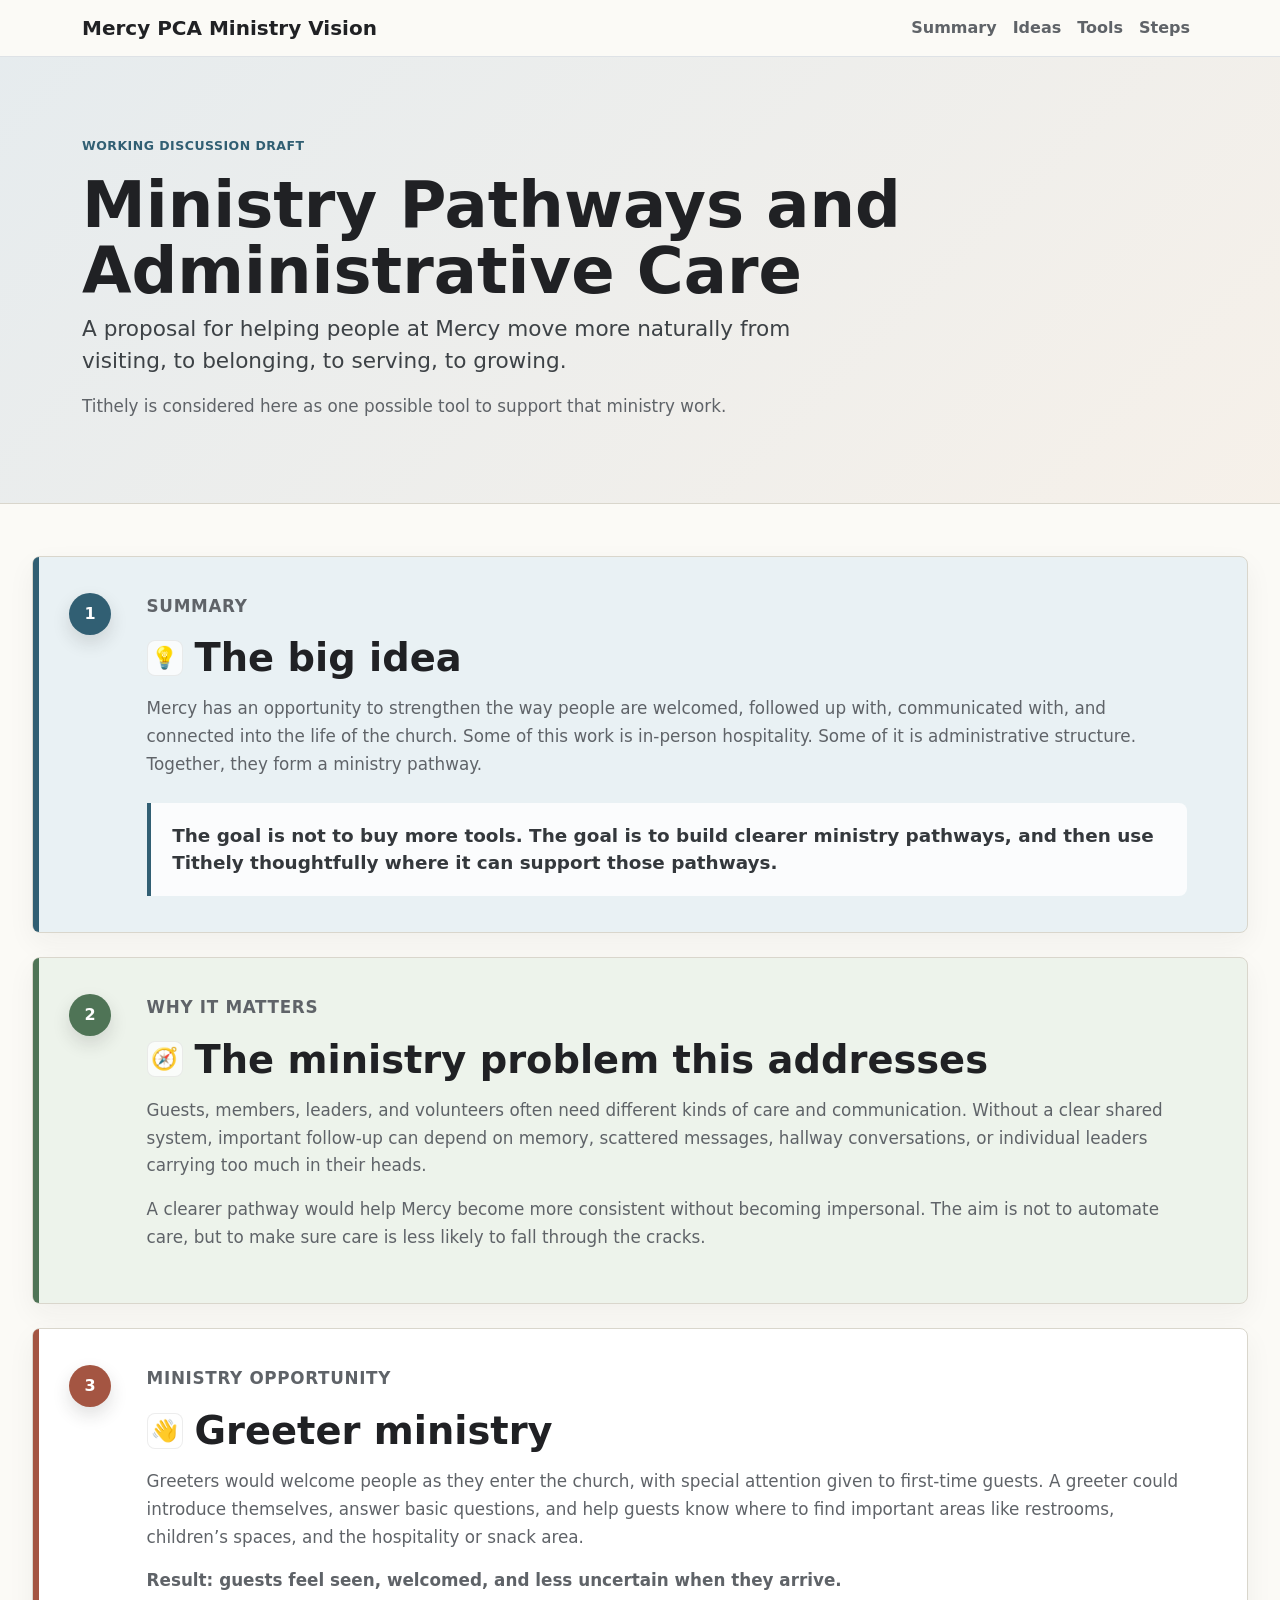
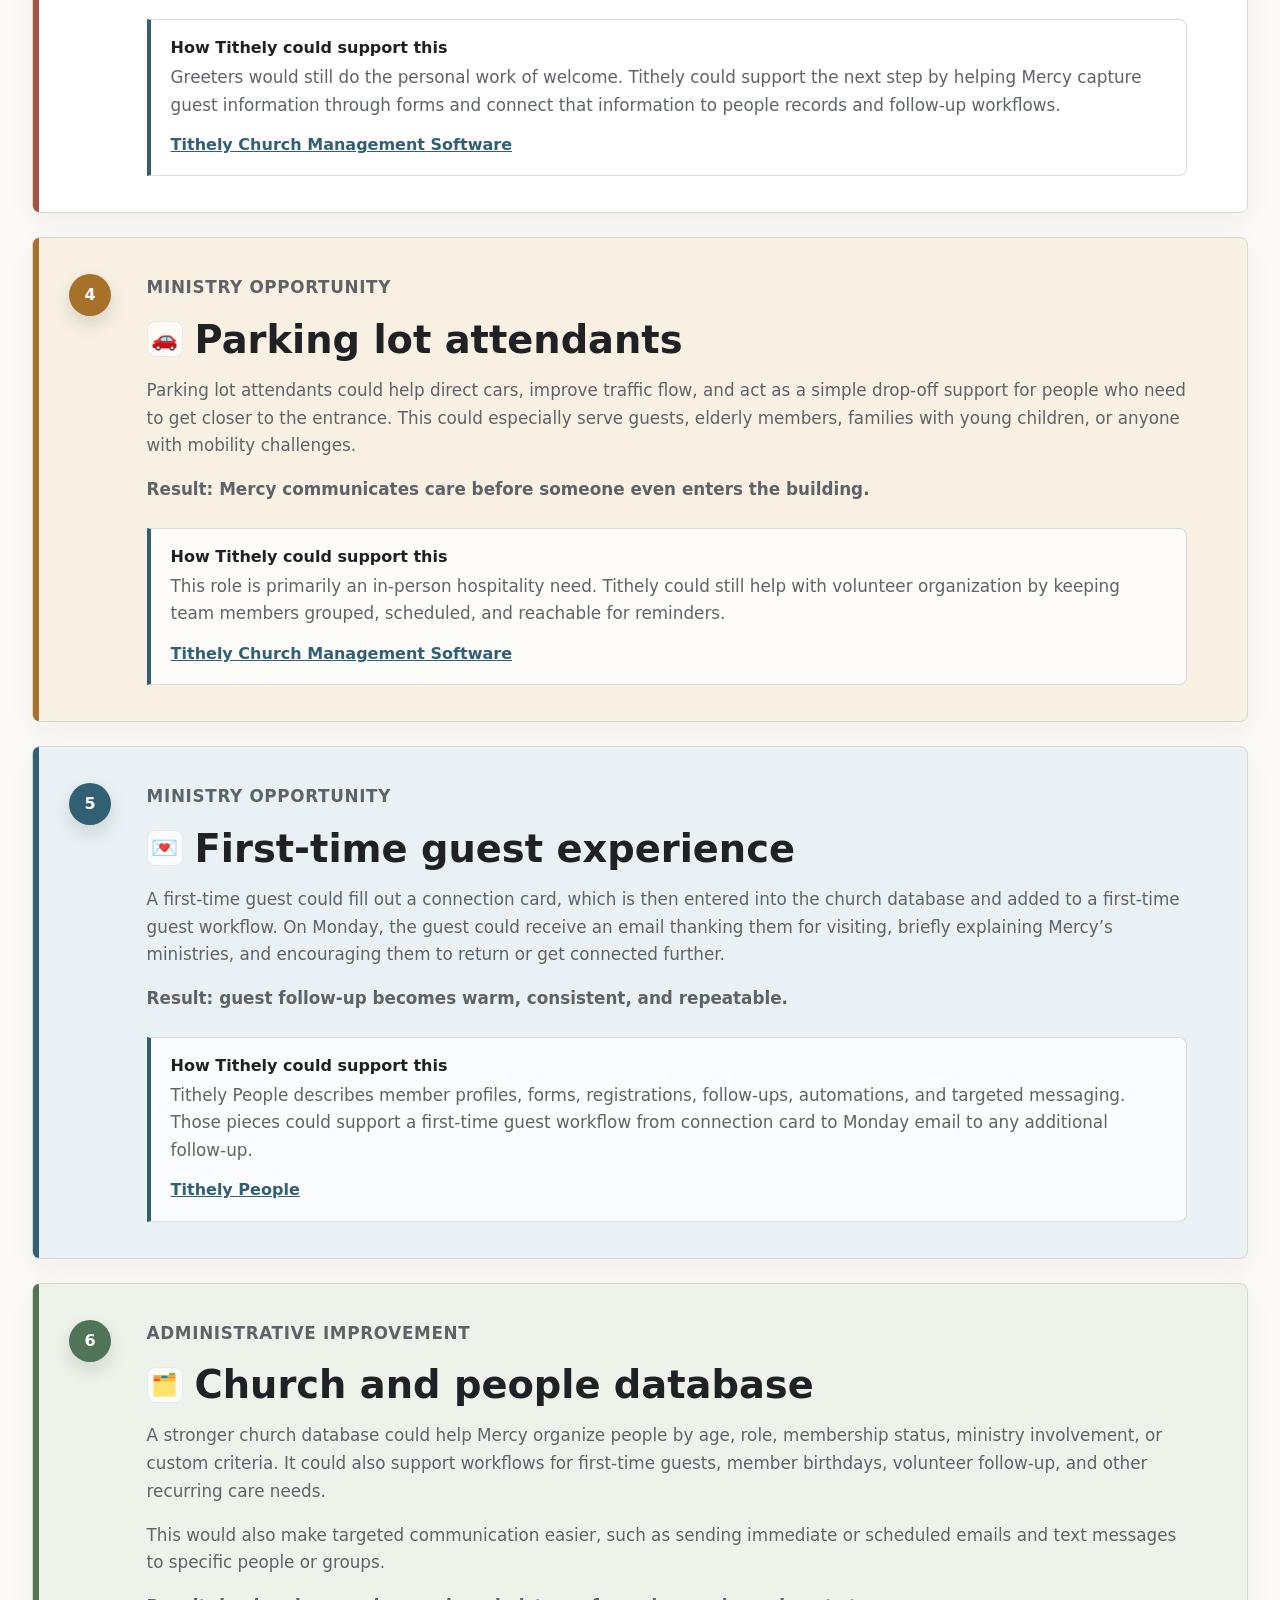
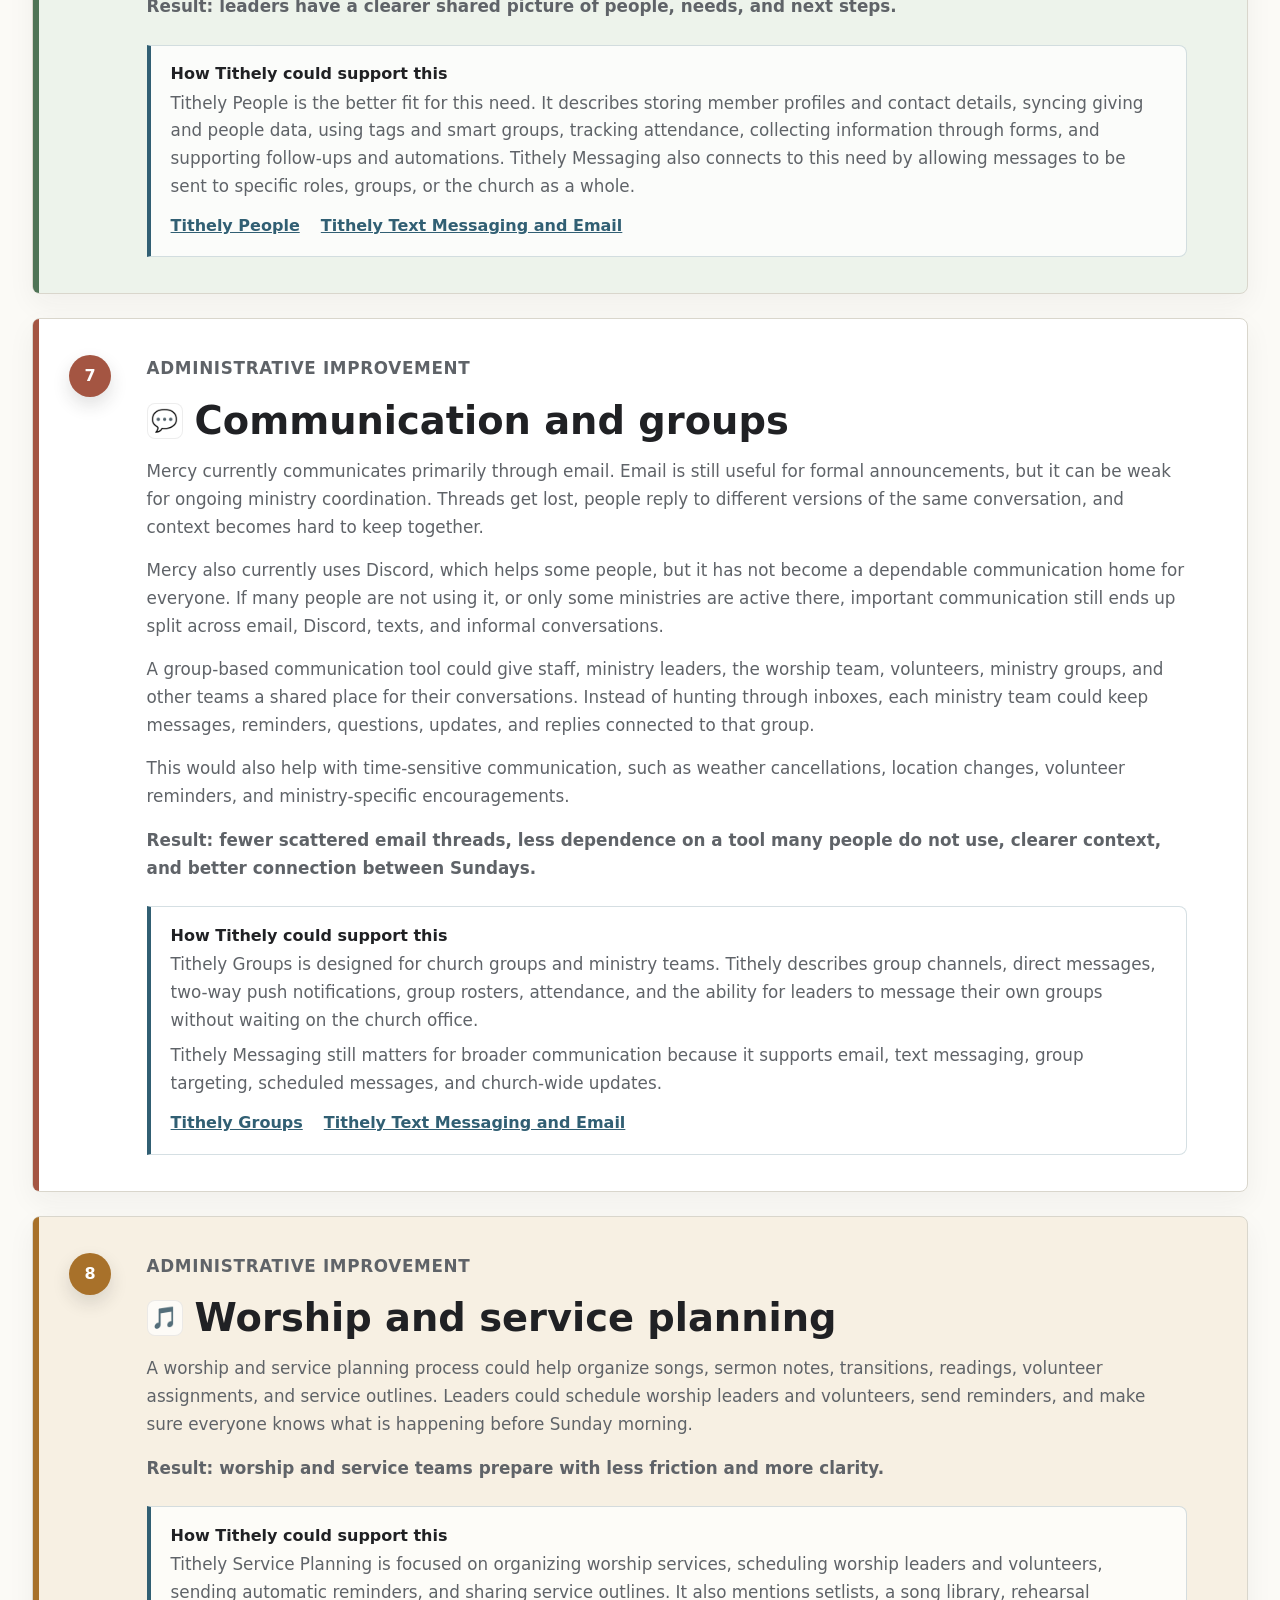
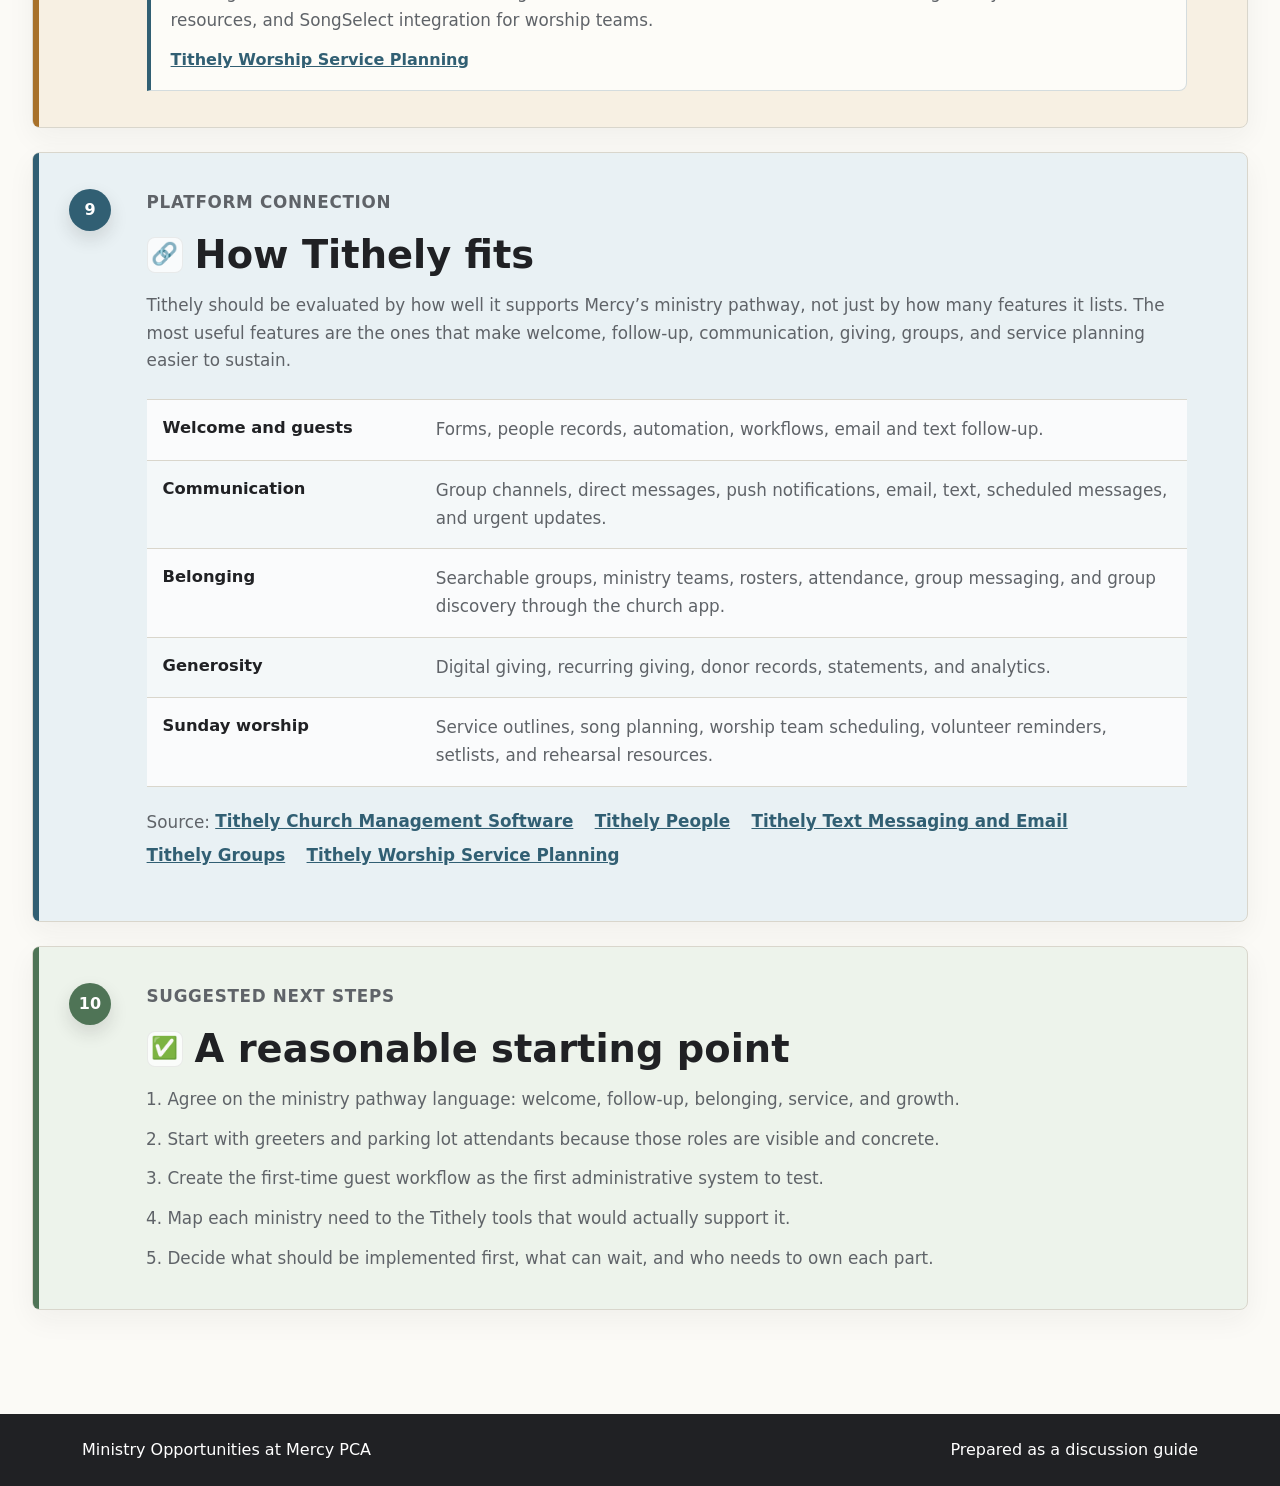
==== index.html @ 622a6785 "Use Tithely People for database section" ====
<!doctype html>
<html lang="en">
  <head>
    <meta charset="utf-8">
    <meta name="viewport" content="width=device-width, initial-scale=1">
    <title>Mercy PCA Ministry Vision with Tithely</title>
    <meta
      name="description"
      content="A discussion guide for ministry pathways, administrative care, and Tithely's possible role at Mercy PCA."
    >
    <link
      href="https://cdn.jsdelivr.net/npm/bootstrap@5.3.3/dist/css/bootstrap.min.css"
      rel="stylesheet"
      crossorigin="anonymous"
    >
    <link
      rel="stylesheet"
      href="https://cdn.jsdelivr.net/npm/bootstrap-icons@1.11.3/font/bootstrap-icons.min.css"
    >
    <link rel="stylesheet" href="styles.css">
  </head>
  <body>
    <nav class="navbar navbar-expand-lg sticky-top border-bottom">
      <div class="container">
        <a class="navbar-brand fw-semibold" href="#top">Mercy PCA Ministry Vision</a>
        <button
          class="navbar-toggler"
          type="button"
          data-bs-toggle="collapse"
          data-bs-target="#mainNav"
          aria-controls="mainNav"
          aria-expanded="false"
          aria-label="Toggle navigation"
        >
          <span class="navbar-toggler-icon"></span>
        </button>
        <div class="collapse navbar-collapse" id="mainNav">
          <ul class="navbar-nav ms-auto">
            <li class="nav-item"><a class="nav-link" href="#summary">Summary</a></li>
            <li class="nav-item"><a class="nav-link" href="#greeters">Ideas</a></li>
            <li class="nav-item"><a class="nav-link" href="#tools">Tools</a></li>
            <li class="nav-item"><a class="nav-link" href="#steps">Steps</a></li>
          </ul>
        </div>
      </div>
    </nav>

    <header class="page-header" id="top">
      <div class="container">
        <p class="eyebrow">Working discussion draft</p>
        <h1>Ministry Pathways and Administrative Care</h1>
        <p class="lead">
          A proposal for helping people at Mercy move more naturally from visiting, to belonging,
          to serving, to growing.
        </p>
        <p class="supporting-lead">
          Tithely is considered here as one possible tool to support that ministry work.
        </p>
      </div>
    </header>

    <main class="container main-document">
      <section class="document-section" id="summary">
        <div class="section-number">1</div>
        <div class="section-body">
          <p class="section-kicker">Summary</p>
          <h2><span class="heading-emoji" aria-hidden="true">💡</span>The big idea</h2>
          <p>
            Mercy has an opportunity to strengthen the way people are welcomed, followed up with,
            communicated with, and connected into the life of the church. Some of this work is
            in-person hospitality. Some of it is administrative structure. Together, they form a
            ministry pathway.
          </p>
          <blockquote>
            The goal is not to buy more tools. The goal is to build clearer ministry pathways, and
            then use Tithely thoughtfully where it can support those pathways.
          </blockquote>
        </div>
      </section>

      <section class="document-section">
        <div class="section-number">2</div>
        <div class="section-body">
          <p class="section-kicker">Why it matters</p>
          <h2><span class="heading-emoji" aria-hidden="true">🧭</span>The ministry problem this addresses</h2>
          <p>
            Guests, members, leaders, and volunteers often need different kinds of care and
            communication. Without a clear shared system, important follow-up can depend on memory,
            scattered messages, hallway conversations, or individual leaders carrying too much in
            their heads.
          </p>
          <p>
            A clearer pathway would help Mercy become more consistent without becoming impersonal.
            The aim is not to automate care, but to make sure care is less likely to fall through
            the cracks.
          </p>
        </div>
      </section>

      <section class="document-section" id="greeters">
        <div class="section-number">3</div>
        <div class="section-body">
          <p class="section-kicker">Ministry opportunity</p>
          <h2><span class="heading-emoji" aria-hidden="true">👋</span>Greeter ministry</h2>
          <p>
            Greeters would welcome people as they enter the church, with special attention given to
            first-time guests. A greeter could introduce themselves, answer basic questions, and help
            guests know where to find important areas like restrooms, children’s spaces, and the
            hospitality or snack area.
          </p>
          <p class="result">Result: guests feel seen, welcomed, and less uncertain when they arrive.</p>
          <div class="tool-connection">
            <h3>How Tithely could support this</h3>
            <p>
              Greeters would still do the personal work of welcome. Tithely could support the next
              step by helping Mercy capture guest information through forms and connect that
              information to people records and follow-up workflows.
            </p>
            <a href="https://get.tithe.ly/product/church-management-software" target="_blank" rel="noopener">
              Tithely Church Management Software
            </a>
          </div>
        </div>
      </section>

      <section class="document-section" id="parking">
        <div class="section-number">4</div>
        <div class="section-body">
          <p class="section-kicker">Ministry opportunity</p>
          <h2><span class="heading-emoji" aria-hidden="true">🚗</span>Parking lot attendants</h2>
          <p>
            Parking lot attendants could help direct cars, improve traffic flow, and act as a simple
            drop-off support for people who need to get closer to the entrance. This could especially
            serve guests, elderly members, families with young children, or anyone with mobility
            challenges.
          </p>
          <p class="result">Result: Mercy communicates care before someone even enters the building.</p>
          <div class="tool-connection">
            <h3>How Tithely could support this</h3>
            <p>
              This role is primarily an in-person hospitality need. Tithely could still help with
              volunteer organization by keeping team members grouped, scheduled, and reachable for
              reminders.
            </p>
            <a href="https://get.tithe.ly/product/church-management-software" target="_blank" rel="noopener">
              Tithely Church Management Software
            </a>
          </div>
        </div>
      </section>

      <section class="document-section" id="guest-follow-up">
        <div class="section-number">5</div>
        <div class="section-body">
          <p class="section-kicker">Ministry opportunity</p>
          <h2><span class="heading-emoji" aria-hidden="true">💌</span>First-time guest experience</h2>
          <p>
            A first-time guest could fill out a connection card, which is then entered into the
            church database and added to a first-time guest workflow. On Monday, the guest could
            receive an email thanking them for visiting, briefly explaining Mercy’s ministries, and
            encouraging them to return or get connected further.
          </p>
          <p class="result">Result: guest follow-up becomes warm, consistent, and repeatable.</p>
          <div class="tool-connection">
            <h3>How Tithely could support this</h3>
            <p>
              Tithely People describes member profiles, forms, registrations, follow-ups,
              automations, and targeted messaging. Those pieces could support a first-time guest
              workflow from connection card to Monday email to any additional follow-up.
            </p>
            <a href="https://get.tithe.ly/product/people" target="_blank" rel="noopener">
              Tithely People
            </a>
          </div>
        </div>
      </section>

      <section class="document-section" id="database">
        <div class="section-number">6</div>
        <div class="section-body">
          <p class="section-kicker">Administrative improvement</p>
          <h2><span class="heading-emoji" aria-hidden="true">🗂️</span>Church and people database</h2>
          <p>
            A stronger church database could help Mercy organize people by age, role, membership
            status, ministry involvement, or custom criteria. It could also support workflows for
            first-time guests, member birthdays, volunteer follow-up, and other recurring care needs.
          </p>
            <p>
              This would also make targeted communication easier, such as sending immediate or
              scheduled emails and text messages to specific people or groups.
            </p>
            <p class="result">Result: leaders have a clearer shared picture of people, needs, and next steps.</p>
            <div class="tool-connection">
              <h3>How Tithely could support this</h3>
              <p>
              Tithely People is the better fit for this need. It describes storing member profiles
              and contact details, syncing giving and people data, using tags and smart groups,
              tracking attendance, collecting information through forms, and supporting follow-ups
              and automations. Tithely Messaging also connects to this need by allowing messages to
              be sent to specific roles, groups, or the church as a whole.
            </p>
              <a href="https://get.tithe.ly/product/people" target="_blank" rel="noopener">
                Tithely People
              </a>
              <a href="https://get.tithe.ly/product/church-text-messaging-and-email" target="_blank" rel="noopener">
                Tithely Text Messaging and Email
              </a>
            </div>
          </div>
        </section>

      <section class="document-section" id="messaging">
        <div class="section-number">7</div>
        <div class="section-body">
          <p class="section-kicker">Administrative improvement</p>
          <h2><span class="heading-emoji" aria-hidden="true">💬</span>Communication and groups</h2>
          <p>
            Mercy currently communicates primarily through email. Email is still useful for formal
            announcements, but it can be weak for ongoing ministry coordination. Threads get lost,
            people reply to different versions of the same conversation, and context becomes hard to
            keep together.
          </p>
          <p>
            Mercy also currently uses Discord, which helps some people, but it has not become a
            dependable communication home for everyone. If many people are not using it, or only some
            ministries are active there, important communication still ends up split across email,
            Discord, texts, and informal conversations.
          </p>
          <p>
            A group-based communication tool could give staff, ministry leaders, the worship team,
            volunteers, ministry groups, and other teams a shared place for their conversations. Instead
            of hunting through inboxes, each ministry team could keep messages, reminders, questions,
            updates, and replies connected to that group.
          </p>
          <p>
            This would also help with time-sensitive communication, such as weather cancellations,
            location changes, volunteer reminders, and ministry-specific encouragements.
          </p>
          <p class="result">
            Result: fewer scattered email threads, less dependence on a tool many people do not use,
            clearer context, and better connection between Sundays.
          </p>
          <div class="tool-connection">
            <h3>How Tithely could support this</h3>
            <p>
              Tithely Groups is designed for church groups and ministry teams. Tithely describes
              group channels, direct messages, two-way push notifications,
              group rosters, attendance, and the ability for leaders to message their own groups
              without waiting on the church office.
            </p>
            <p>
              Tithely Messaging still matters for broader communication because it supports email,
              text messaging, group targeting, scheduled messages, and church-wide updates.
            </p>
            <a href="https://get.tithe.ly/product/groups" target="_blank" rel="noopener">
              Tithely Groups
            </a>
            <a href="https://get.tithe.ly/product/church-text-messaging-and-email" target="_blank" rel="noopener">
              Tithely Text Messaging and Email
            </a>
          </div>
          </div>
        </section>

      <section class="document-section" id="worship-planning">
        <div class="section-number">8</div>
        <div class="section-body">
          <p class="section-kicker">Administrative improvement</p>
          <h2><span class="heading-emoji" aria-hidden="true">🎵</span>Worship and service planning</h2>
          <p>
            A worship and service planning process could help organize songs, sermon notes,
            transitions, readings, volunteer assignments, and service outlines. Leaders could
            schedule worship leaders and volunteers, send reminders, and make sure everyone knows
            what is happening before Sunday morning.
          </p>
          <p class="result">Result: worship and service teams prepare with less friction and more clarity.</p>
          <div class="tool-connection">
            <h3>How Tithely could support this</h3>
            <p>
              Tithely Service Planning is focused on organizing worship services, scheduling worship
              leaders and volunteers, sending automatic reminders, and sharing service outlines.
              It also mentions setlists, a song library, rehearsal resources, and SongSelect
              integration for worship teams.
            </p>
            <a href="https://get.tithe.ly/product/service-planning" target="_blank" rel="noopener">
              Tithely Worship Service Planning
            </a>
          </div>
        </div>
      </section>

      <section class="document-section" id="tools">
        <div class="section-number">9</div>
        <div class="section-body">
          <p class="section-kicker">Platform connection</p>
          <h2><span class="heading-emoji" aria-hidden="true">🔗</span>How Tithely fits</h2>
          <p>
            Tithely should be evaluated by how well it supports Mercy’s ministry pathway, not just
            by how many features it lists. The most useful features are the ones that make welcome,
            follow-up, communication, giving, groups, and service planning easier to sustain.
          </p>

          <div class="value-map">
            <div class="value-row">
              <strong>Welcome and guests</strong>
              <span>
                Forms, people records, automation, workflows, email and text follow-up.
              </span>
            </div>
            <div class="value-row">
              <strong>Communication</strong>
              <span>
                Group channels, direct messages, push notifications, email, text, scheduled
                messages, and urgent updates.
              </span>
            </div>
            <div class="value-row">
              <strong>Belonging</strong>
              <span>
                Searchable groups, ministry teams, rosters, attendance, group messaging, and group
                discovery through the church app.
              </span>
            </div>
            <div class="value-row">
              <strong>Generosity</strong>
              <span>Digital giving, recurring giving, donor records, statements, and analytics.</span>
            </div>
            <div class="value-row">
              <strong>Sunday worship</strong>
              <span>
                Service outlines, song planning, worship team scheduling, volunteer reminders,
                setlists, and rehearsal resources.
              </span>
            </div>
          </div>
          <p class="source-note">
            Source:
            <a href="https://get.tithe.ly/product/church-management-software" target="_blank" rel="noopener">
              Tithely Church Management Software
            </a>
            <a href="https://get.tithe.ly/product/people" target="_blank" rel="noopener">
              Tithely People
            </a>
            <a href="https://get.tithe.ly/product/church-text-messaging-and-email" target="_blank" rel="noopener">
              Tithely Text Messaging and Email
            </a>
            <a href="https://get.tithe.ly/product/groups" target="_blank" rel="noopener">
              Tithely Groups
            </a>
            <a href="https://get.tithe.ly/product/service-planning" target="_blank" rel="noopener">
              Tithely Worship Service Planning
            </a>
          </p>
        </div>
      </section>

      <section class="document-section" id="steps">
        <div class="section-number">10</div>
        <div class="section-body">
          <p class="section-kicker">Suggested next steps</p>
          <h2><span class="heading-emoji" aria-hidden="true">✅</span>A reasonable starting point</h2>
          <ol class="next-steps">
            <li>Agree on the ministry pathway language: welcome, follow-up, belonging, service, and growth.</li>
            <li>Start with greeters and parking lot attendants because those roles are visible and concrete.</li>
            <li>Create the first-time guest workflow as the first administrative system to test.</li>
            <li>Map each ministry need to the Tithely tools that would actually support it.</li>
            <li>Decide what should be implemented first, what can wait, and who needs to own each part.</li>
          </ol>
        </div>
      </section>
    </main>

    <footer class="py-4">
      <div class="container d-flex flex-column flex-md-row gap-2 justify-content-between">
        <span>Ministry Opportunities at Mercy PCA</span>
        <span>Prepared as a discussion guide</span>
      </div>
    </footer>

    <script
      src="https://cdn.jsdelivr.net/npm/bootstrap@5.3.3/dist/js/bootstrap.bundle.min.js"
      crossorigin="anonymous"
    ></script>
  </body>
</html>
---- styles.css ----
:root {
  --ink: #202124;
  --muted-ink: #5f6368;
  --line: #d9d6cc;
  --paper: #fbfaf6;
  --accent: #315f73;
  --green: #4f7456;
  --gold: #a8712a;
  --clay: #a45542;
  --blue-soft: #e9f1f4;
  --green-soft: #edf3eb;
  --gold-soft: #f7f0e3;
  --clay-soft: #f5ebe7;
}

* {
  letter-spacing: 0;
}

body {
  background:
    linear-gradient(180deg, #ffffff 0, var(--paper) 420px),
    var(--paper);
  color: var(--ink);
  font-family: system-ui, -apple-system, BlinkMacSystemFont, "Segoe UI", sans-serif;
}

html {
  scroll-padding-top: 82px;
}

.navbar {
  background: rgba(251, 250, 246, 0.96);
  backdrop-filter: blur(10px);
}

.navbar-brand,
.nav-link:hover {
  color: var(--ink);
}

.nav-link {
  color: var(--muted-ink);
  font-weight: 600;
}

.page-header {
  padding: 5rem 0 4.25rem;
  background:
    linear-gradient(135deg, rgba(49, 95, 115, 0.12), rgba(168, 113, 42, 0.1)),
    #ffffff;
  border-bottom: 1px solid var(--line);
  scroll-margin-top: 82px;
}

.page-header h1 {
  max-width: 920px;
  font-size: clamp(2.4rem, 5vw, 4.25rem);
  line-height: 1.04;
  font-weight: 800;
}

.lead {
  max-width: 760px;
  color: #3d4246;
  font-size: clamp(1.1rem, 2vw, 1.35rem);
}

.supporting-lead {
  max-width: 760px;
  color: var(--muted-ink);
  font-size: 1.05rem;
}

.eyebrow,
.section-kicker {
  color: var(--accent);
  font-size: 0.78rem;
  font-weight: 800;
  letter-spacing: 0.04em;
  text-transform: uppercase;
}

.btn {
  border-radius: 6px;
  font-weight: 700;
}

.btn-primary {
  --bs-btn-bg: var(--accent);
  --bs-btn-border-color: var(--accent);
  --bs-btn-hover-bg: #244b5d;
  --bs-btn-hover-border-color: #244b5d;
}

.main-document {
  max-width: 1240px;
  padding-top: 3.25rem;
  padding-bottom: 5rem;
}

.document-section {
  position: relative;
  display: grid;
  grid-template-columns: 56px minmax(0, 1fr);
  gap: 1.35rem;
  margin-bottom: 1.5rem;
  padding: 2.25rem;
  background: rgba(255, 255, 255, 0.72);
  border: 1px solid var(--line);
  border-radius: 8px;
  box-shadow: 0 10px 28px rgba(32, 33, 36, 0.05);
  scroll-margin-top: 82px;
}

.document-section::before {
  content: "";
  position: absolute;
  inset: 0 auto 0 0;
  width: 6px;
  background: var(--accent);
  border-radius: 8px 0 0 8px;
}

.document-section:nth-of-type(4n + 1) {
  background: var(--blue-soft);
}

.document-section:nth-of-type(4n + 2) {
  background: var(--green-soft);
}

.document-section:nth-of-type(4n + 3) {
  background: #ffffff;
}

.document-section:nth-of-type(4n) {
  background: var(--gold-soft);
}

.document-section:nth-of-type(4n + 2)::before,
.document-section:nth-of-type(4n + 2) .section-number {
  background: var(--green);
}

.document-section:nth-of-type(4n + 3)::before,
.document-section:nth-of-type(4n + 3) .section-number {
  background: var(--clay);
}

.document-section:nth-of-type(4n)::before,
.document-section:nth-of-type(4n) .section-number {
  background: var(--gold);
}

.section-number {
  display: grid;
  place-items: center;
  width: 42px;
  height: 42px;
  color: #ffffff;
  background: var(--accent);
  border-radius: 50%;
  font-weight: 800;
  box-shadow: 0 8px 18px rgba(32, 33, 36, 0.14);
}

.section-body {
  max-width: 1040px;
}

.section-body h2 {
  display: flex;
  align-items: center;
  gap: 0.75rem;
  margin-bottom: 1rem;
  font-size: clamp(1.7rem, 3vw, 2.45rem);
  line-height: 1.12;
  font-weight: 800;
}

.heading-emoji {
  display: inline-grid;
  flex: 0 0 auto;
  place-items: center;
  width: 2.25rem;
  height: 2.25rem;
  background: rgba(255, 255, 255, 0.72);
  border: 1px solid rgba(32, 33, 36, 0.08);
  border-radius: 8px;
  font-size: 1.35rem;
}

.section-body p,
.section-body li,
.value-row span {
  color: var(--muted-ink);
  font-size: 1.05rem;
  line-height: 1.65;
}

blockquote {
  margin: 1.5rem 0 0;
  padding: 1.2rem 1.35rem;
  color: #34383c;
  background: rgba(255, 255, 255, 0.82);
  border-left: 4px solid var(--accent);
  border-radius: 0 8px 8px 0;
  font-size: 1.15rem;
  font-weight: 700;
}

.result {
  margin-bottom: 0;
  color: var(--ink);
  font-weight: 700;
}

.tool-connection {
  margin-top: 1.5rem;
  padding: 1.15rem 1.25rem;
  background: rgba(255, 255, 255, 0.76);
  border: 1px solid rgba(49, 95, 115, 0.2);
  border-left: 4px solid var(--accent);
  border-radius: 0 8px 8px 0;
}

.tool-connection h3 {
  margin-bottom: 0.4rem;
  font-size: 1rem;
  font-weight: 800;
}

.tool-connection p {
  margin-bottom: 0.5rem;
}

.tool-connection a,
.source-note a {
  display: inline-block;
  margin: 0.35rem 1rem 0 0;
  color: var(--accent);
  font-weight: 800;
}

.value-map {
  margin-top: 1.5rem;
  border-top: 1px solid var(--line);
  background: rgba(255, 255, 255, 0.5);
}

.value-row {
  display: grid;
  grid-template-columns: minmax(170px, 0.35fr) 1fr;
  gap: 1rem;
  padding: 1rem;
  border-bottom: 1px solid var(--line);
}

.value-row:nth-child(odd) {
  background: rgba(255, 255, 255, 0.55);
}

.value-row strong {
  font-size: 1.02rem;
}

.next-steps {
  display: grid;
  gap: 0.75rem;
  margin-bottom: 0;
  padding-left: 1.3rem;
}

.source-note {
  margin-top: 1rem;
}

footer {
  color: #ffffff;
  background: #202124;
}

@media (max-width: 700px) {
  .document-section {
    grid-template-columns: 1fr;
    gap: 0.75rem;
    padding: 1.5rem;
  }

  .value-row {
    grid-template-columns: 1fr;
    gap: 0.25rem;
  }
}

@media (max-width: 575.98px) {
  .page-header {
    padding: 3rem 0 2.5rem;
  }

  .page-header .btn {
    width: 100%;
  }
}

@media print {
  .navbar,
  footer {
    display: none !important;
  }

  body,
  .page-header,
  blockquote {
    background: #ffffff !important;
  }

  .page-header {
    padding: 1rem 0 2rem;
  }
}
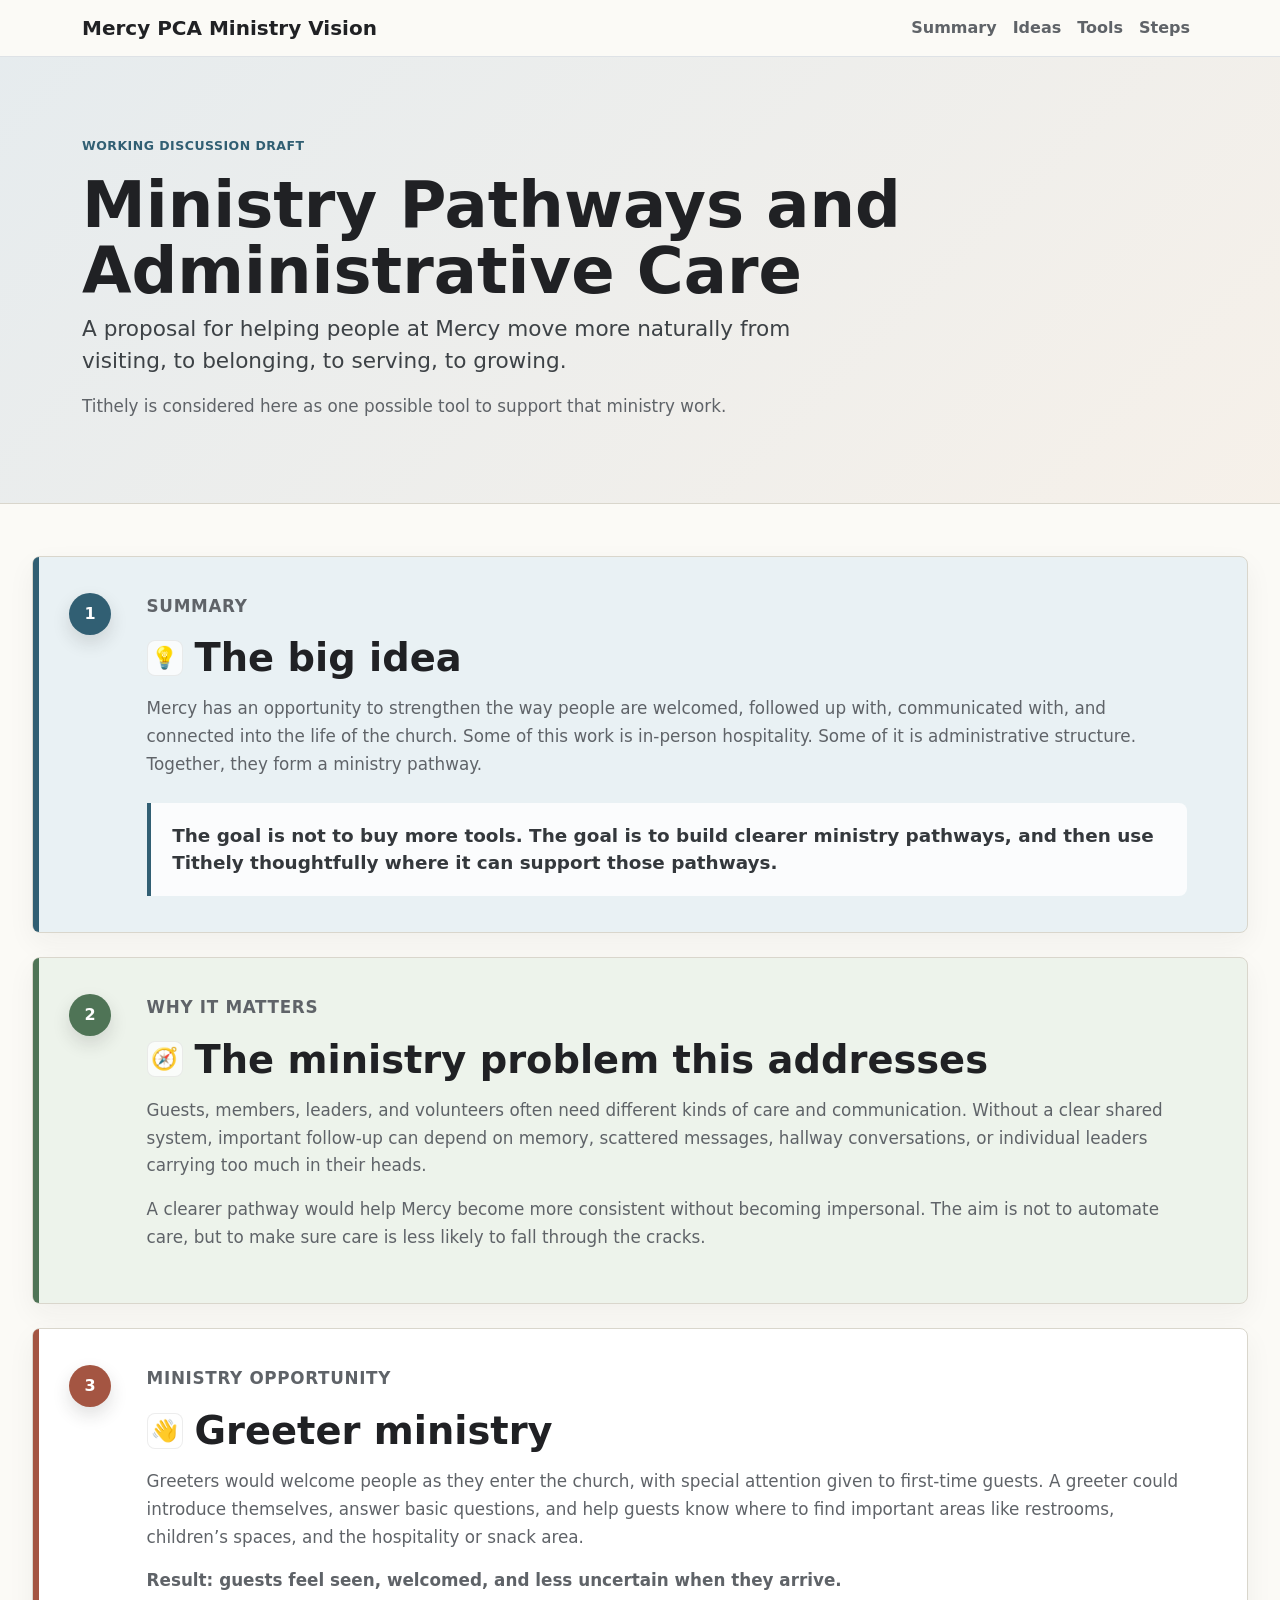
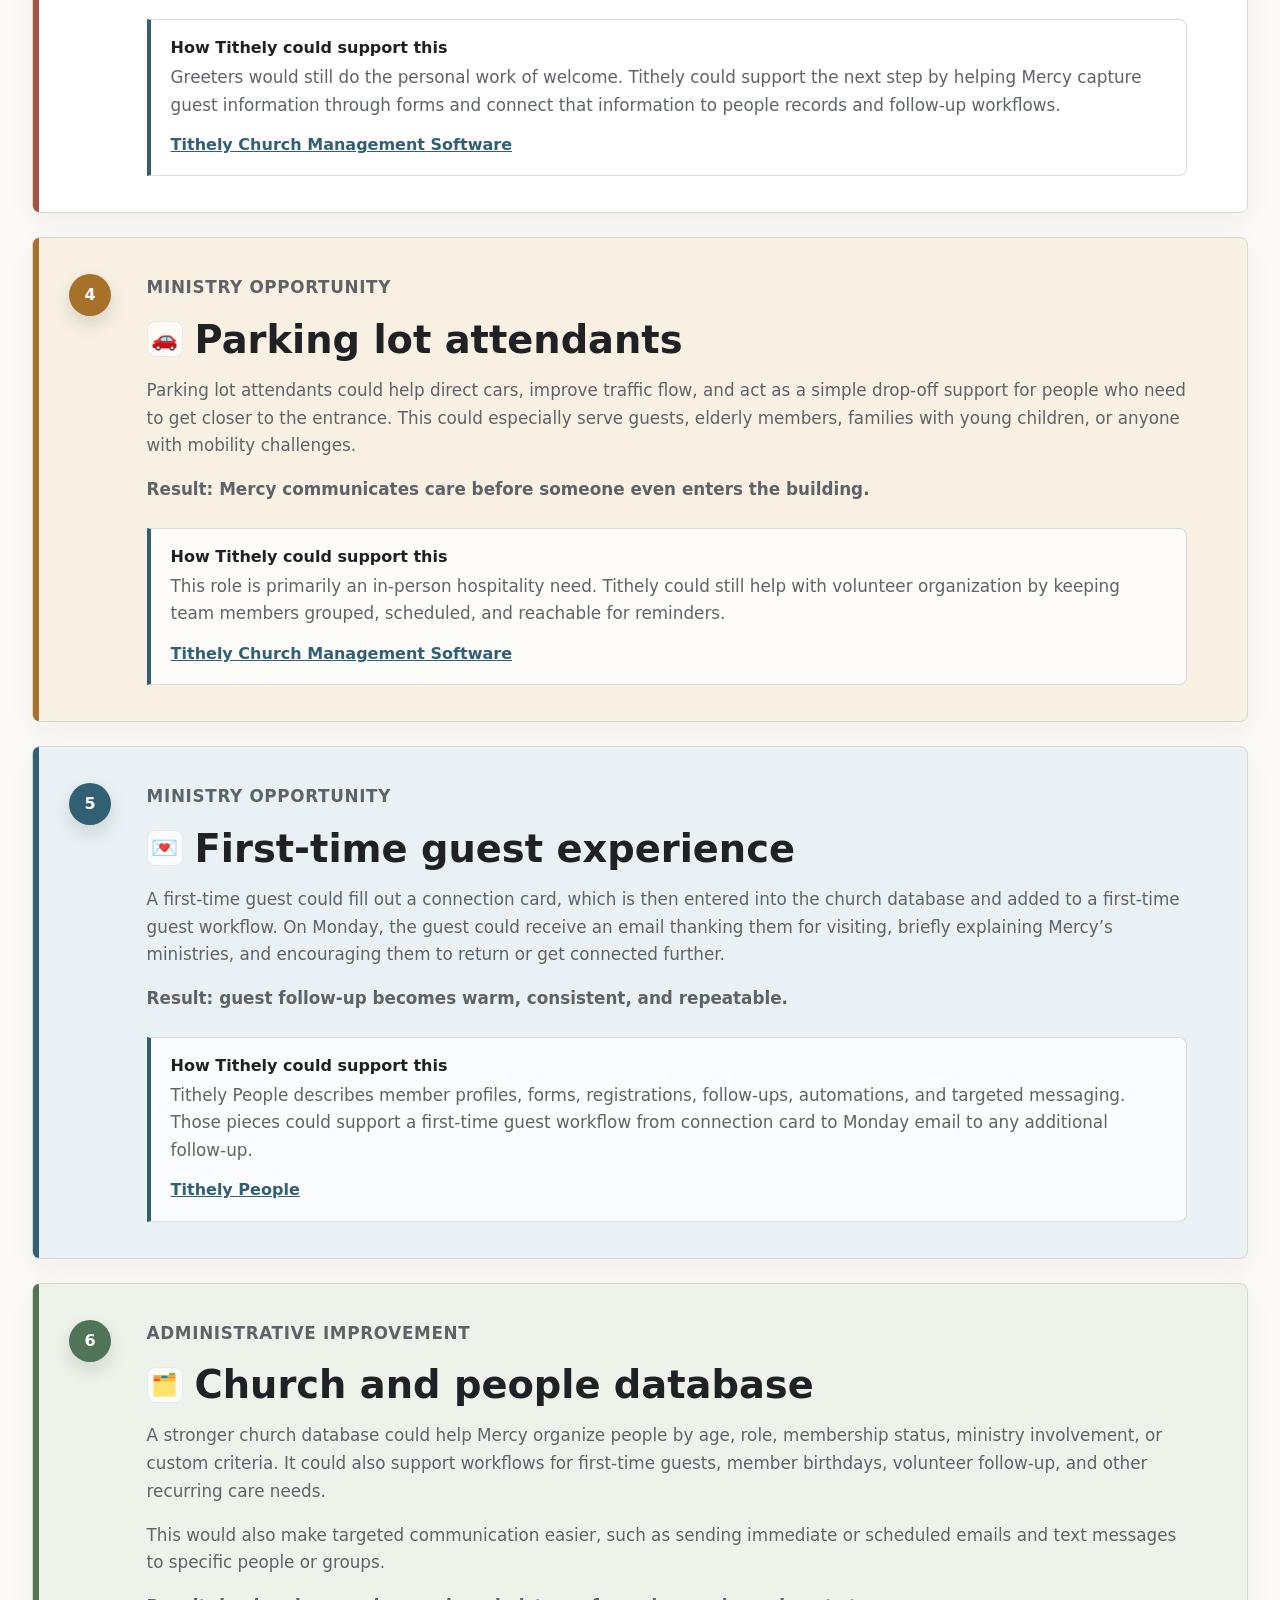
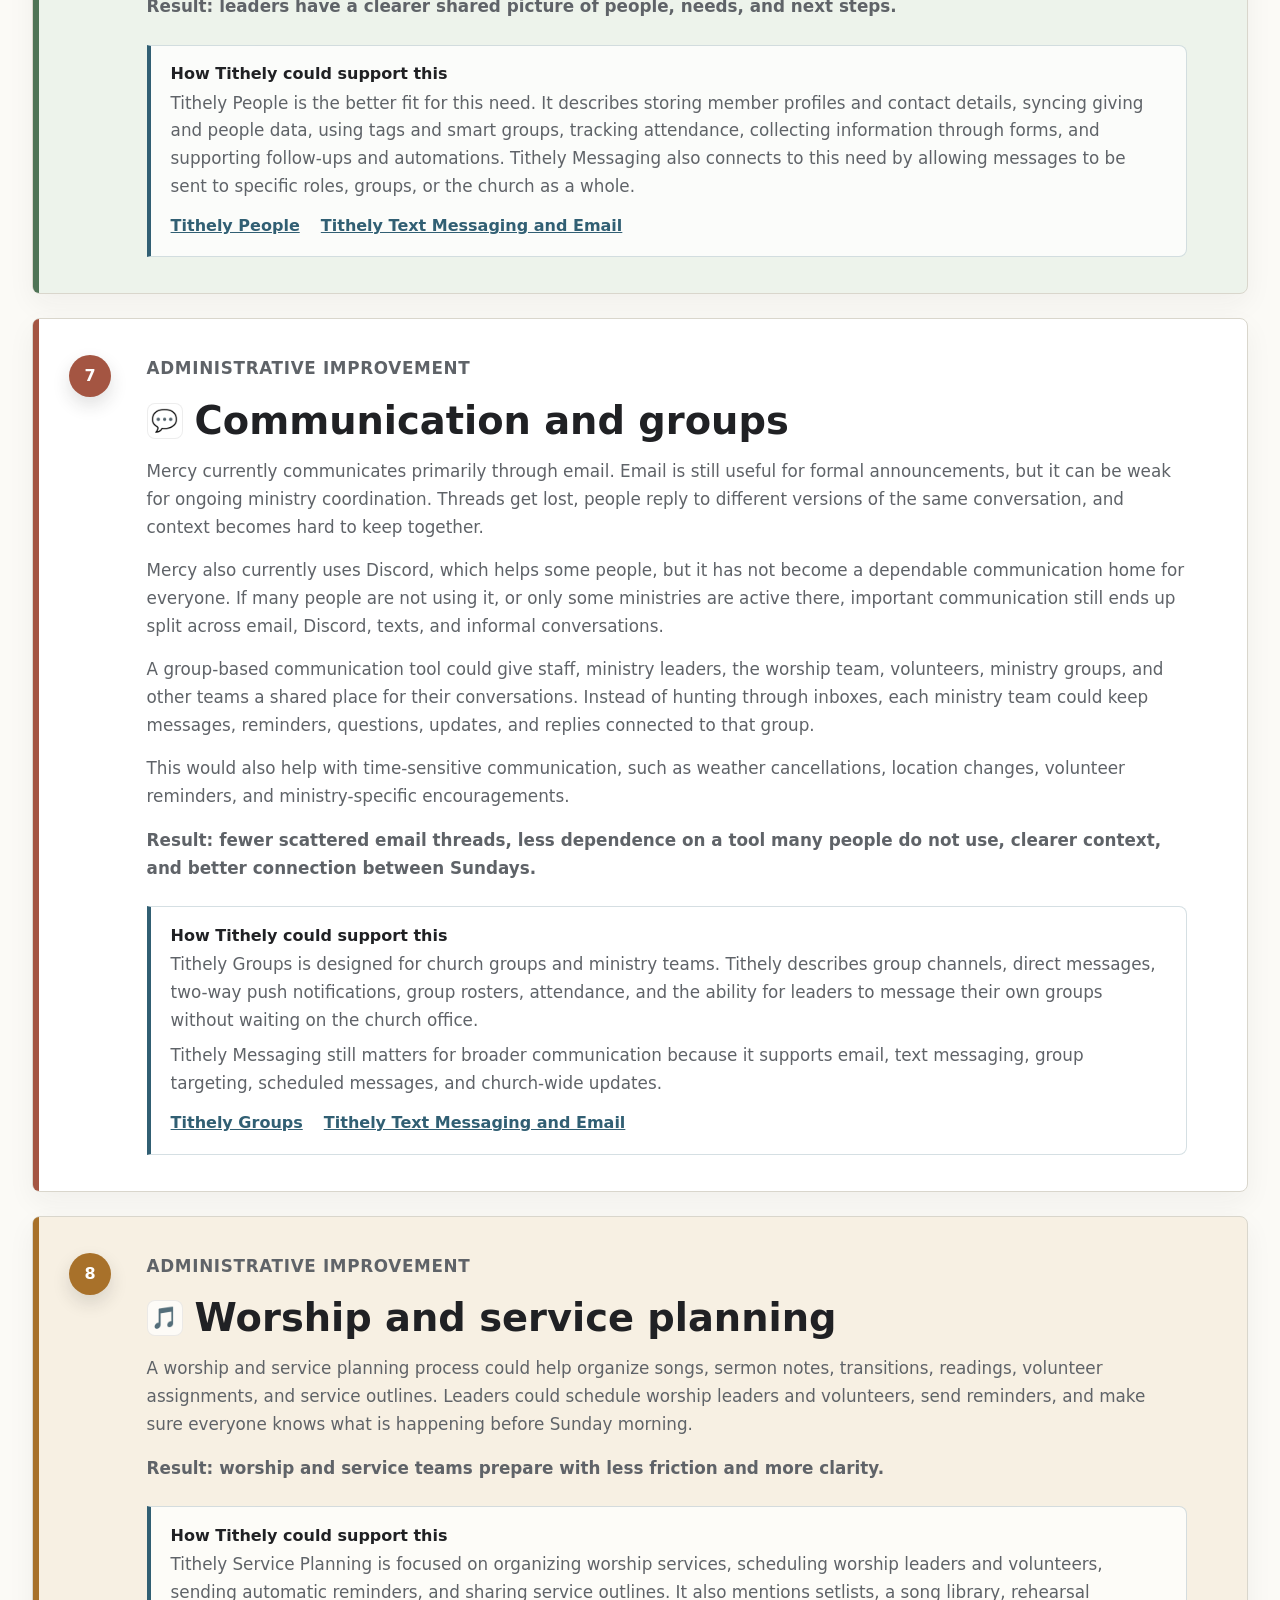
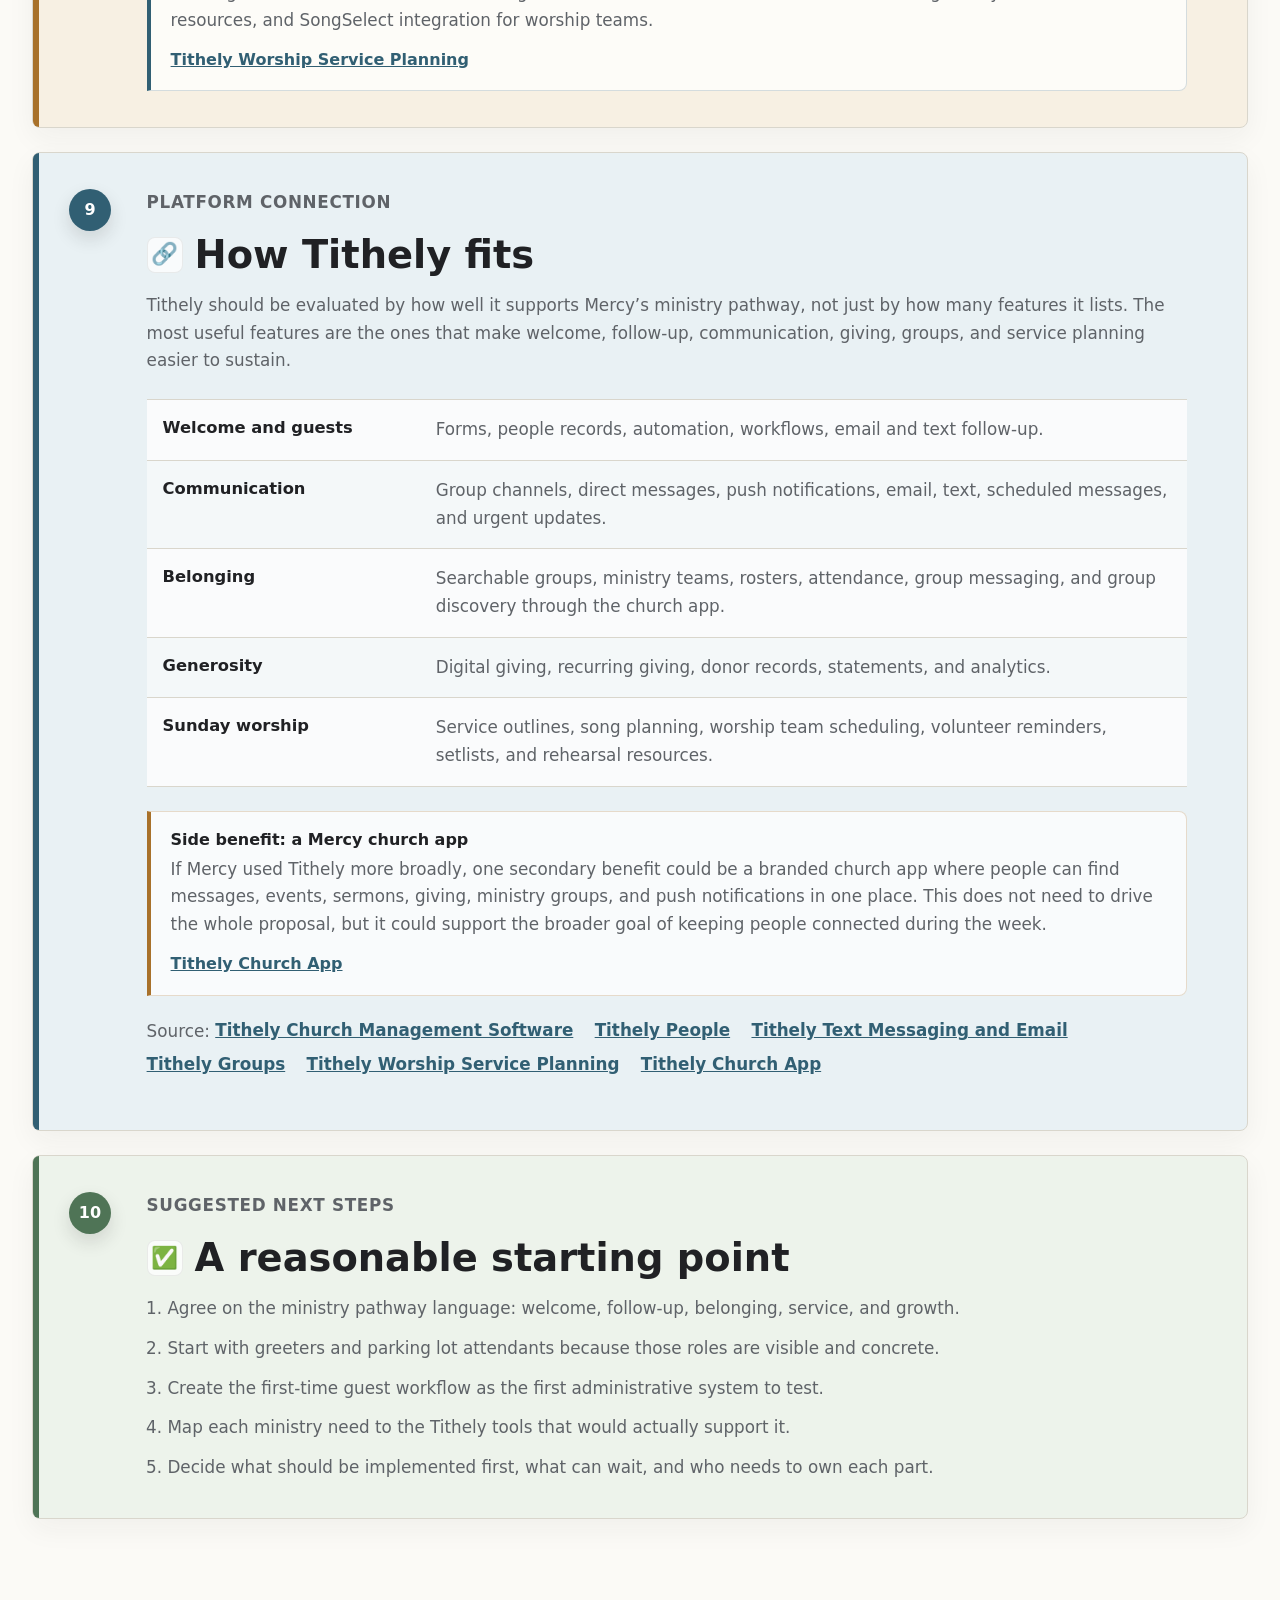
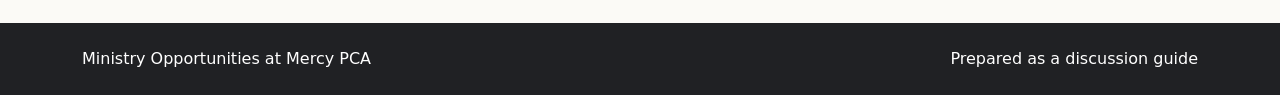
==== commit 7bee3cd5: "Add church app side benefit" ====
--- a/index.html
+++ b/index.html
@@ -333,6 +333,18 @@
               </span>
             </div>
           </div>
+          <div class="side-benefit">
+            <h3>Side benefit: a Mercy church app</h3>
+            <p>
+              If Mercy used Tithely more broadly, one secondary benefit could be a branded church app
+              where people can find messages, events, sermons, giving, ministry groups, and push
+              notifications in one place. This does not need to drive the whole proposal, but it
+              could support the broader goal of keeping people connected during the week.
+            </p>
+            <a href="https://get.tithe.ly/product/church-app" target="_blank" rel="noopener">
+              Tithely Church App
+            </a>
+          </div>
           <p class="source-note">
             Source:
             <a href="https://get.tithe.ly/product/church-management-software" target="_blank" rel="noopener">
@@ -349,6 +361,9 @@
             </a>
             <a href="https://get.tithe.ly/product/service-planning" target="_blank" rel="noopener">
               Tithely Worship Service Planning
+            </a>
+            <a href="https://get.tithe.ly/product/church-app" target="_blank" rel="noopener">
+              Tithely Church App
             </a>
           </p>
         </div>
--- a/styles.css
+++ b/styles.css
@@ -231,12 +231,14 @@
   font-weight: 800;
 }
 
-.tool-connection p {
+.tool-connection p,
+.side-benefit p {
   margin-bottom: 0.5rem;
 }
 
 .tool-connection a,
-.source-note a {
+.source-note a,
+.side-benefit a {
   display: inline-block;
   margin: 0.35rem 1rem 0 0;
   color: var(--accent);
@@ -265,6 +267,21 @@
   font-size: 1.02rem;
 }
 
+.side-benefit {
+  margin-top: 1.5rem;
+  padding: 1.15rem 1.25rem;
+  background: rgba(255, 255, 255, 0.72);
+  border: 1px solid rgba(168, 113, 42, 0.24);
+  border-left: 4px solid var(--gold);
+  border-radius: 0 8px 8px 0;
+}
+
+.side-benefit h3 {
+  margin-bottom: 0.4rem;
+  font-size: 1rem;
+  font-weight: 800;
+}
+
 .next-steps {
   display: grid;
   gap: 0.75rem;
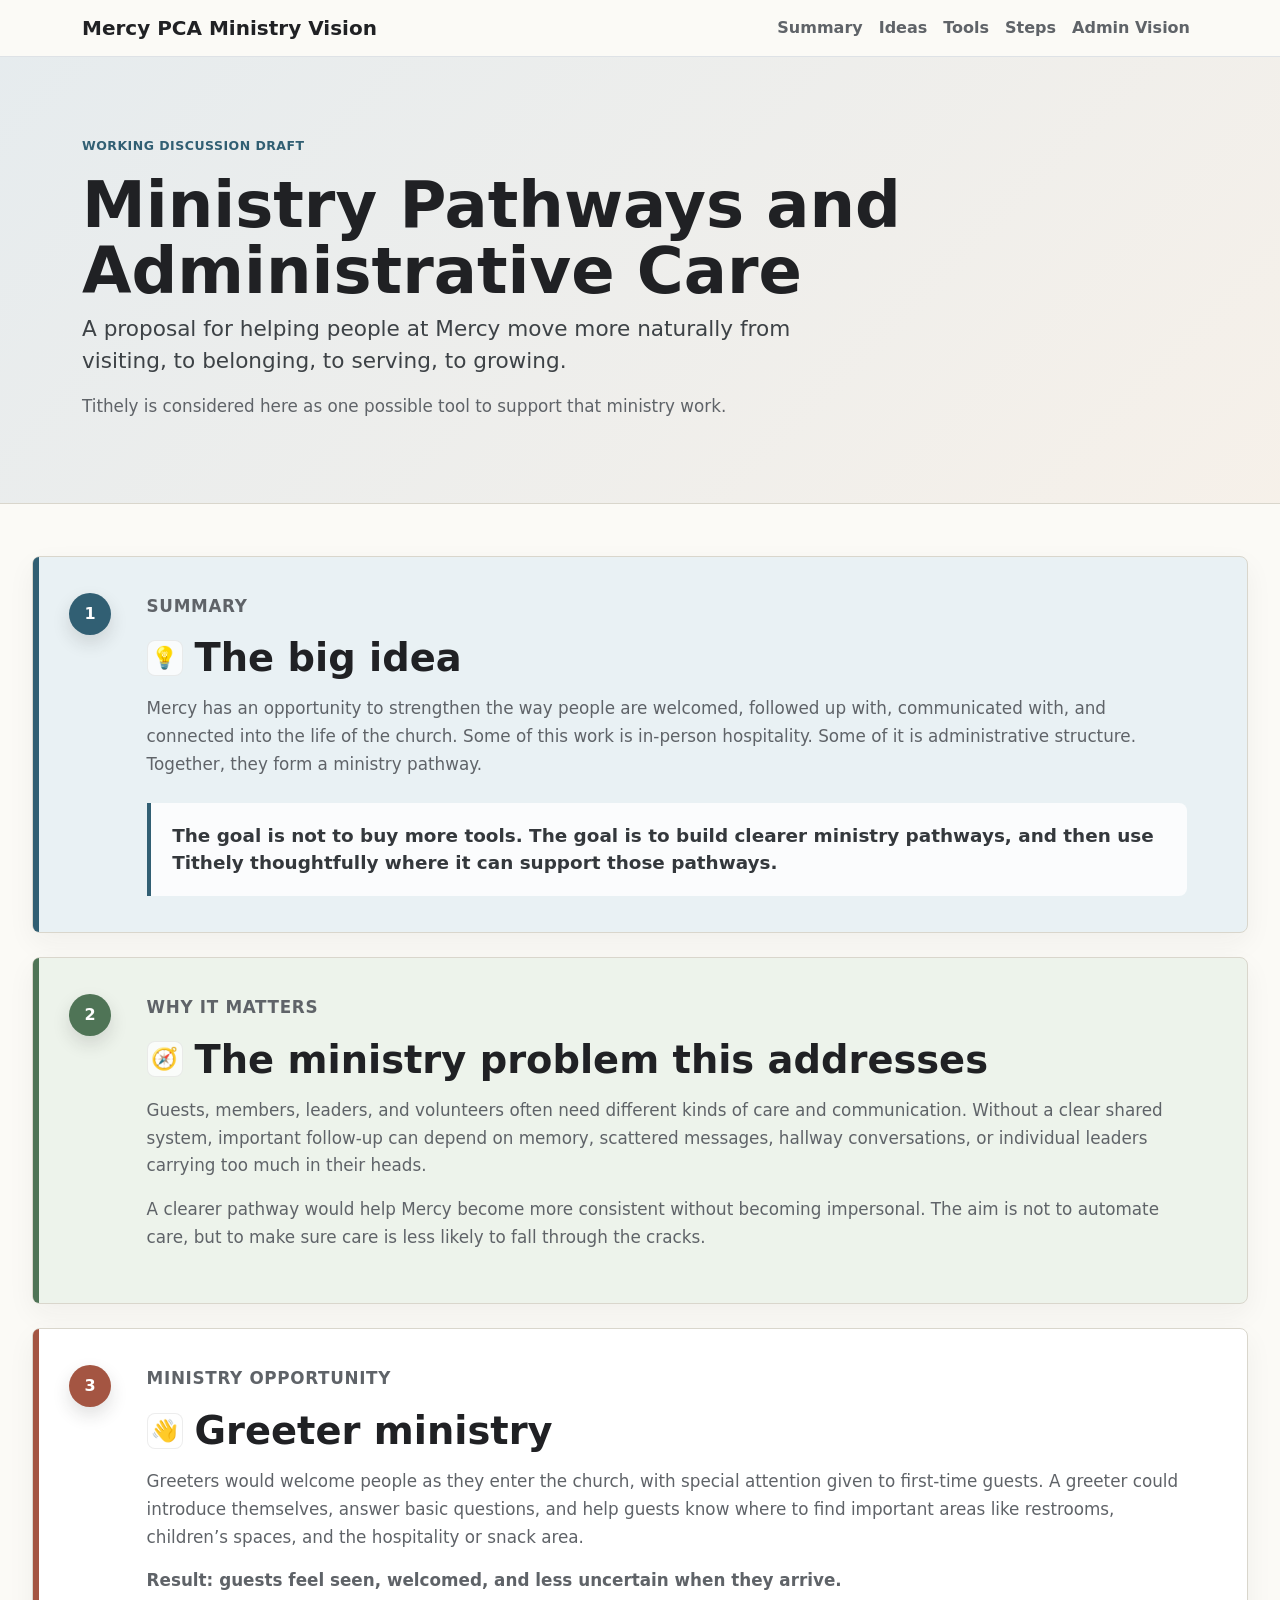
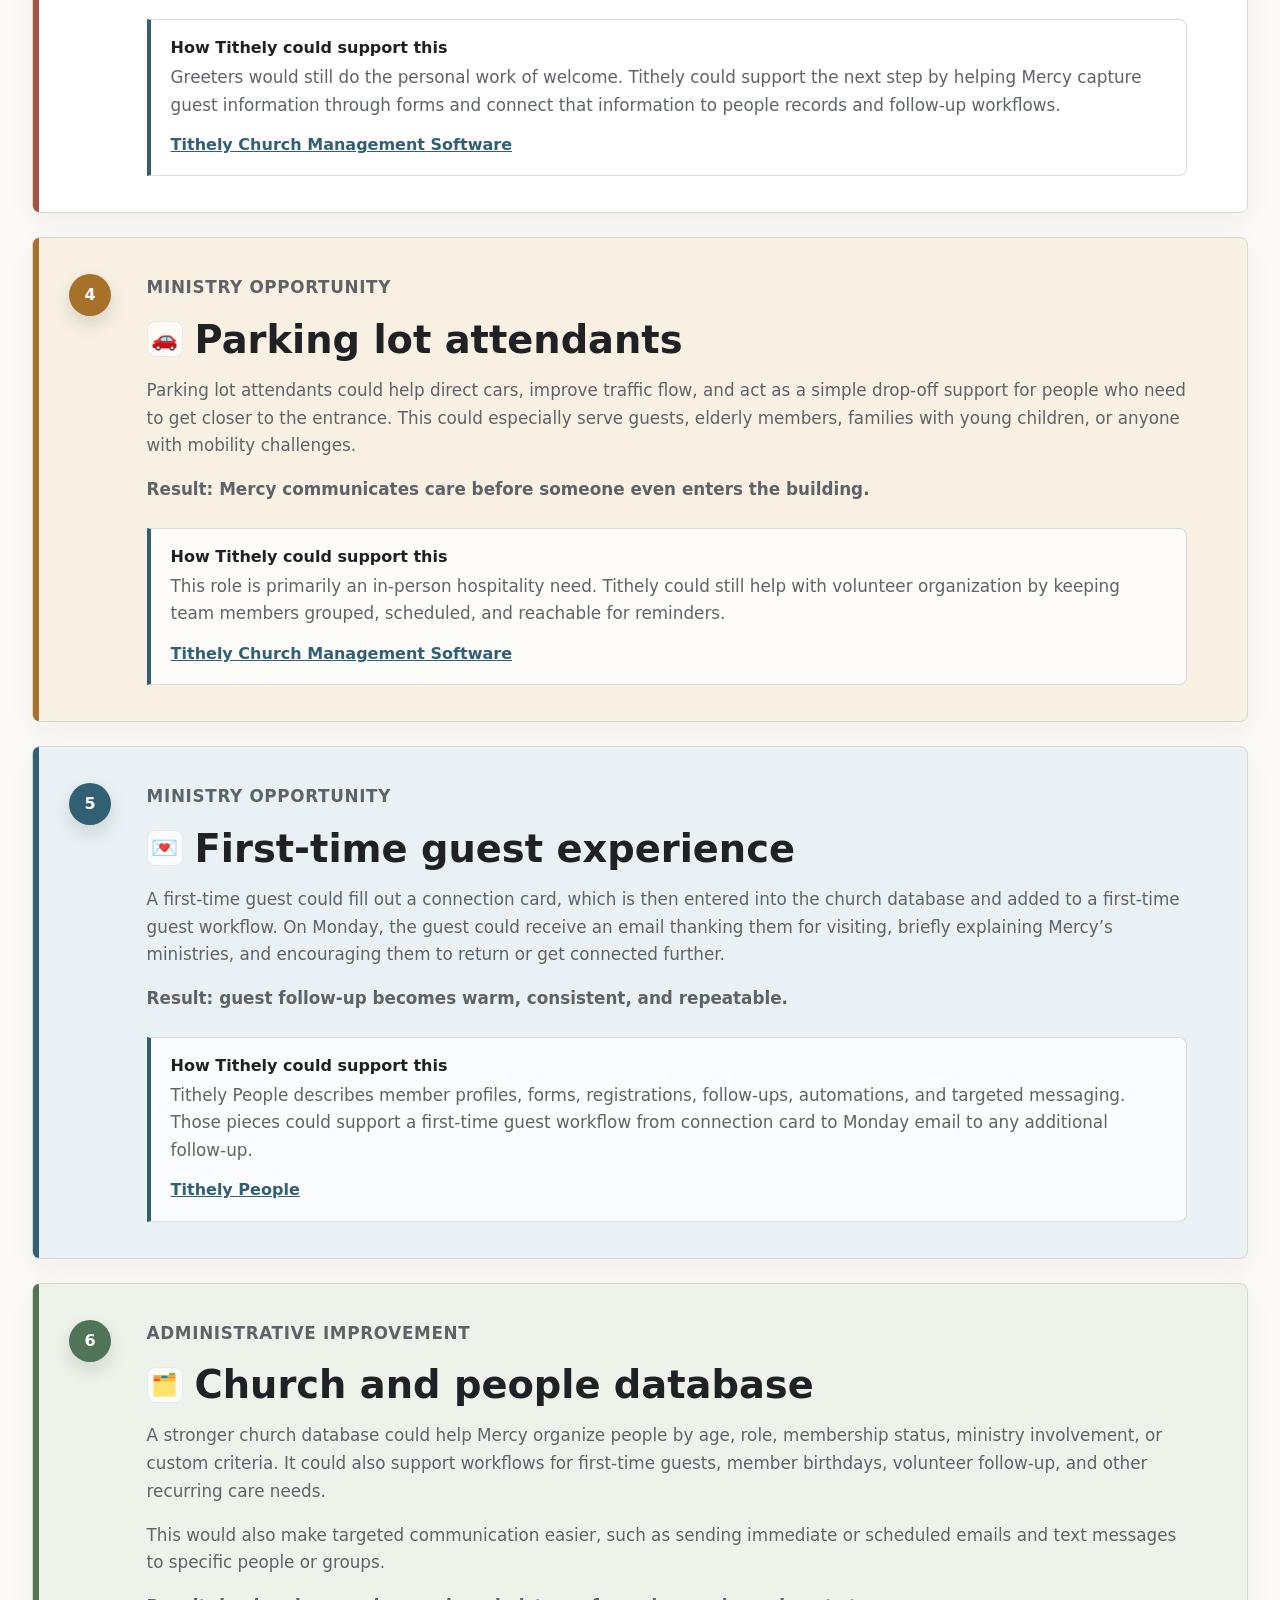
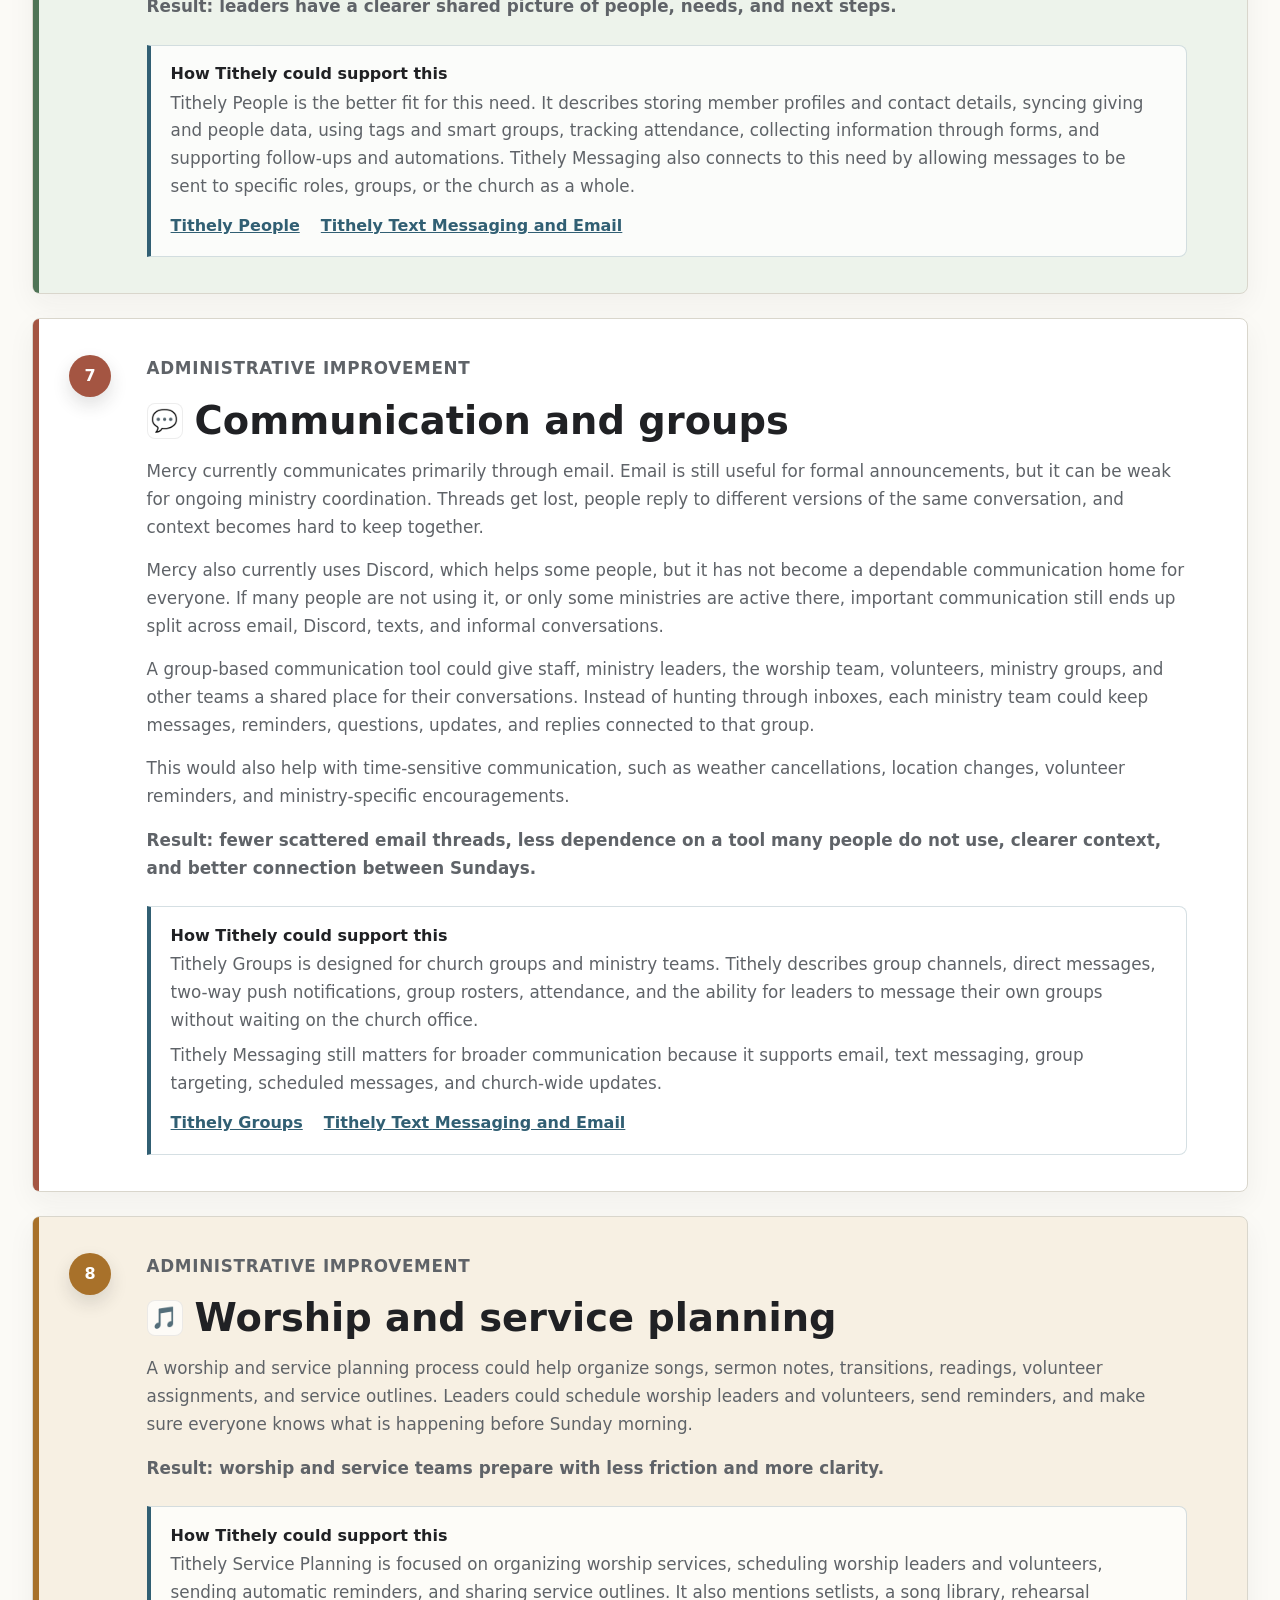
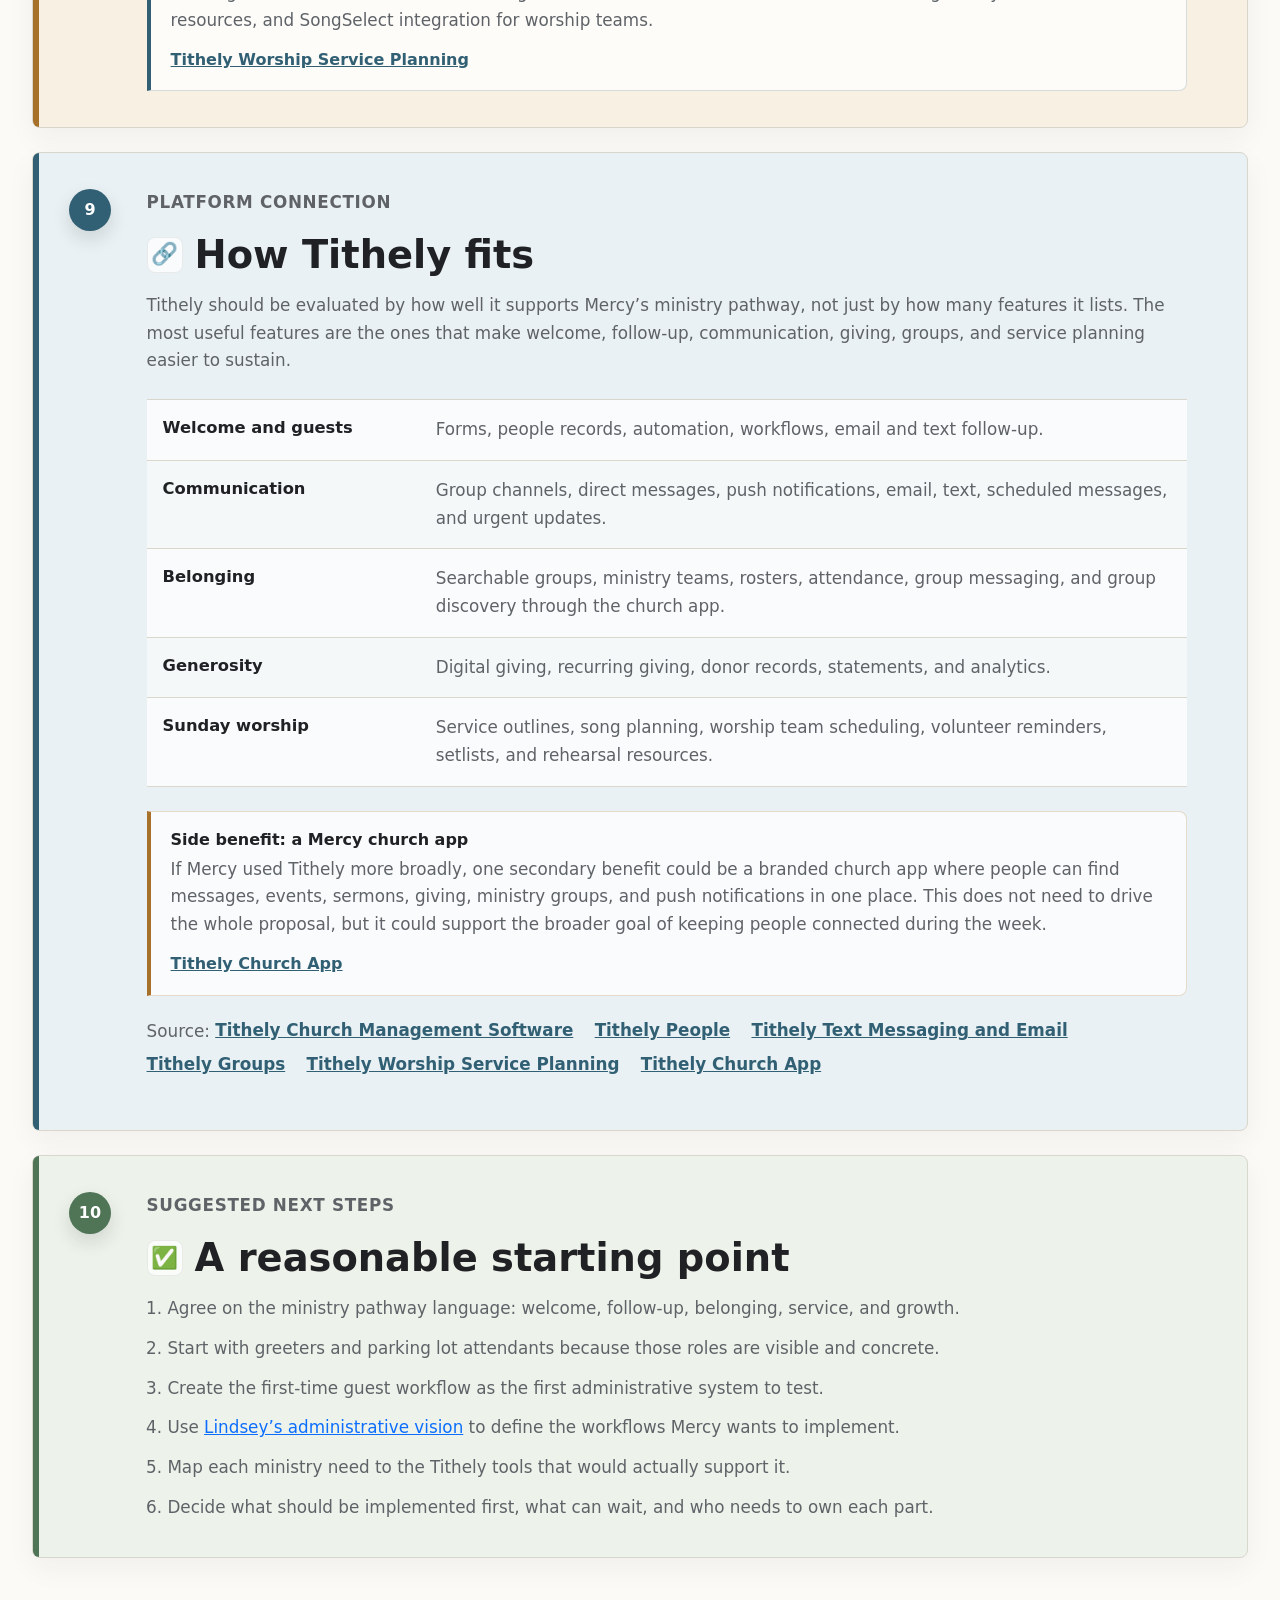
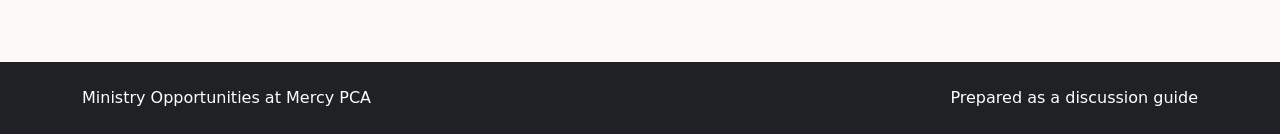
==== commit 717b2461: "Add administrative workflow vision page" ====
--- a/index.html
+++ b/index.html
@@ -40,6 +40,7 @@
             <li class="nav-item"><a class="nav-link" href="#greeters">Ideas</a></li>
             <li class="nav-item"><a class="nav-link" href="#tools">Tools</a></li>
             <li class="nav-item"><a class="nav-link" href="#steps">Steps</a></li>
+            <li class="nav-item"><a class="nav-link" href="admin-vision.html">Admin Vision</a></li>
           </ul>
         </div>
       </div>
@@ -185,11 +186,11 @@
             status, ministry involvement, or custom criteria. It could also support workflows for
             first-time guests, member birthdays, volunteer follow-up, and other recurring care needs.
           </p>
-            <p>
-              This would also make targeted communication easier, such as sending immediate or
-              scheduled emails and text messages to specific people or groups.
-            </p>
-            <p class="result">Result: leaders have a clearer shared picture of people, needs, and next steps.</p>
+          <p>
+            This would also make targeted communication easier, such as sending immediate or
+            scheduled emails and text messages to specific people or groups.
+          </p>
+          <p class="result">Result: leaders have a clearer shared picture of people, needs, and next steps.</p>
             <div class="tool-connection">
               <h3>How Tithely could support this</h3>
               <p>
@@ -205,9 +206,9 @@
               <a href="https://get.tithe.ly/product/church-text-messaging-and-email" target="_blank" rel="noopener">
                 Tithely Text Messaging and Email
               </a>
-            </div>
-          </div>
-        </section>
+          </div>
+        </div>
+      </section>
 
       <section class="document-section" id="messaging">
         <div class="section-number">7</div>
@@ -259,8 +260,8 @@
               Tithely Text Messaging and Email
             </a>
           </div>
-          </div>
-        </section>
+        </div>
+      </section>
 
       <section class="document-section" id="worship-planning">
         <div class="section-number">8</div>
@@ -378,6 +379,10 @@
             <li>Agree on the ministry pathway language: welcome, follow-up, belonging, service, and growth.</li>
             <li>Start with greeters and parking lot attendants because those roles are visible and concrete.</li>
             <li>Create the first-time guest workflow as the first administrative system to test.</li>
+            <li>
+              Use <a href="admin-vision.html">Lindsey’s administrative vision</a> to define the
+              workflows Mercy wants to implement.
+            </li>
             <li>Map each ministry need to the Tithely tools that would actually support it.</li>
             <li>Decide what should be implemented first, what can wait, and who needs to own each part.</li>
           </ol>
--- a/styles.css
+++ b/styles.css
@@ -282,6 +282,57 @@
   font-weight: 800;
 }
 
+.workflow-grid {
+  display: grid;
+  grid-template-columns: repeat(2, minmax(0, 1fr));
+  gap: 1rem;
+  margin-top: 1.5rem;
+}
+
+.workflow-card {
+  padding: 1.15rem;
+  background: rgba(255, 255, 255, 0.72);
+  border: 1px solid rgba(32, 33, 36, 0.1);
+  border-radius: 8px;
+}
+
+.workflow-card h3 {
+  margin-bottom: 0.5rem;
+  font-size: 1.08rem;
+  font-weight: 800;
+}
+
+.workflow-card span {
+  display: block;
+  color: var(--accent);
+  font-size: 0.95rem;
+  font-weight: 800;
+}
+
+.implementation-list {
+  display: grid;
+  gap: 0.75rem;
+  margin-top: 1.5rem;
+}
+
+.implementation-list div {
+  display: grid;
+  grid-template-columns: minmax(150px, 0.25fr) 1fr;
+  gap: 1rem;
+  padding: 0.9rem 1rem;
+  background: rgba(255, 255, 255, 0.72);
+  border: 1px solid rgba(32, 33, 36, 0.1);
+  border-radius: 8px;
+}
+
+.implementation-list strong {
+  color: var(--ink);
+}
+
+.implementation-list span {
+  color: var(--muted-ink);
+}
+
 .next-steps {
   display: grid;
   gap: 0.75rem;
@@ -309,6 +360,11 @@
     grid-template-columns: 1fr;
     gap: 0.25rem;
   }
+
+  .workflow-grid,
+  .implementation-list div {
+    grid-template-columns: 1fr;
+  }
 }
 
 @media (max-width: 575.98px) {
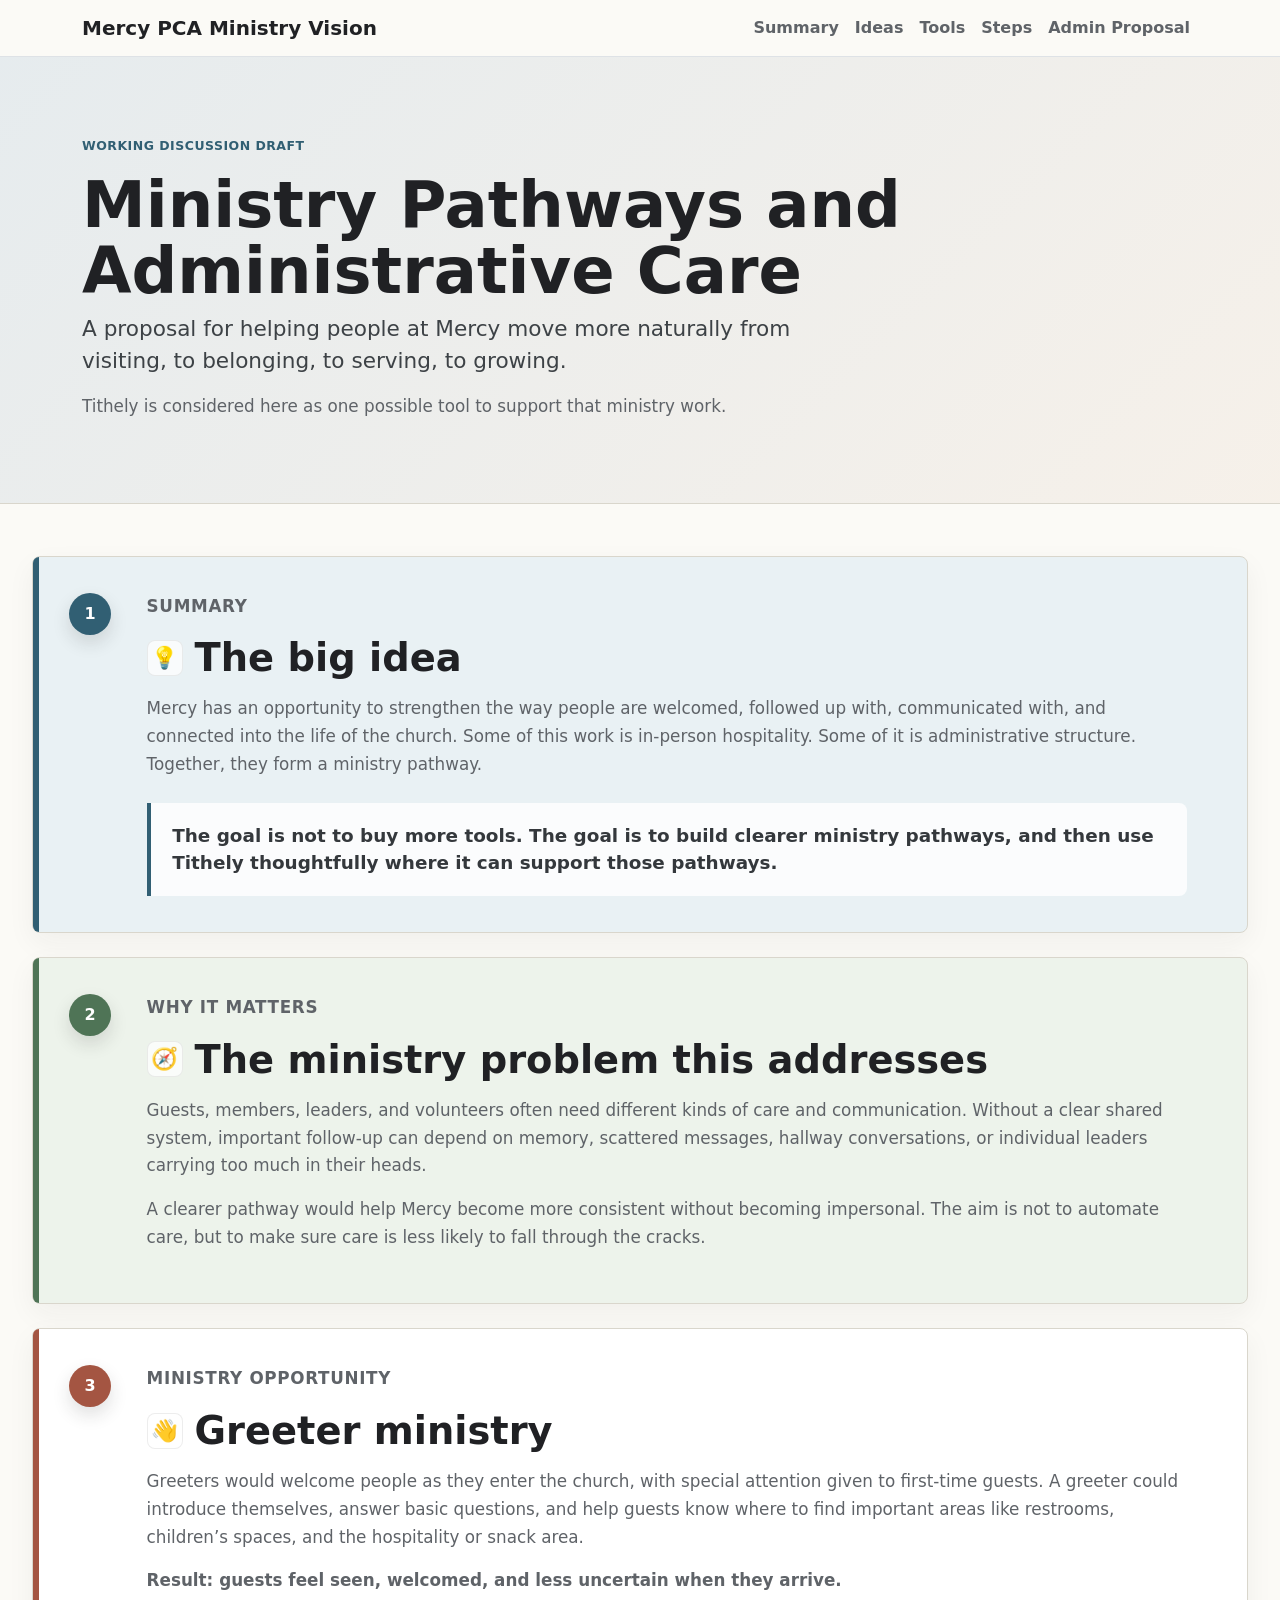
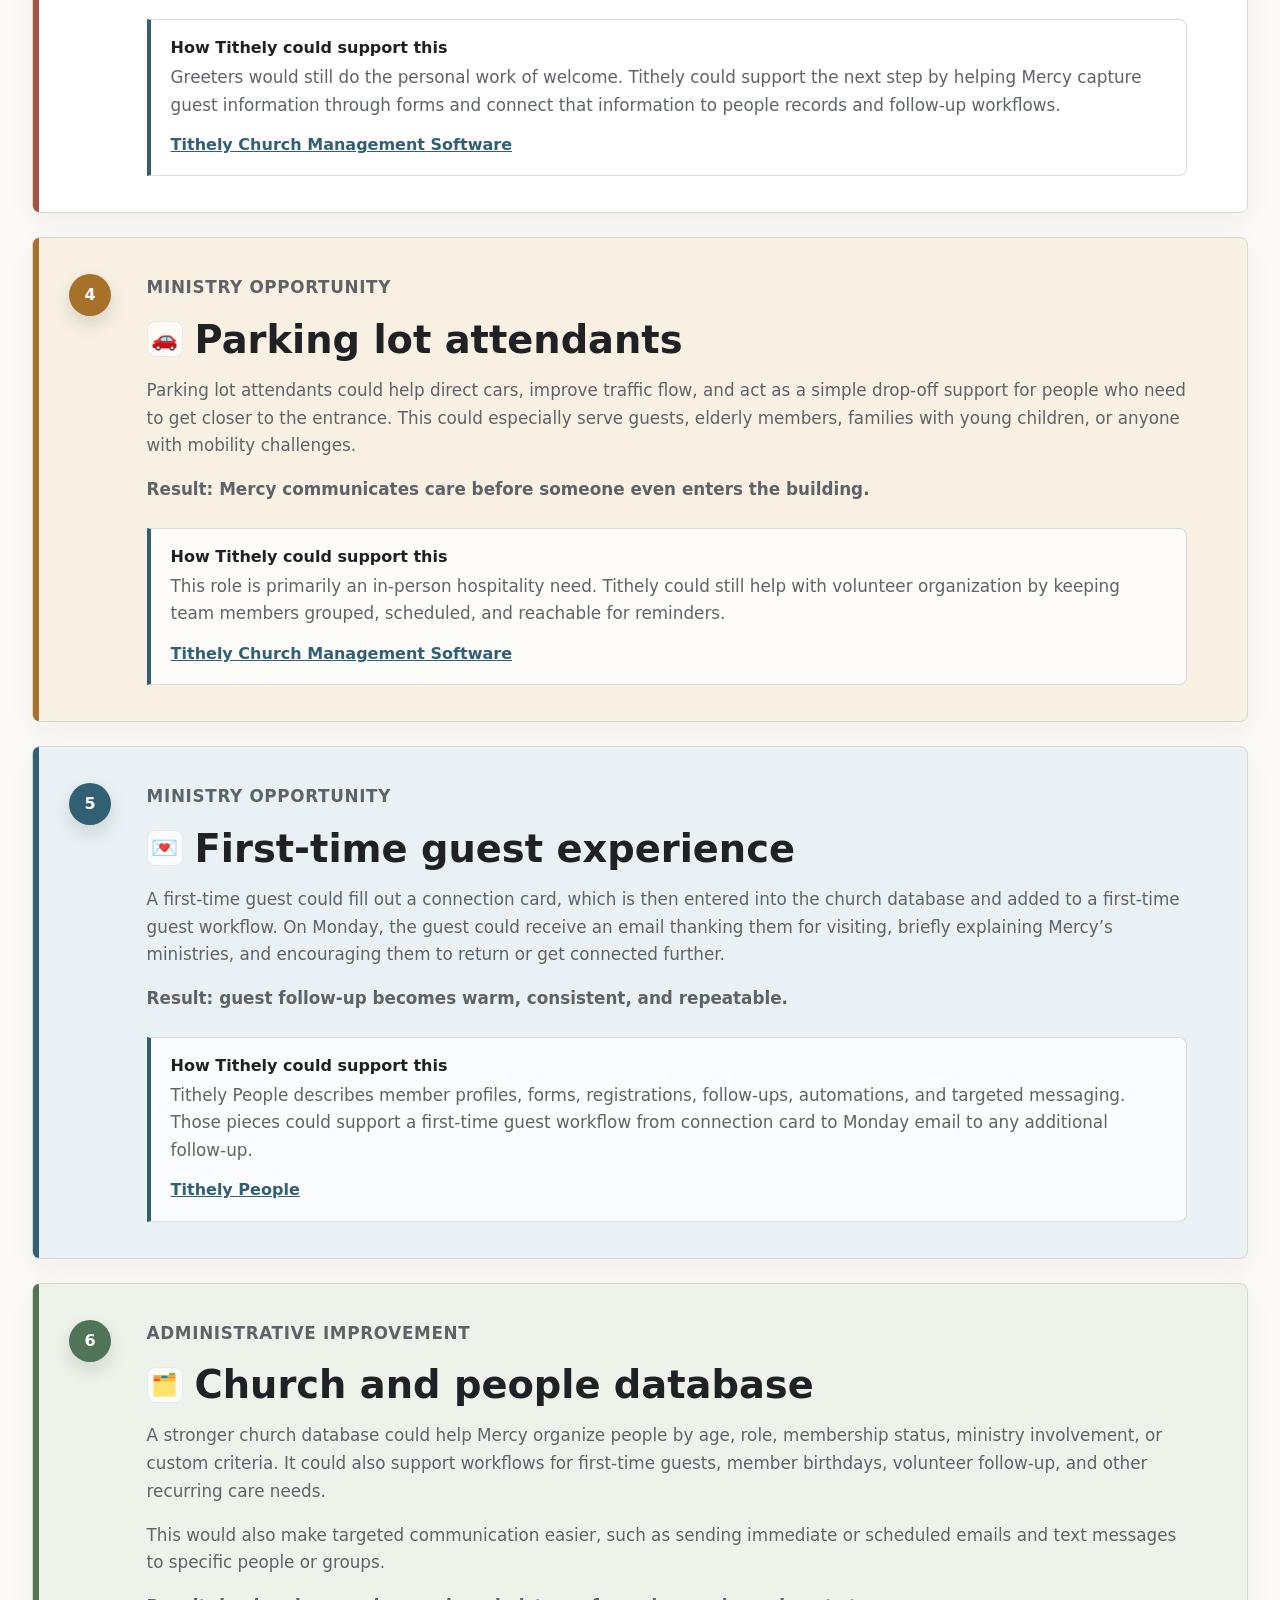
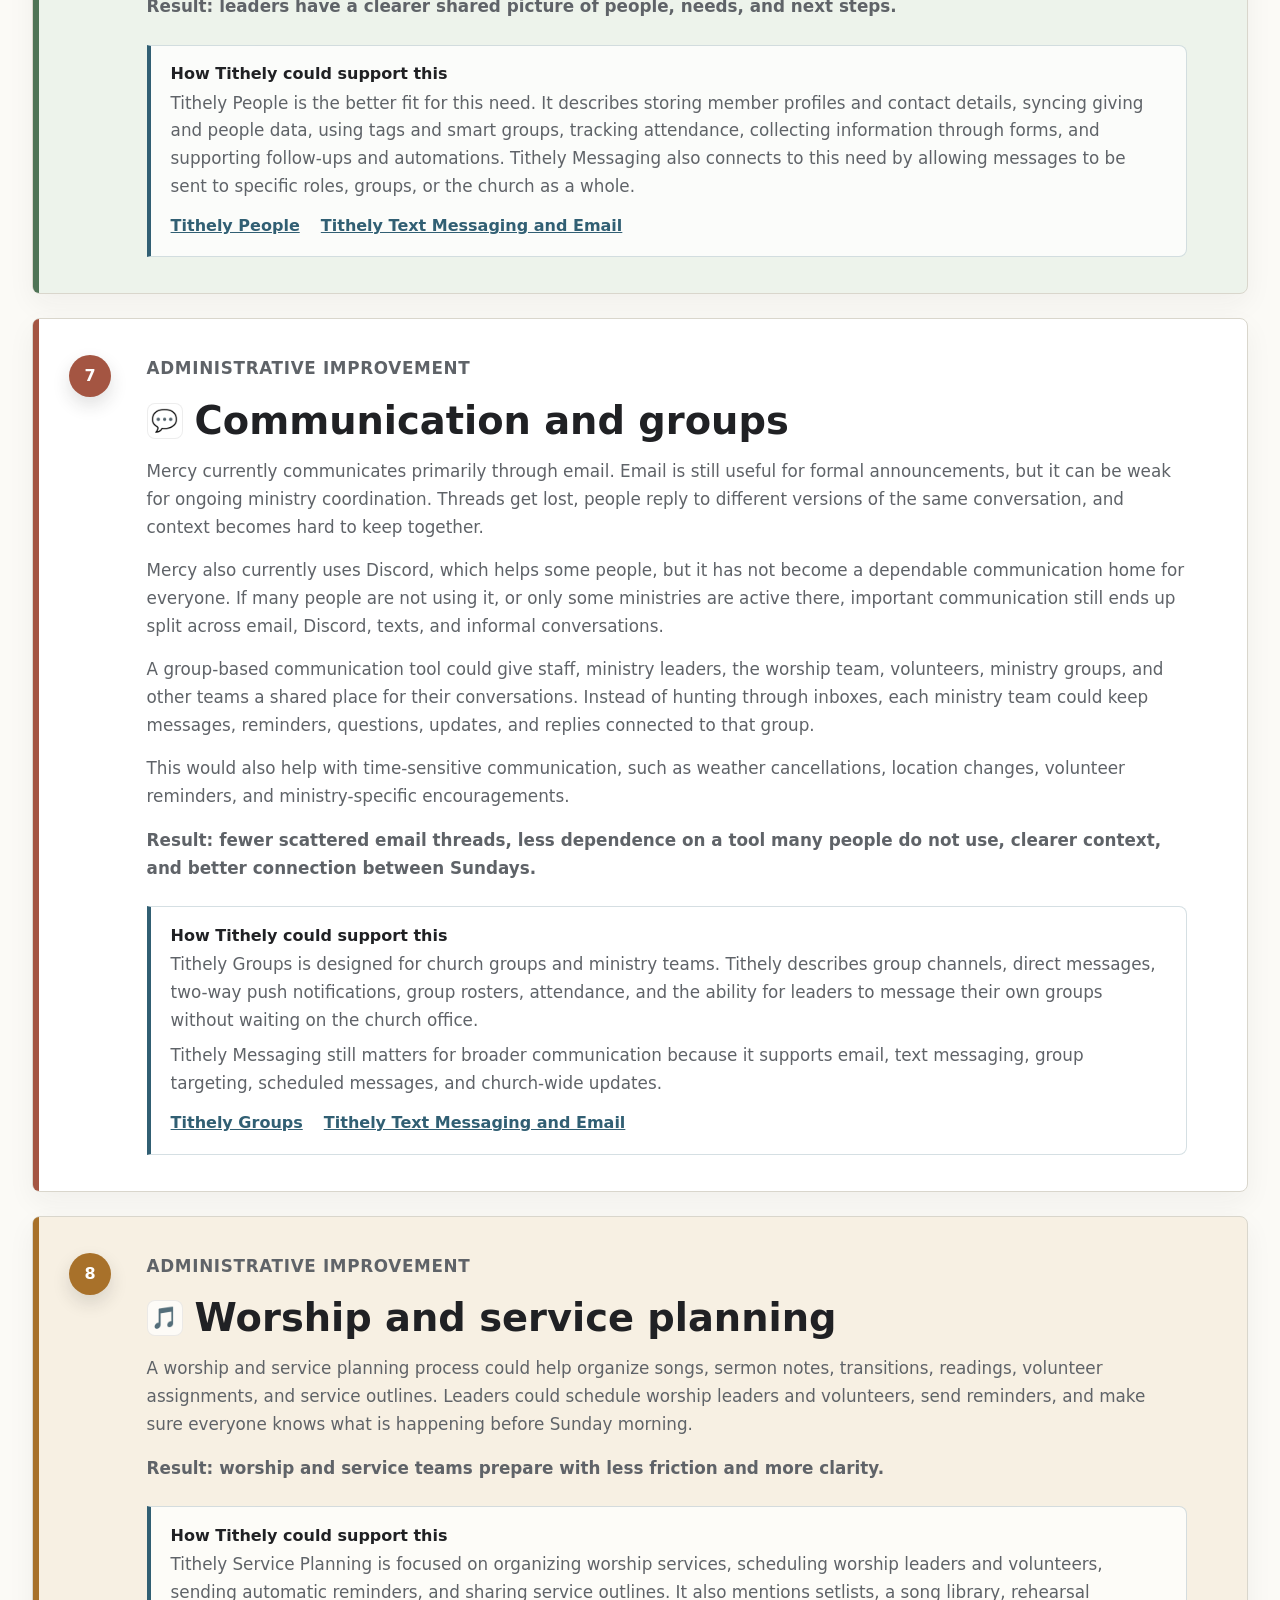
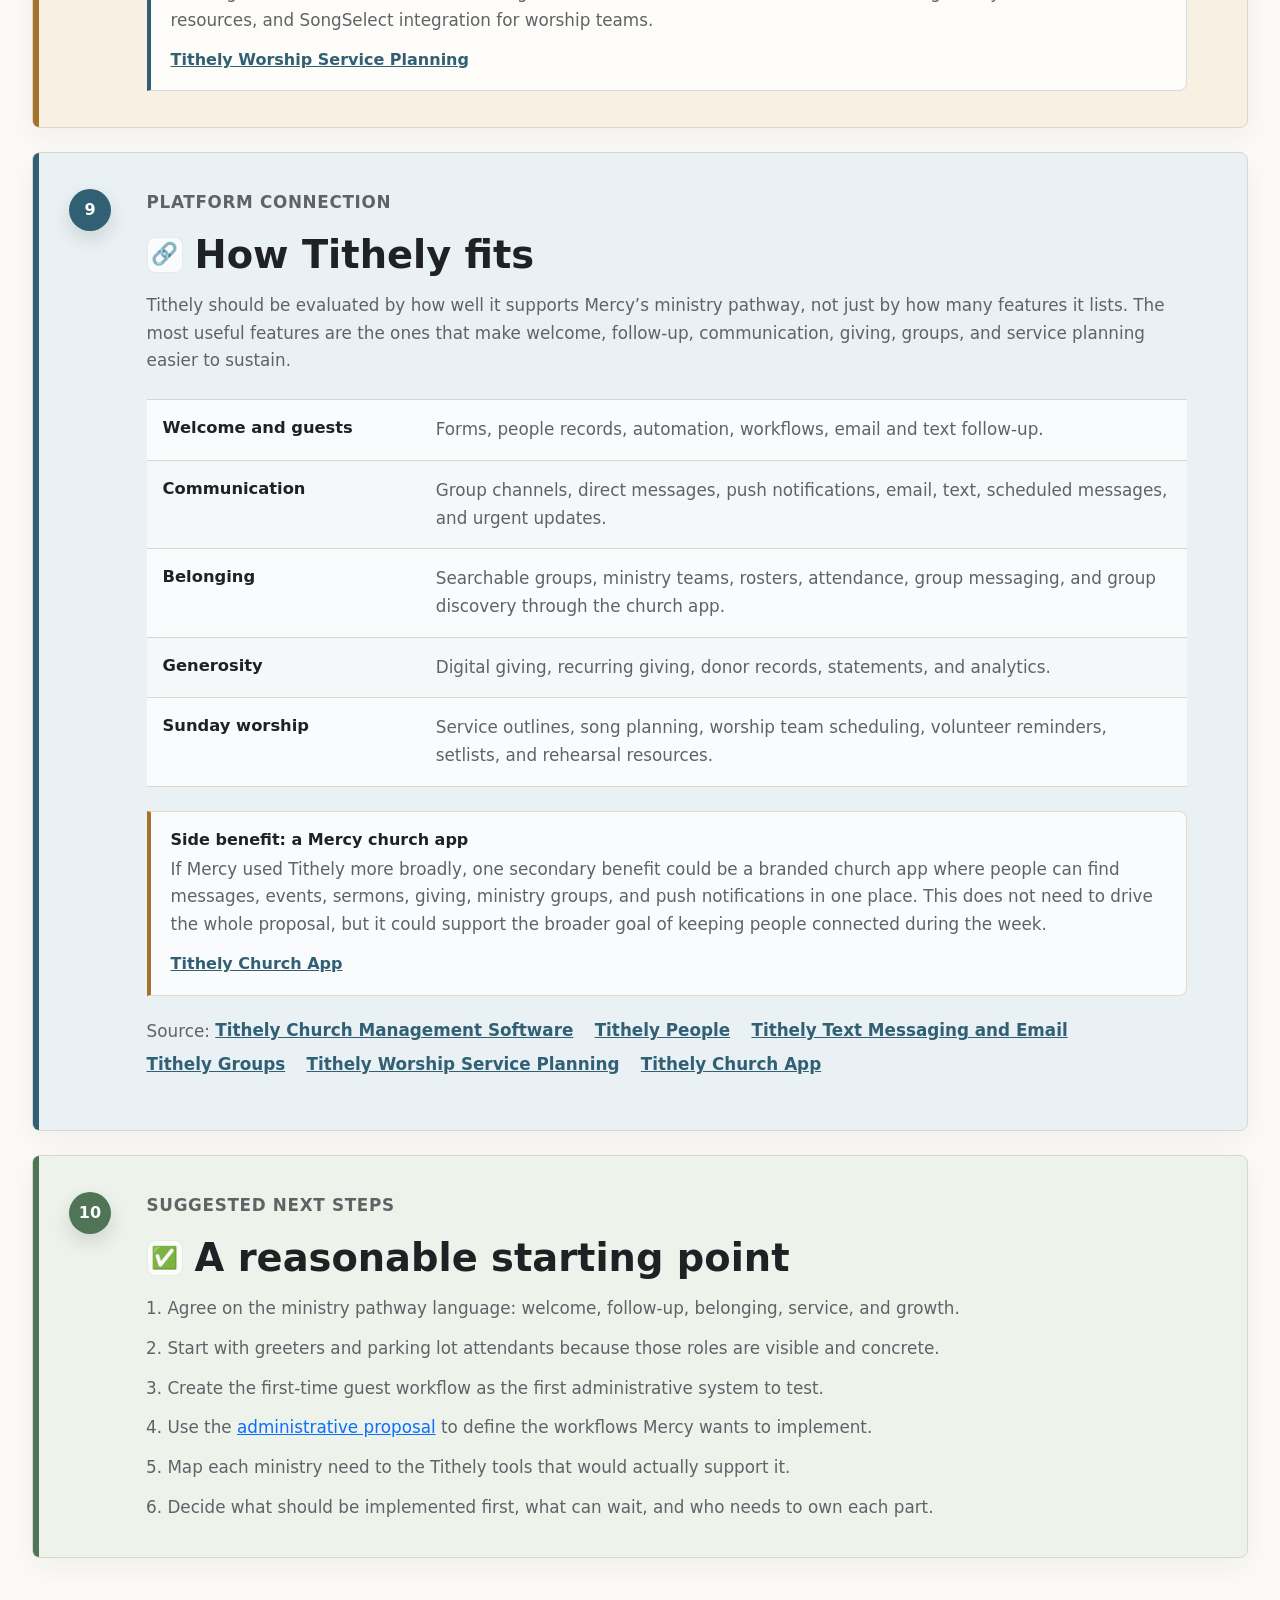
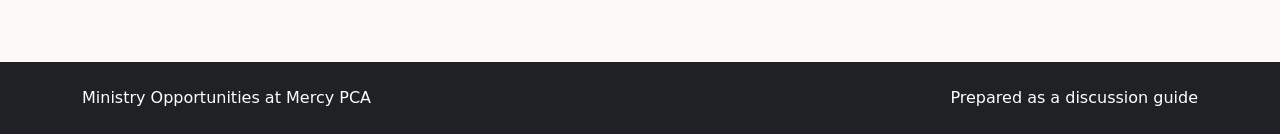
==== commit e544c775: "Rename admin vision page as proposal" ====
--- a/index.html
+++ b/index.html
@@ -40,7 +40,7 @@
             <li class="nav-item"><a class="nav-link" href="#greeters">Ideas</a></li>
             <li class="nav-item"><a class="nav-link" href="#tools">Tools</a></li>
             <li class="nav-item"><a class="nav-link" href="#steps">Steps</a></li>
-            <li class="nav-item"><a class="nav-link" href="admin-vision.html">Admin Vision</a></li>
+            <li class="nav-item"><a class="nav-link" href="admin-vision.html">Admin Proposal</a></li>
           </ul>
         </div>
       </div>
@@ -380,7 +380,7 @@
             <li>Start with greeters and parking lot attendants because those roles are visible and concrete.</li>
             <li>Create the first-time guest workflow as the first administrative system to test.</li>
             <li>
-              Use <a href="admin-vision.html">Lindsey’s administrative vision</a> to define the
+              Use the <a href="admin-vision.html">administrative proposal</a> to define the
               workflows Mercy wants to implement.
             </li>
             <li>Map each ministry need to the Tithely tools that would actually support it.</li>
--- a/styles.css
+++ b/styles.css
@@ -289,6 +289,111 @@
   margin-top: 1.5rem;
 }
 
+.overseer-grid {
+  display: grid;
+  grid-template-columns: repeat(2, minmax(0, 1fr));
+  gap: 1rem;
+  margin-top: 1.5rem;
+}
+
+.overseer-card {
+  padding: 1.2rem;
+  background: rgba(255, 255, 255, 0.74);
+  border: 1px solid rgba(32, 33, 36, 0.1);
+  border-top: 5px solid var(--accent);
+  border-radius: 8px;
+}
+
+.overseer-card.deacon {
+  border-top-color: var(--gold);
+}
+
+.role-label {
+  margin-bottom: 0.25rem;
+  color: var(--accent);
+  font-size: 0.78rem;
+  font-weight: 800;
+  text-transform: uppercase;
+}
+
+.overseer-card h3 {
+  margin-bottom: 1rem;
+  font-size: 1.3rem;
+  font-weight: 800;
+}
+
+.committee-list {
+  display: grid;
+  gap: 0.65rem;
+}
+
+.committee-list div {
+  padding: 0.85rem;
+  background: rgba(255, 255, 255, 0.7);
+  border: 1px solid rgba(32, 33, 36, 0.08);
+  border-radius: 8px;
+}
+
+.committee-list strong {
+  display: block;
+}
+
+.committee-list span {
+  display: block;
+  margin-top: 0.25rem;
+  color: var(--muted-ink);
+  font-size: 0.95rem;
+}
+
+.flow-steps {
+  display: grid;
+  grid-template-columns: repeat(5, minmax(0, 1fr));
+  gap: 0.85rem;
+  margin-top: 1.5rem;
+}
+
+.flow-steps article {
+  position: relative;
+  padding: 1.1rem;
+  background: rgba(255, 255, 255, 0.76);
+  border: 1px solid rgba(32, 33, 36, 0.1);
+  border-radius: 8px;
+}
+
+.flow-steps span {
+  display: grid;
+  place-items: center;
+  width: 34px;
+  height: 34px;
+  margin-bottom: 0.75rem;
+  color: #ffffff;
+  background: var(--accent);
+  border-radius: 50%;
+  font-weight: 800;
+}
+
+.flow-steps article:nth-child(2) span {
+  background: var(--green);
+}
+
+.flow-steps article:nth-child(3) span {
+  background: var(--gold);
+}
+
+.flow-steps article:nth-child(4) span {
+  background: #4f5194;
+}
+
+.flow-steps article:nth-child(5) span {
+  background: var(--clay);
+}
+
+.flow-steps h3 {
+  margin-bottom: 0.5rem;
+  font-size: 1.05rem;
+  font-weight: 800;
+}
+
 .workflow-card {
   padding: 1.15rem;
   background: rgba(255, 255, 255, 0.72);
@@ -362,6 +467,8 @@
   }
 
   .workflow-grid,
+  .overseer-grid,
+  .flow-steps,
   .implementation-list div {
     grid-template-columns: 1fr;
   }
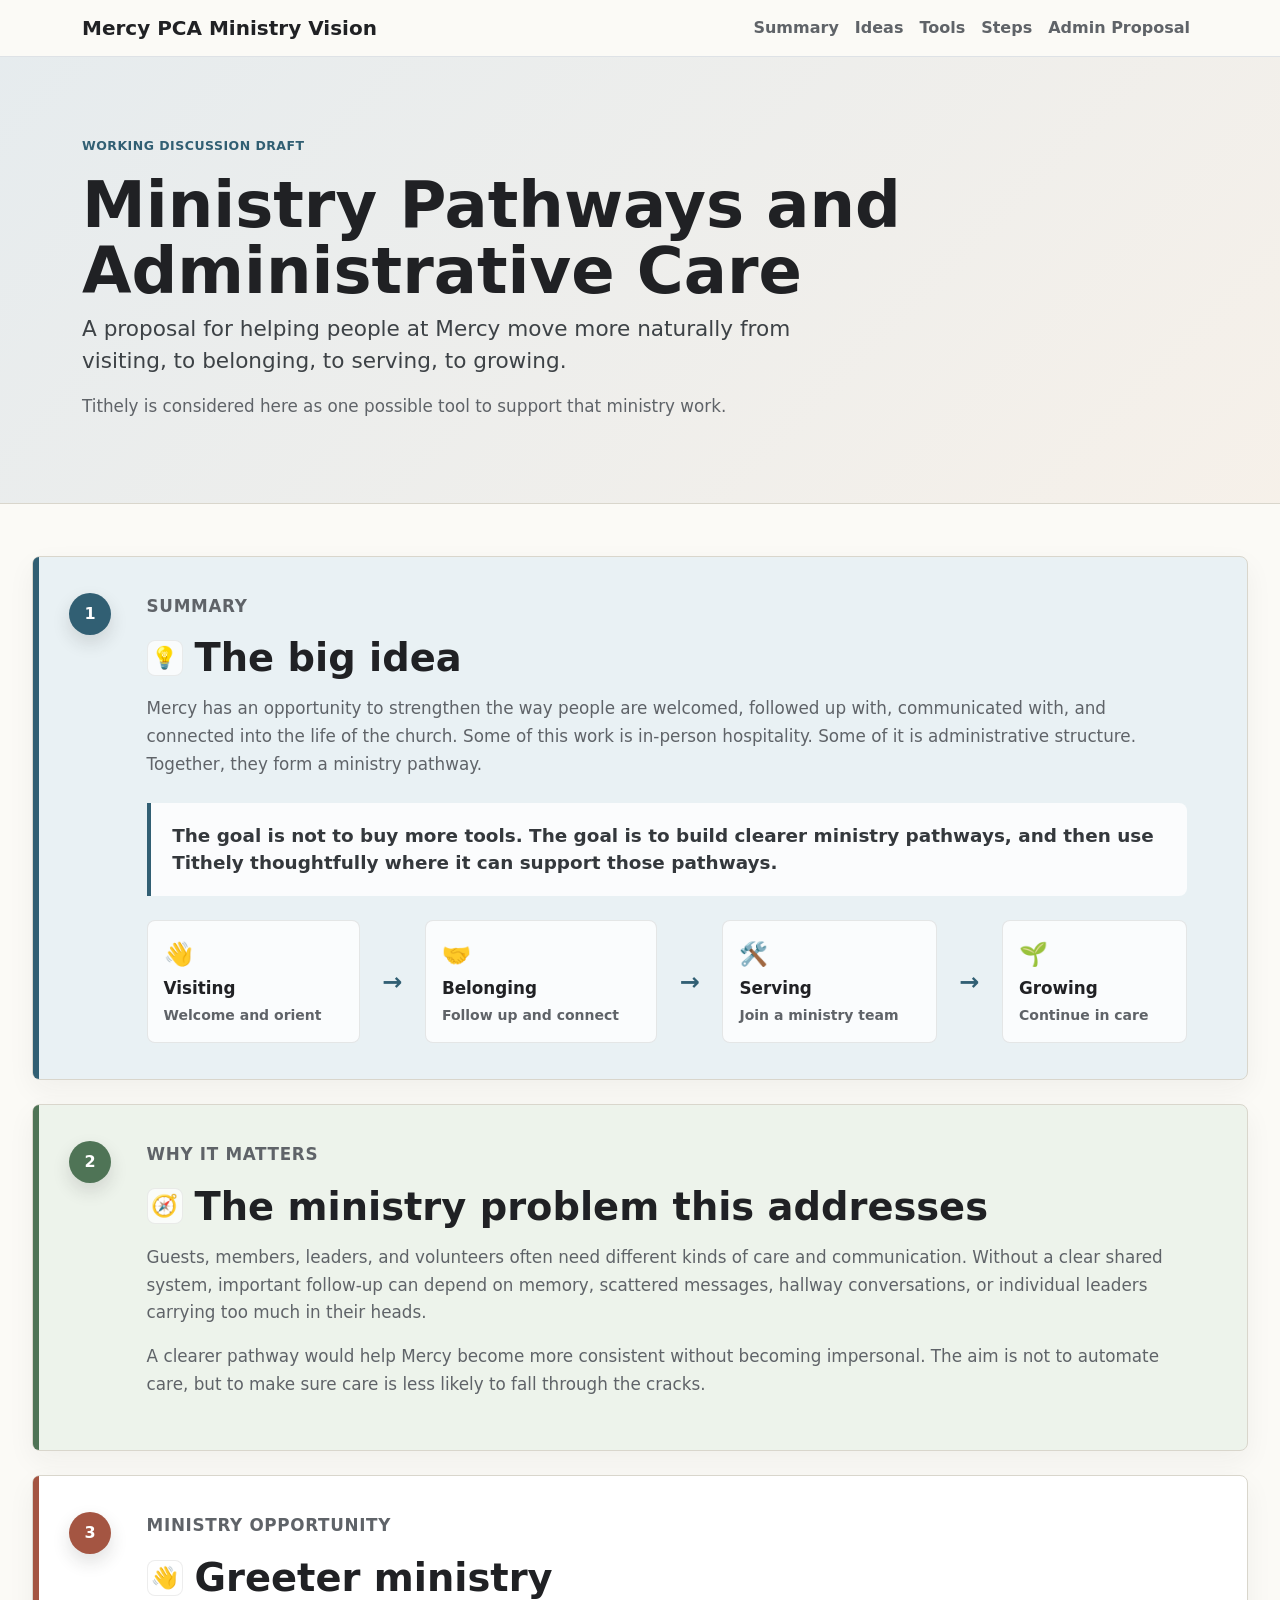
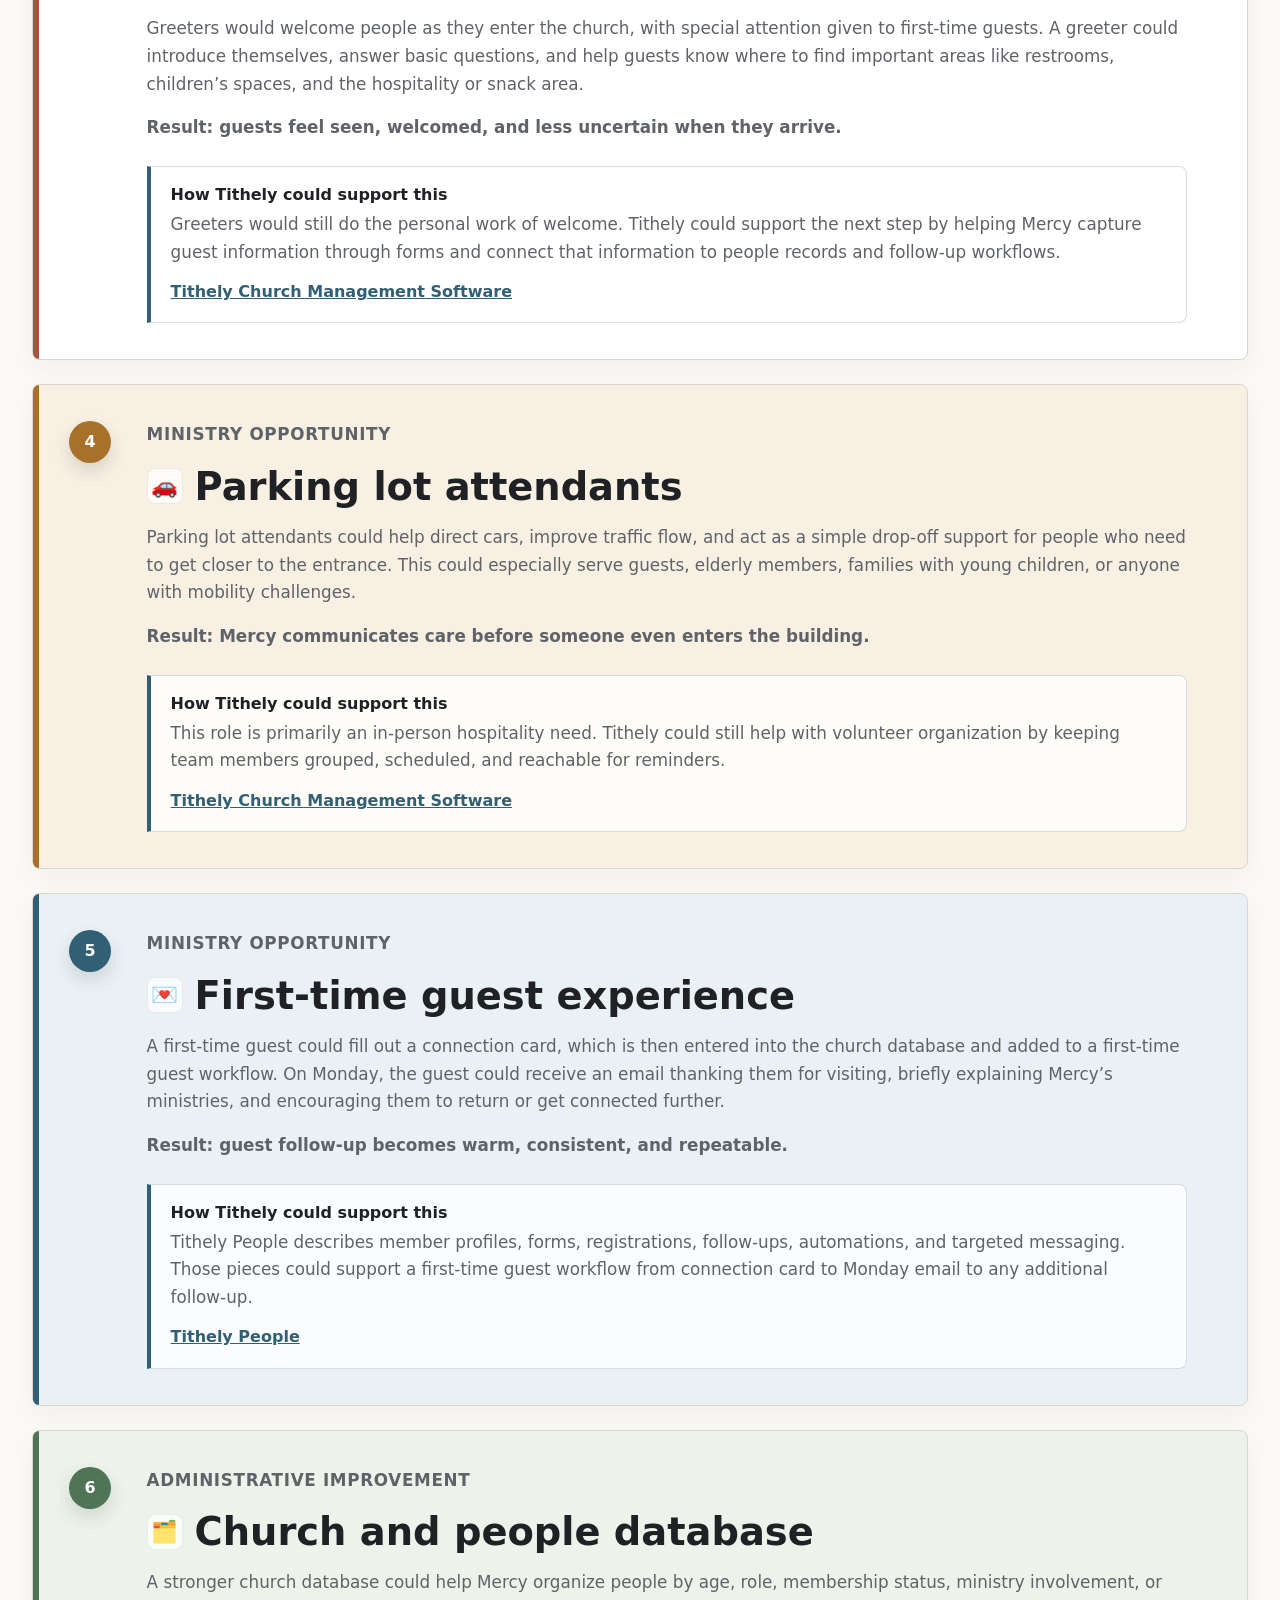
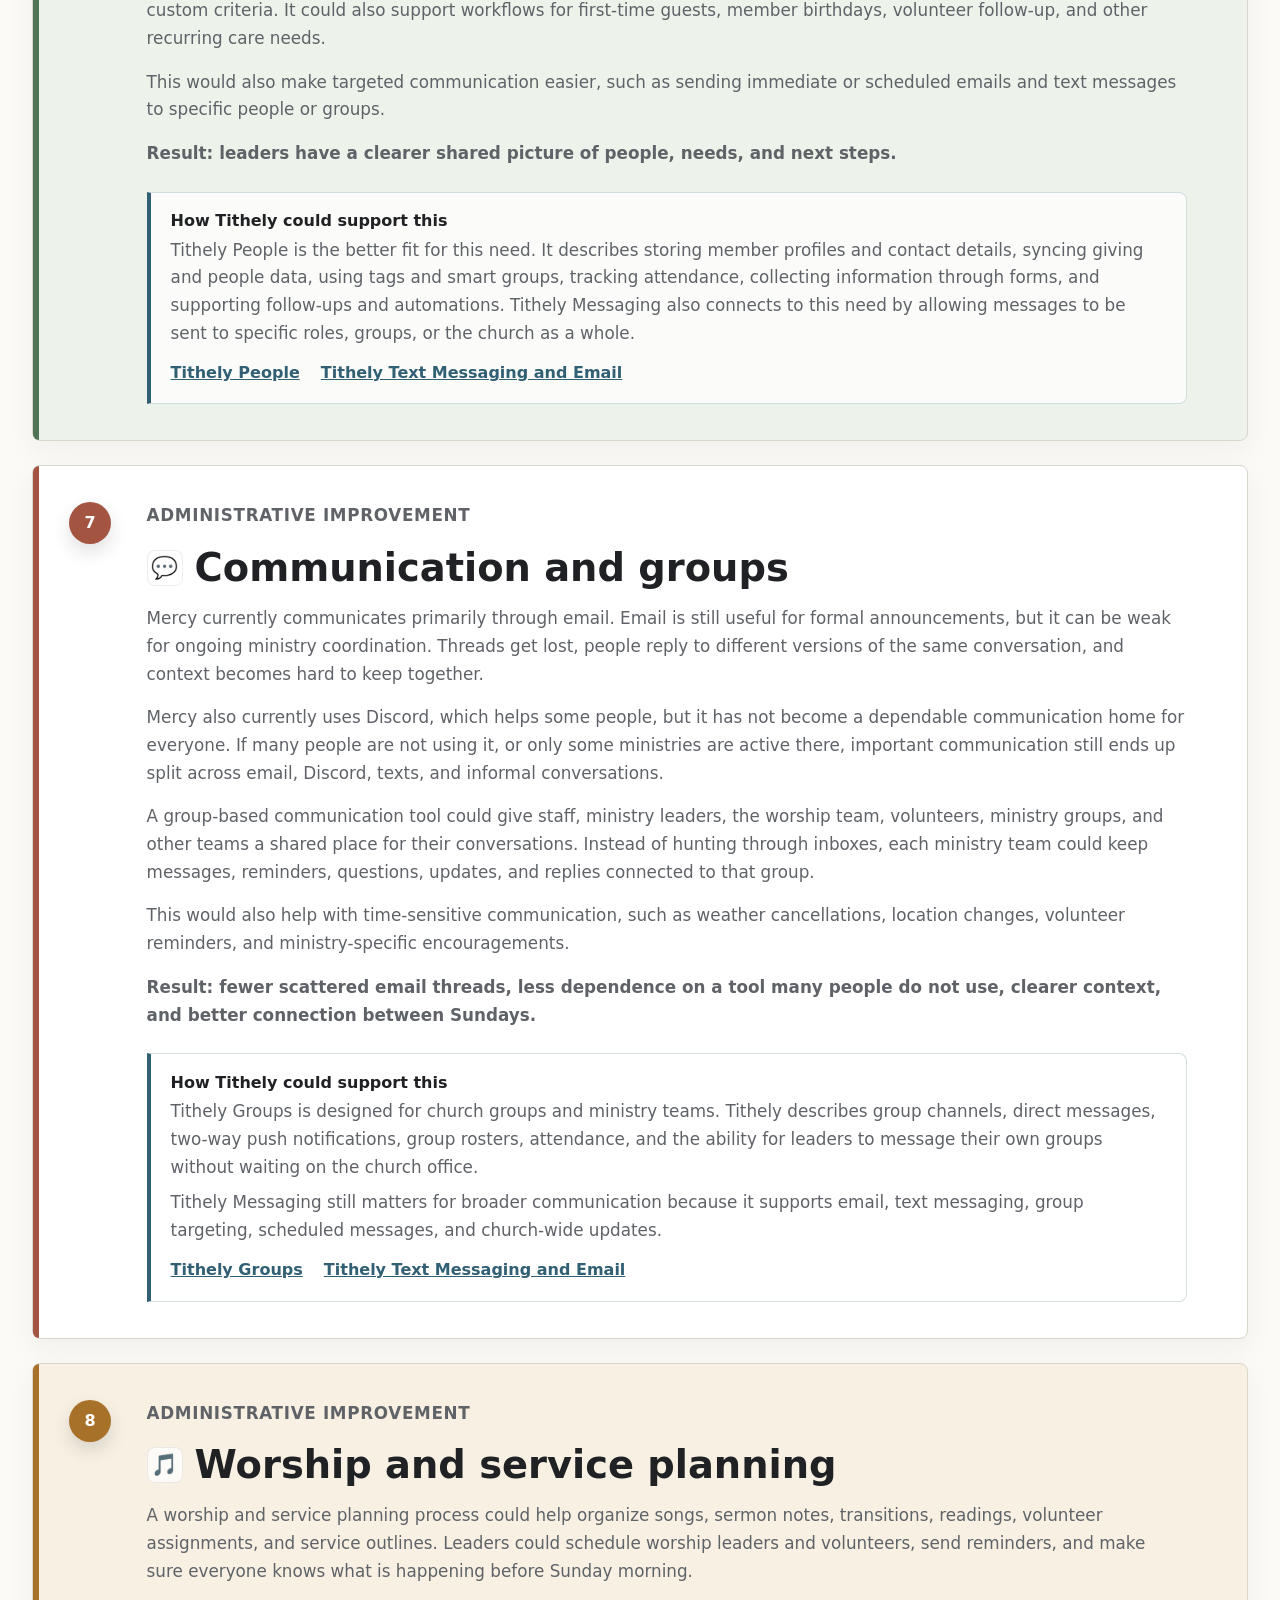
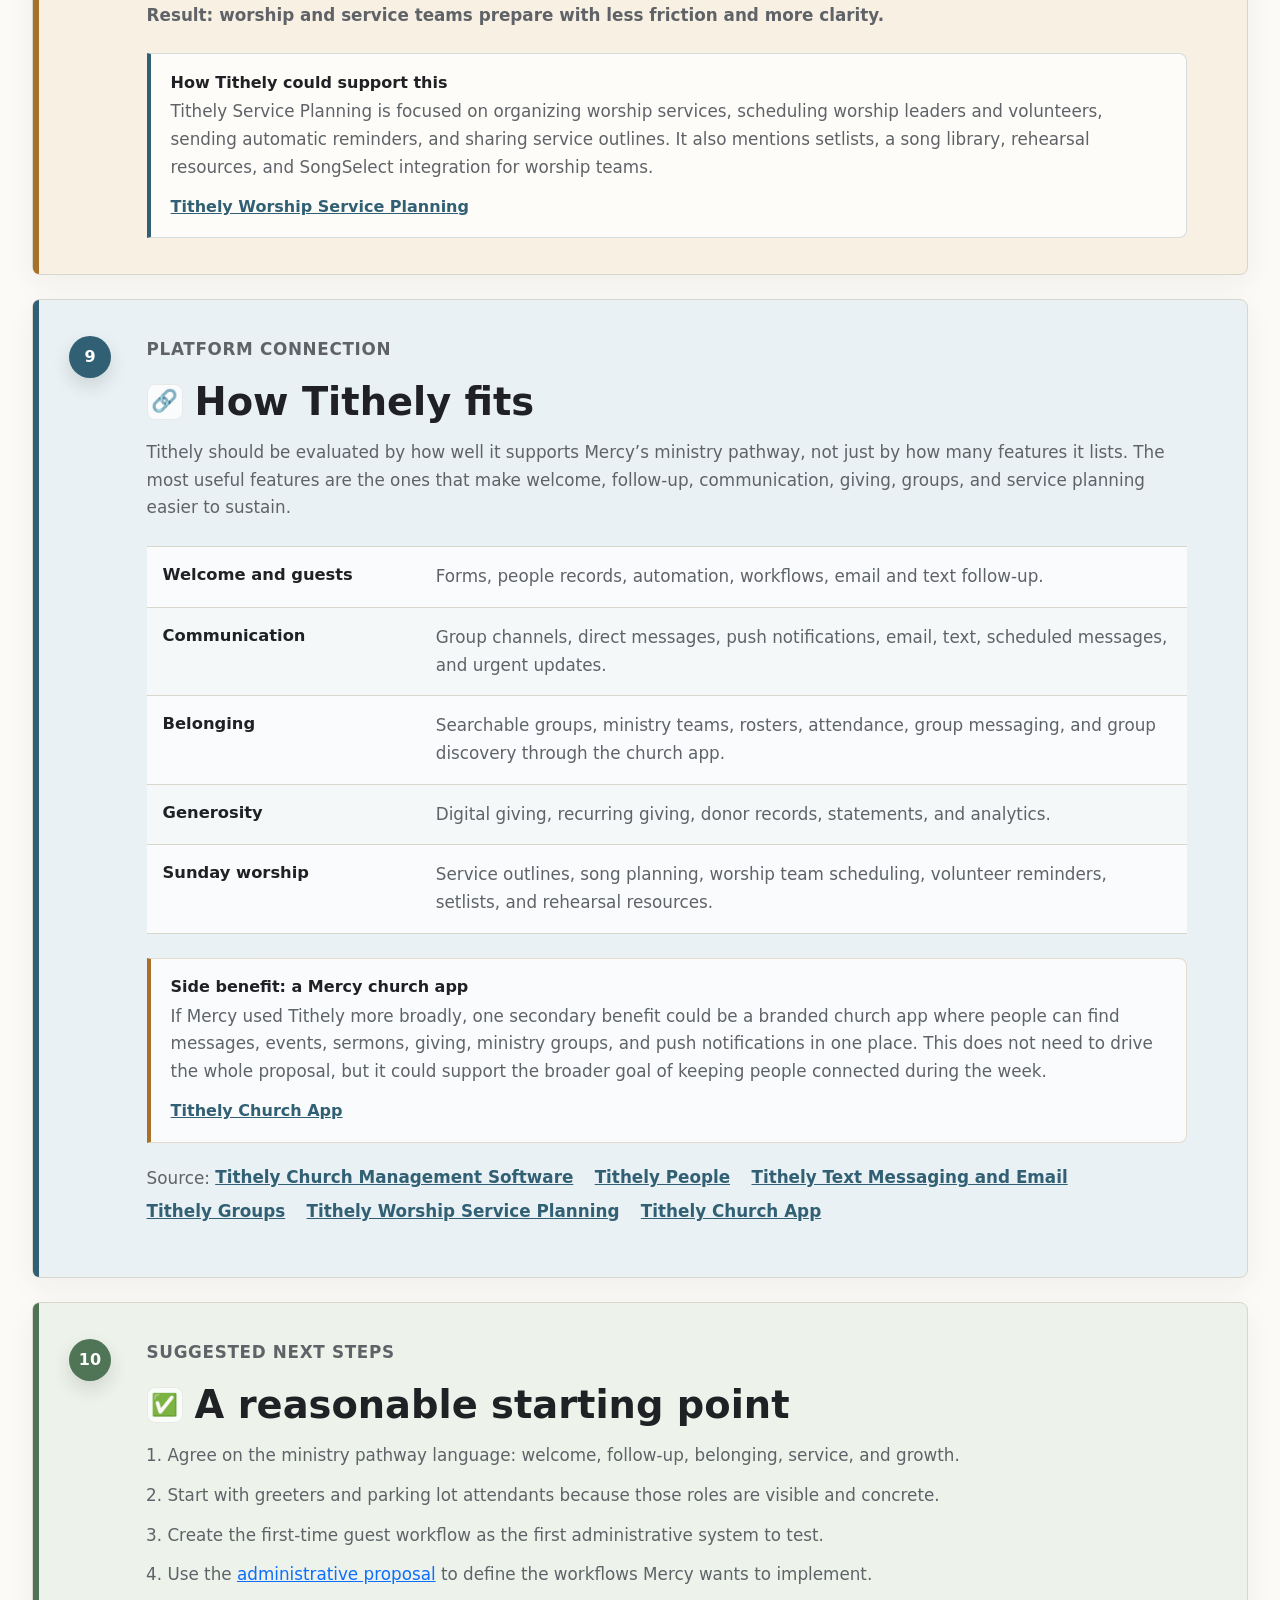
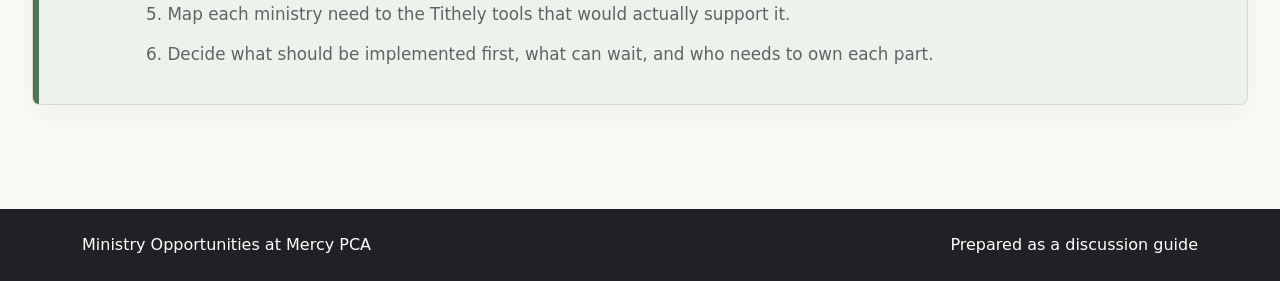
==== commit 0fc16a17: "Add pictorial workflow diagrams" ====
--- a/index.html
+++ b/index.html
@@ -76,6 +76,31 @@
             The goal is not to buy more tools. The goal is to build clearer ministry pathways, and
             then use Tithely thoughtfully where it can support those pathways.
           </blockquote>
+          <div class="pathway-diagram" aria-label="Mercy ministry pathway">
+            <div class="pathway-node">
+              <span>👋</span>
+              <strong>Visiting</strong>
+              <small>Welcome and orient</small>
+            </div>
+            <div class="pathway-arrow" aria-hidden="true">→</div>
+            <div class="pathway-node">
+              <span>🤝</span>
+              <strong>Belonging</strong>
+              <small>Follow up and connect</small>
+            </div>
+            <div class="pathway-arrow" aria-hidden="true">→</div>
+            <div class="pathway-node">
+              <span>🛠️</span>
+              <strong>Serving</strong>
+              <small>Join a ministry team</small>
+            </div>
+            <div class="pathway-arrow" aria-hidden="true">→</div>
+            <div class="pathway-node">
+              <span>🌱</span>
+              <strong>Growing</strong>
+              <small>Continue in care</small>
+            </div>
+          </div>
         </div>
       </section>
 
--- a/styles.css
+++ b/styles.css
@@ -210,6 +210,45 @@
   font-weight: 700;
 }
 
+.pathway-diagram {
+  display: grid;
+  grid-template-columns: repeat(7, auto);
+  align-items: stretch;
+  gap: 0.75rem;
+  margin-top: 1.5rem;
+}
+
+.pathway-node {
+  display: grid;
+  gap: 0.25rem;
+  min-width: 150px;
+  padding: 1rem;
+  background: rgba(255, 255, 255, 0.78);
+  border: 1px solid rgba(32, 33, 36, 0.1);
+  border-radius: 8px;
+}
+
+.pathway-node span {
+  font-size: 1.45rem;
+}
+
+.pathway-node strong {
+  font-size: 1.05rem;
+}
+
+.pathway-node small {
+  color: var(--muted-ink);
+  font-weight: 700;
+}
+
+.pathway-arrow {
+  display: grid;
+  place-items: center;
+  color: var(--accent);
+  font-size: 1.5rem;
+  font-weight: 800;
+}
+
 .result {
   margin-bottom: 0;
   color: var(--ink);
@@ -297,6 +336,7 @@
 }
 
 .overseer-card {
+  position: relative;
   padding: 1.2rem;
   background: rgba(255, 255, 255, 0.74);
   border: 1px solid rgba(32, 33, 36, 0.1);
@@ -322,16 +362,50 @@
   font-weight: 800;
 }
 
+.org-branch {
+  position: relative;
+  height: 28px;
+  margin: 0 0.85rem;
+}
+
+.org-branch::before {
+  content: "";
+  position: absolute;
+  inset: 0 50% auto 50%;
+  height: 28px;
+  border-left: 2px solid rgba(32, 33, 36, 0.28);
+}
+
+.org-branch::after {
+  content: "";
+  position: absolute;
+  right: 0;
+  bottom: 0;
+  left: 0;
+  border-top: 2px solid rgba(32, 33, 36, 0.28);
+}
+
 .committee-list {
   display: grid;
+  grid-template-columns: repeat(3, minmax(0, 1fr));
   gap: 0.65rem;
 }
 
 .committee-list div {
+  position: relative;
   padding: 0.85rem;
   background: rgba(255, 255, 255, 0.7);
   border: 1px solid rgba(32, 33, 36, 0.08);
   border-radius: 8px;
+}
+
+.committee-list div::before {
+  content: "";
+  position: absolute;
+  top: -0.85rem;
+  left: 50%;
+  height: 0.85rem;
+  border-left: 2px solid rgba(32, 33, 36, 0.28);
 }
 
 .committee-list strong {
@@ -348,7 +422,7 @@
 .flow-steps {
   display: grid;
   grid-template-columns: repeat(5, minmax(0, 1fr));
-  gap: 0.85rem;
+  gap: 1.35rem;
   margin-top: 1.5rem;
 }
 
@@ -358,6 +432,17 @@
   background: rgba(255, 255, 255, 0.76);
   border: 1px solid rgba(32, 33, 36, 0.1);
   border-radius: 8px;
+}
+
+.flow-steps article:not(:last-child)::after {
+  content: "→";
+  position: absolute;
+  top: 50%;
+  right: -1.05rem;
+  transform: translateY(-50%);
+  color: var(--accent);
+  font-size: 1.3rem;
+  font-weight: 800;
 }
 
 .flow-steps span {
@@ -469,8 +554,23 @@
   .workflow-grid,
   .overseer-grid,
   .flow-steps,
+  .pathway-diagram,
   .implementation-list div {
     grid-template-columns: 1fr;
+  }
+
+  .pathway-arrow,
+  .flow-steps article:not(:last-child)::after,
+  .org-branch {
+    display: none;
+  }
+
+  .committee-list {
+    grid-template-columns: 1fr;
+  }
+
+  .committee-list div::before {
+    display: none;
   }
 }
 
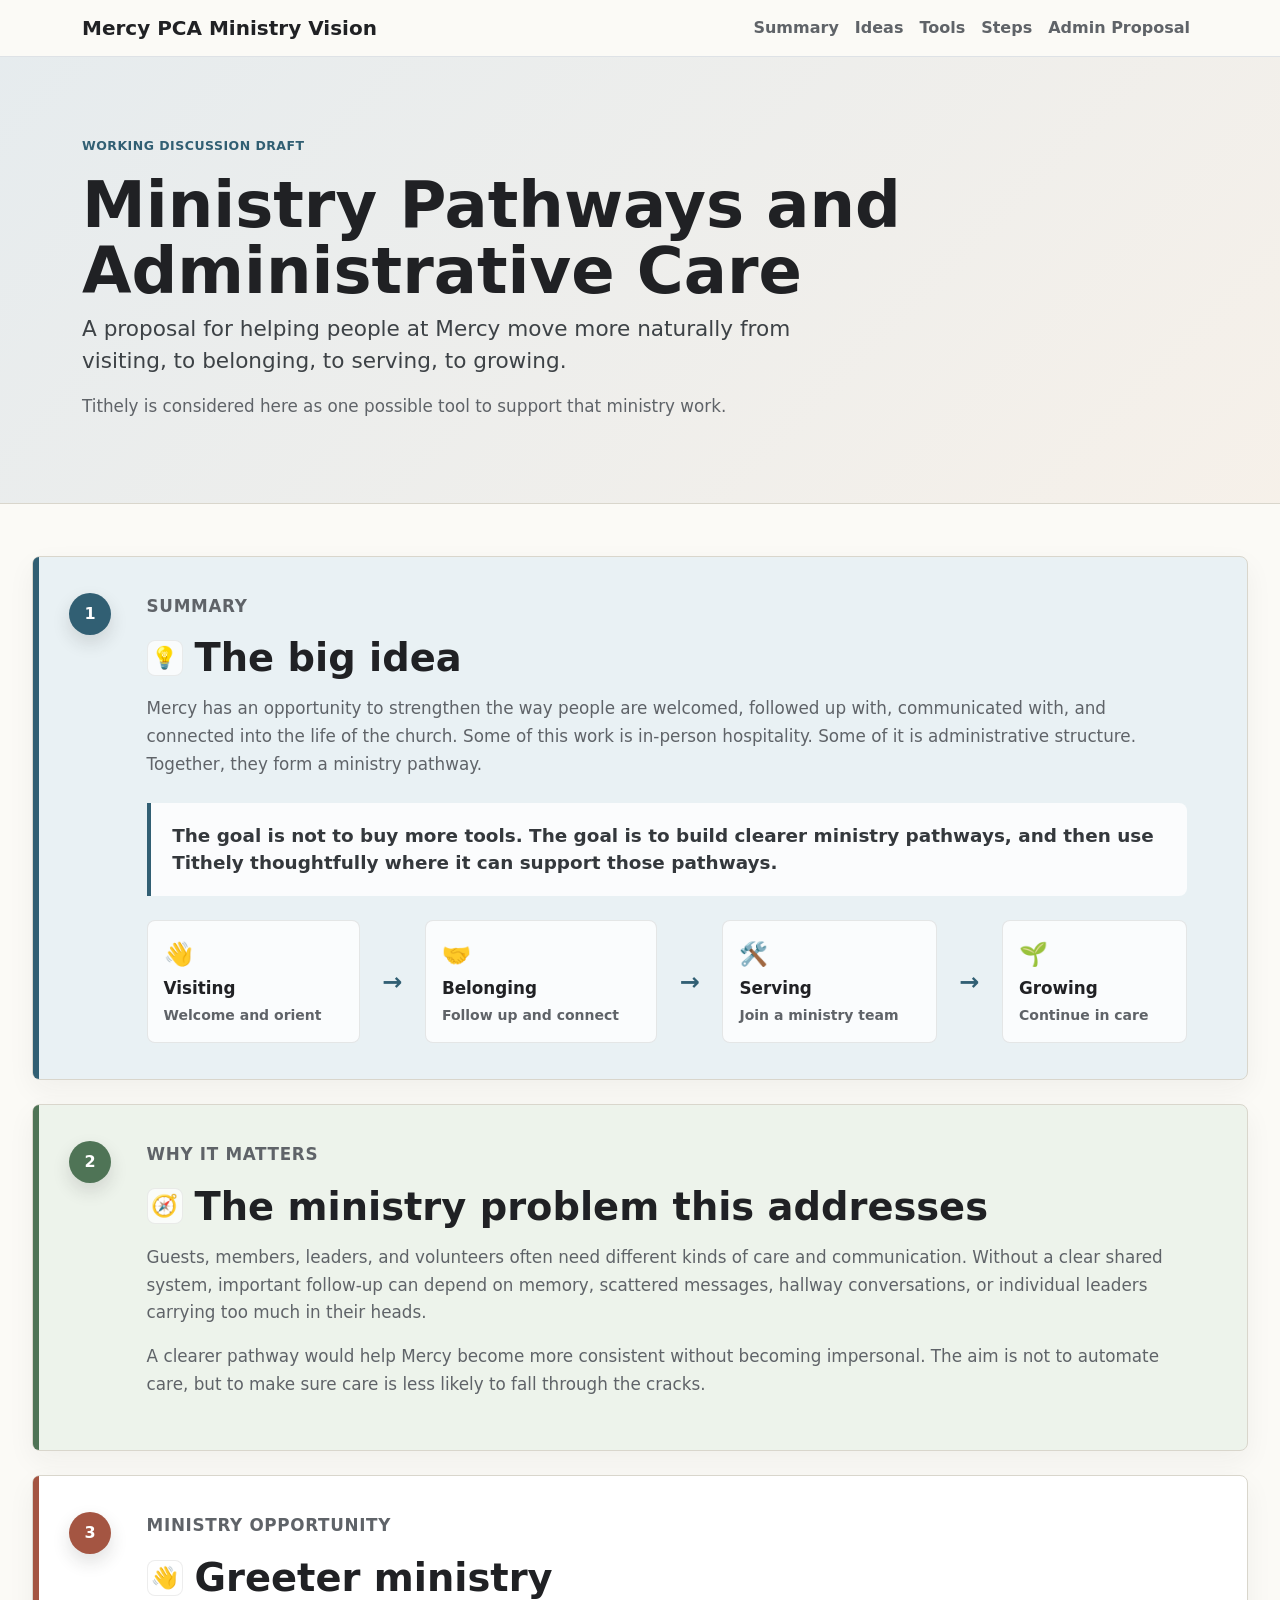
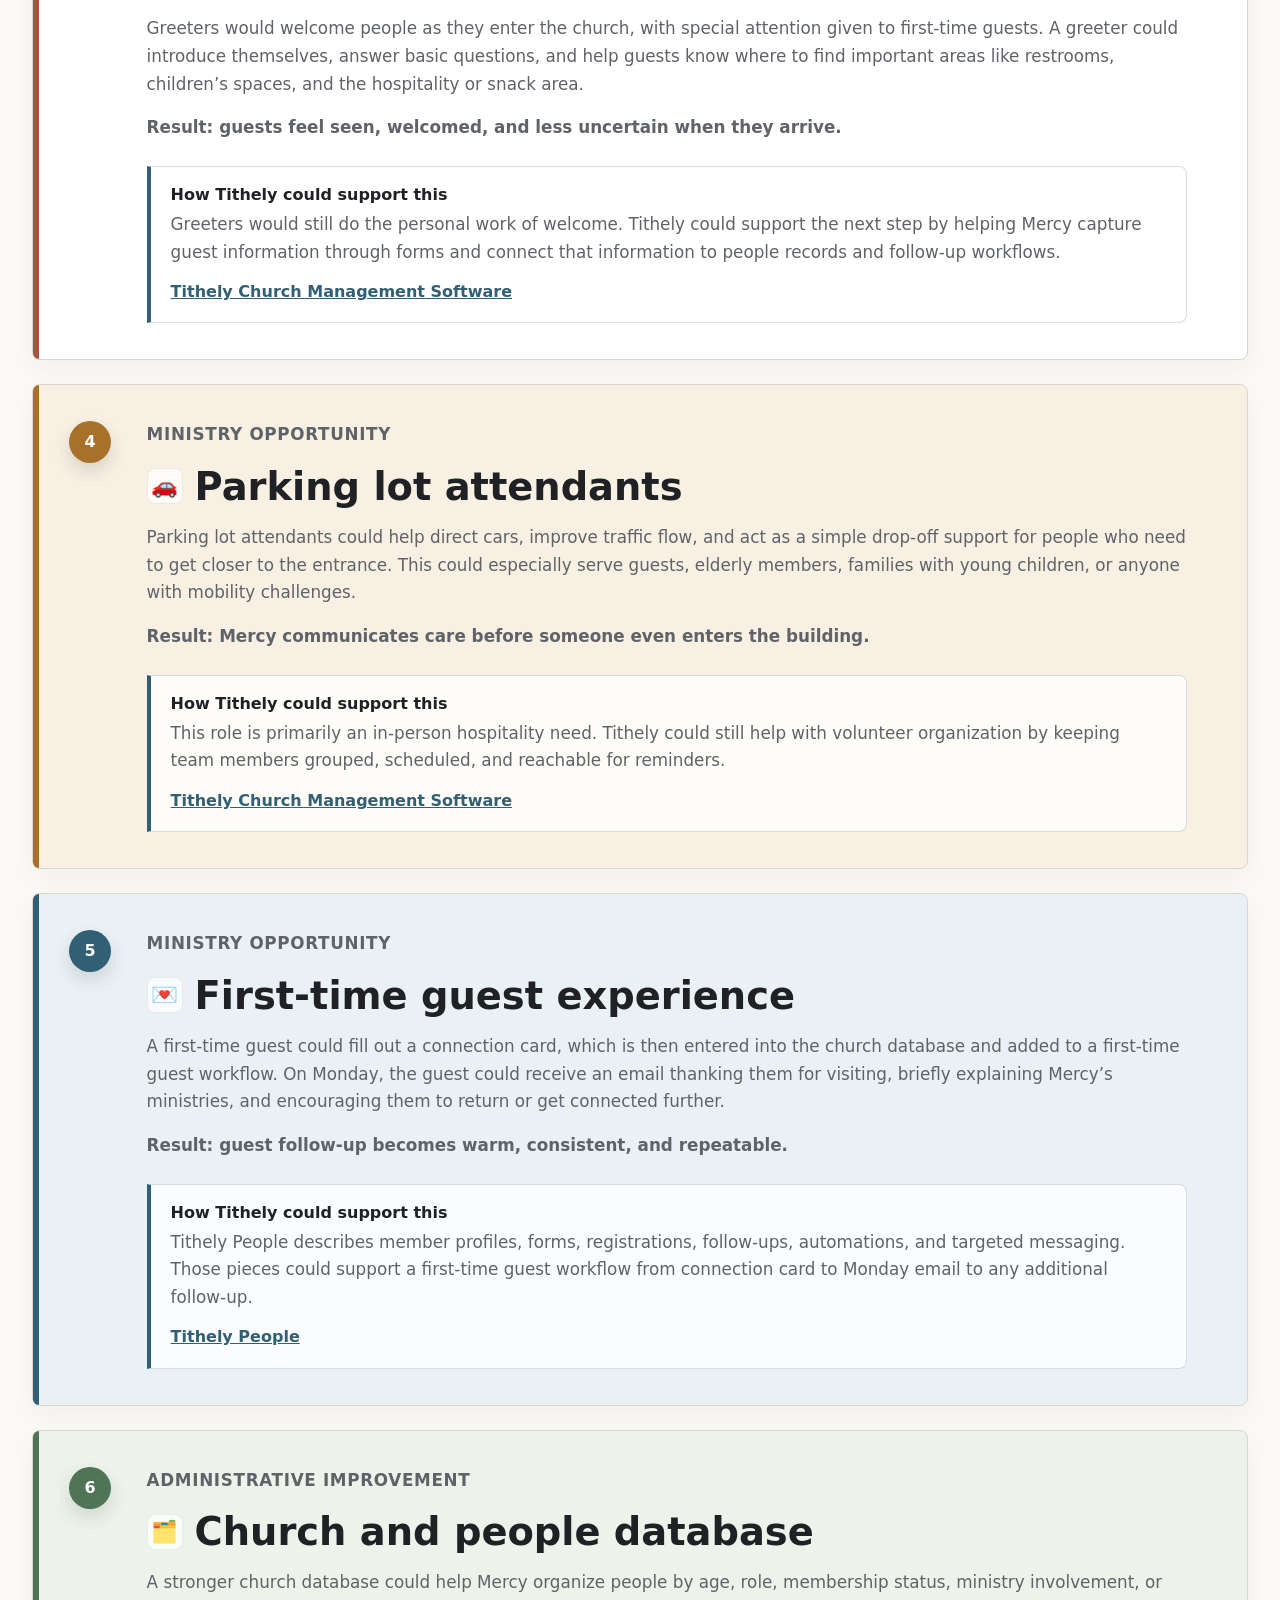
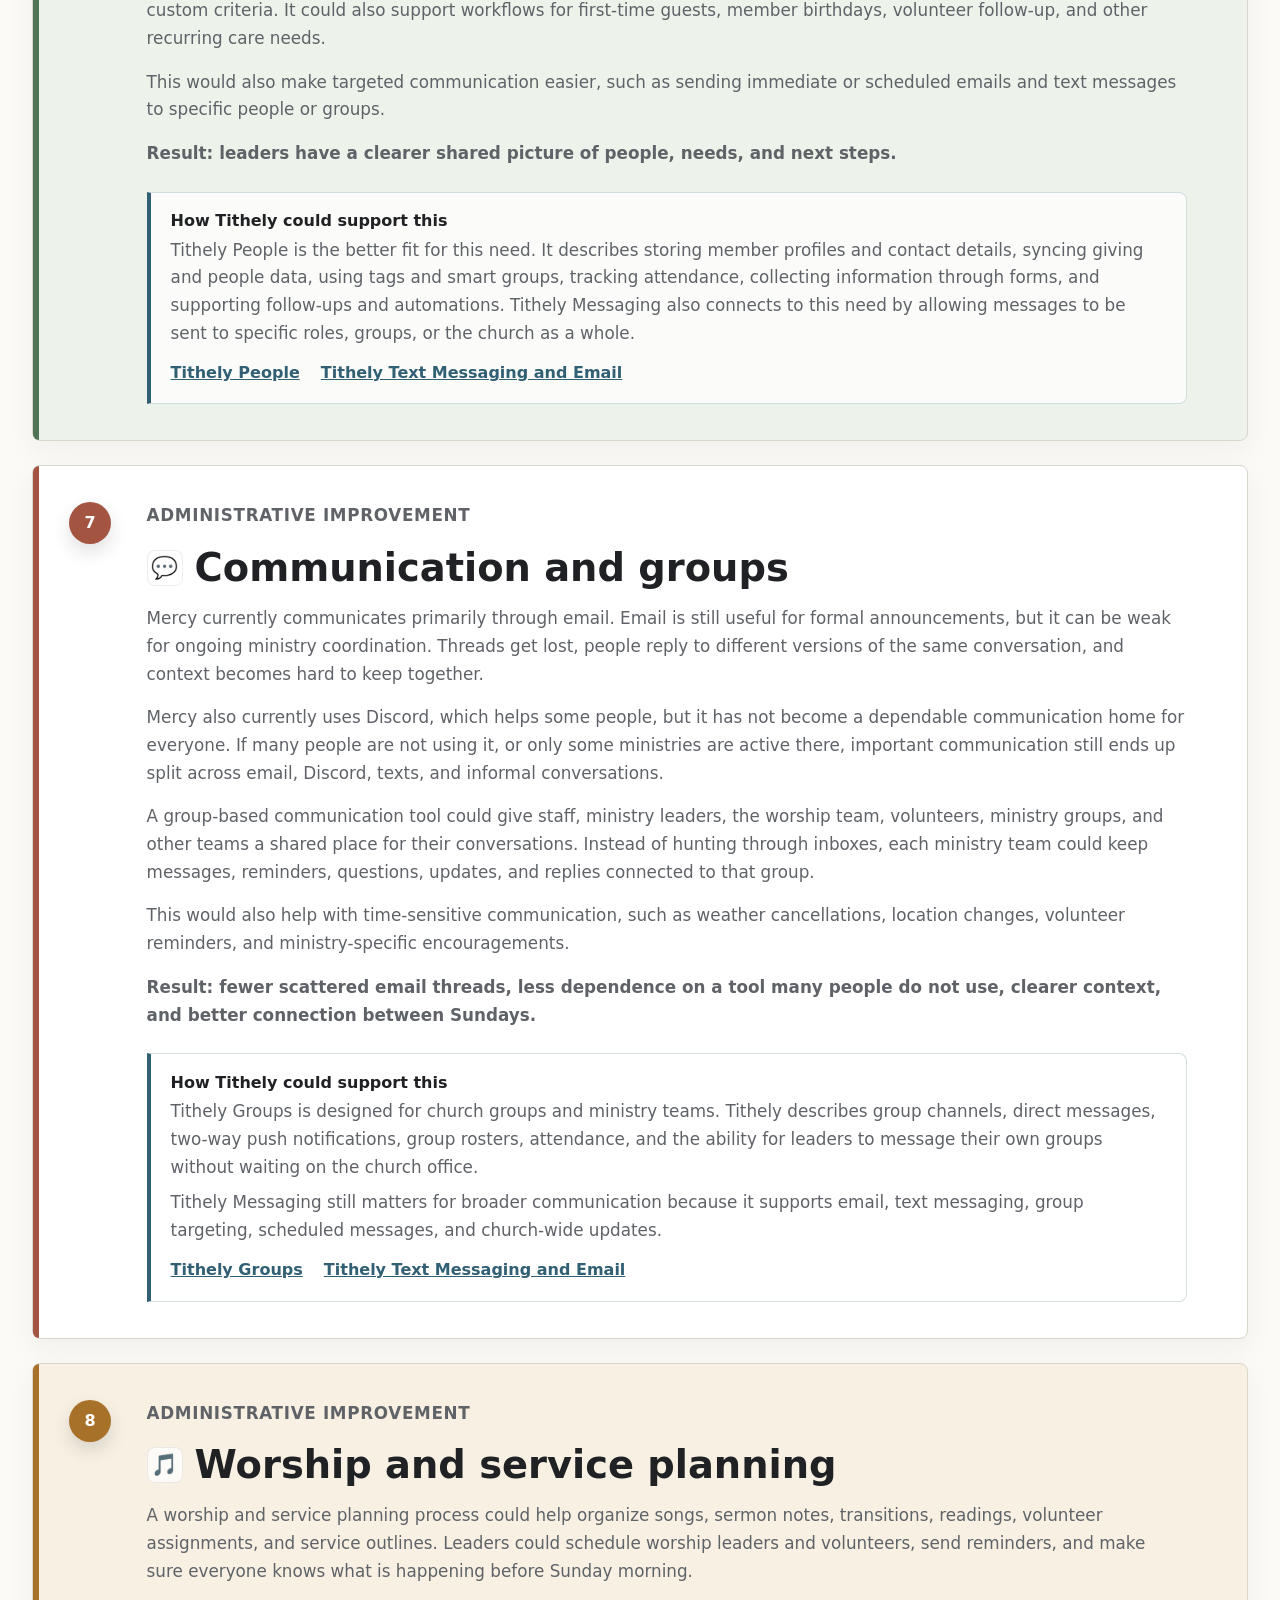
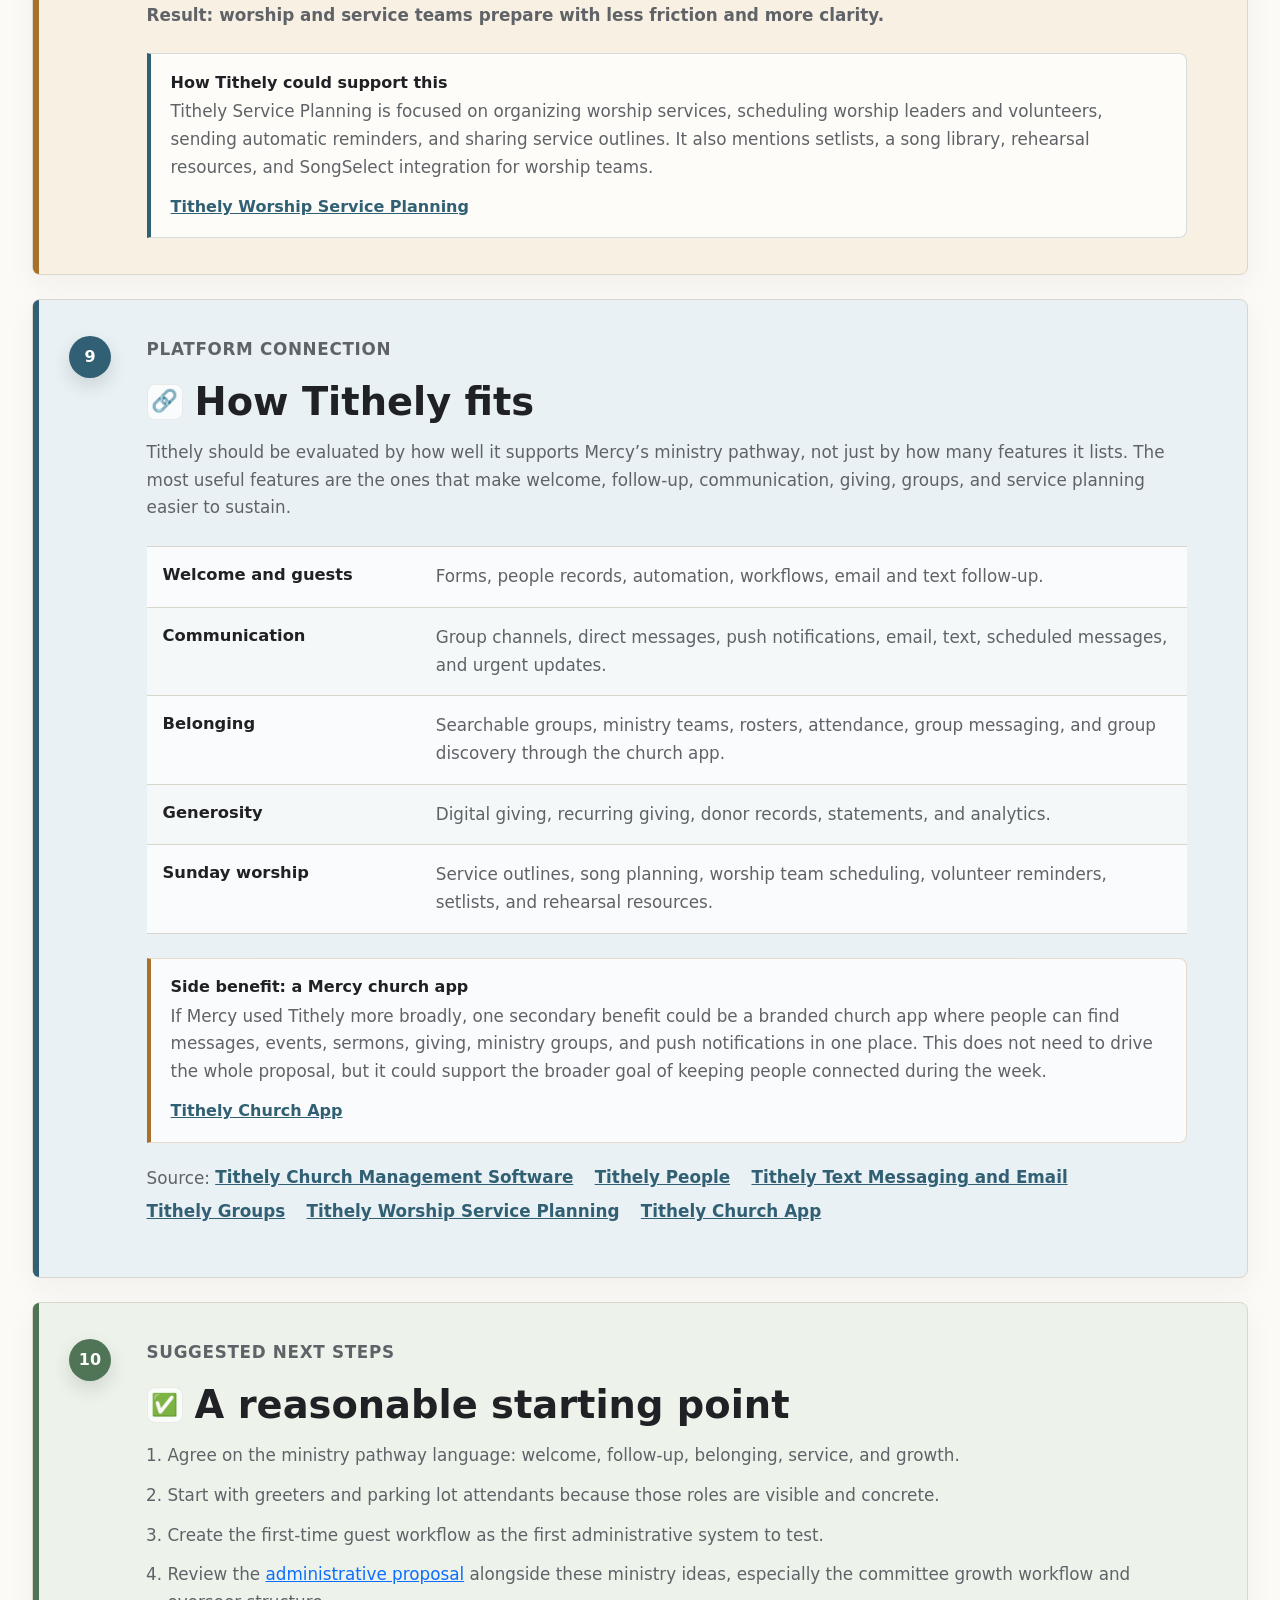
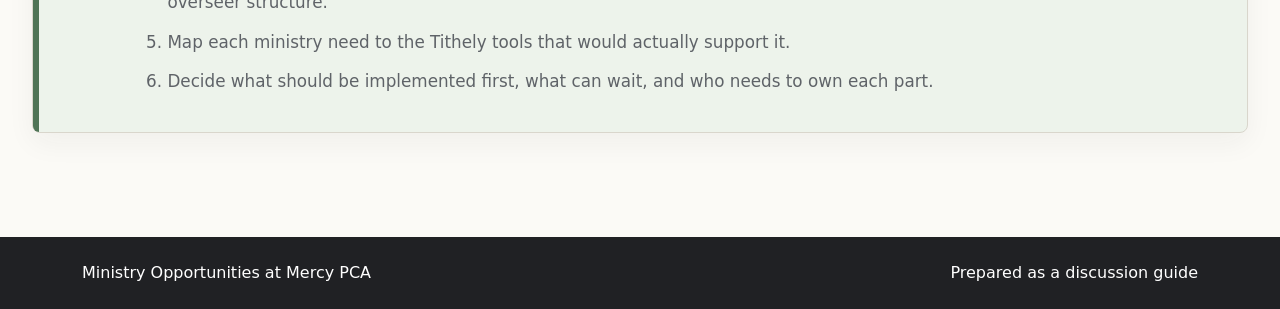
==== commit 0d0a0696: "Clarify administrative proposal next step" ====
--- a/index.html
+++ b/index.html
@@ -405,8 +405,8 @@
             <li>Start with greeters and parking lot attendants because those roles are visible and concrete.</li>
             <li>Create the first-time guest workflow as the first administrative system to test.</li>
             <li>
-              Use the <a href="admin-vision.html">administrative proposal</a> to define the
-              workflows Mercy wants to implement.
+              Review the <a href="admin-vision.html">administrative proposal</a> alongside these
+              ministry ideas, especially the committee growth workflow and overseer structure.
             </li>
             <li>Map each ministry need to the Tithely tools that would actually support it.</li>
             <li>Decide what should be implemented first, what can wait, and who needs to own each part.</li>
--- a/styles.css
+++ b/styles.css
@@ -321,11 +321,23 @@
   font-weight: 800;
 }
 
-.workflow-grid {
-  display: grid;
-  grid-template-columns: repeat(2, minmax(0, 1fr));
-  gap: 1rem;
-  margin-top: 1.5rem;
+.proposal-note {
+  margin-top: 1.5rem;
+  padding: 1.15rem 1.25rem;
+  background: rgba(255, 255, 255, 0.78);
+  border: 1px solid rgba(164, 85, 66, 0.22);
+  border-left: 4px solid var(--clay);
+  border-radius: 0 8px 8px 0;
+}
+
+.proposal-note h3 {
+  margin-bottom: 0.4rem;
+  font-size: 1rem;
+  font-weight: 800;
+}
+
+.proposal-note p {
+  margin-bottom: 0;
 }
 
 .overseer-grid {
@@ -387,7 +399,6 @@
 
 .committee-list {
   display: grid;
-  grid-template-columns: repeat(3, minmax(0, 1fr));
   gap: 0.65rem;
 }
 
@@ -479,47 +490,27 @@
   font-weight: 800;
 }
 
-.workflow-card {
-  padding: 1.15rem;
+.decision-list {
+  display: grid;
+  gap: 0.85rem;
+  margin-top: 1.5rem;
+}
+
+.decision-list div {
+  padding: 1rem;
   background: rgba(255, 255, 255, 0.72);
   border: 1px solid rgba(32, 33, 36, 0.1);
-  border-radius: 8px;
-}
-
-.workflow-card h3 {
-  margin-bottom: 0.5rem;
-  font-size: 1.08rem;
-  font-weight: 800;
-}
-
-.workflow-card span {
+  border-left: 4px solid var(--accent);
+  border-radius: 0 8px 8px 0;
+}
+
+.decision-list strong,
+.decision-list span {
   display: block;
-  color: var(--accent);
-  font-size: 0.95rem;
-  font-weight: 800;
-}
-
-.implementation-list {
-  display: grid;
-  gap: 0.75rem;
-  margin-top: 1.5rem;
-}
-
-.implementation-list div {
-  display: grid;
-  grid-template-columns: minmax(150px, 0.25fr) 1fr;
-  gap: 1rem;
-  padding: 0.9rem 1rem;
-  background: rgba(255, 255, 255, 0.72);
-  border: 1px solid rgba(32, 33, 36, 0.1);
-  border-radius: 8px;
-}
-
-.implementation-list strong {
-  color: var(--ink);
-}
-
-.implementation-list span {
+}
+
+.decision-list span {
+  margin-top: 0.25rem;
   color: var(--muted-ink);
 }
 
@@ -551,11 +542,9 @@
     gap: 0.25rem;
   }
 
-  .workflow-grid,
   .overseer-grid,
   .flow-steps,
-  .pathway-diagram,
-  .implementation-list div {
+  .pathway-diagram {
     grid-template-columns: 1fr;
   }
 
@@ -565,10 +554,6 @@
     display: none;
   }
 
-  .committee-list {
-    grid-template-columns: 1fr;
-  }
-
   .committee-list div::before {
     display: none;
   }
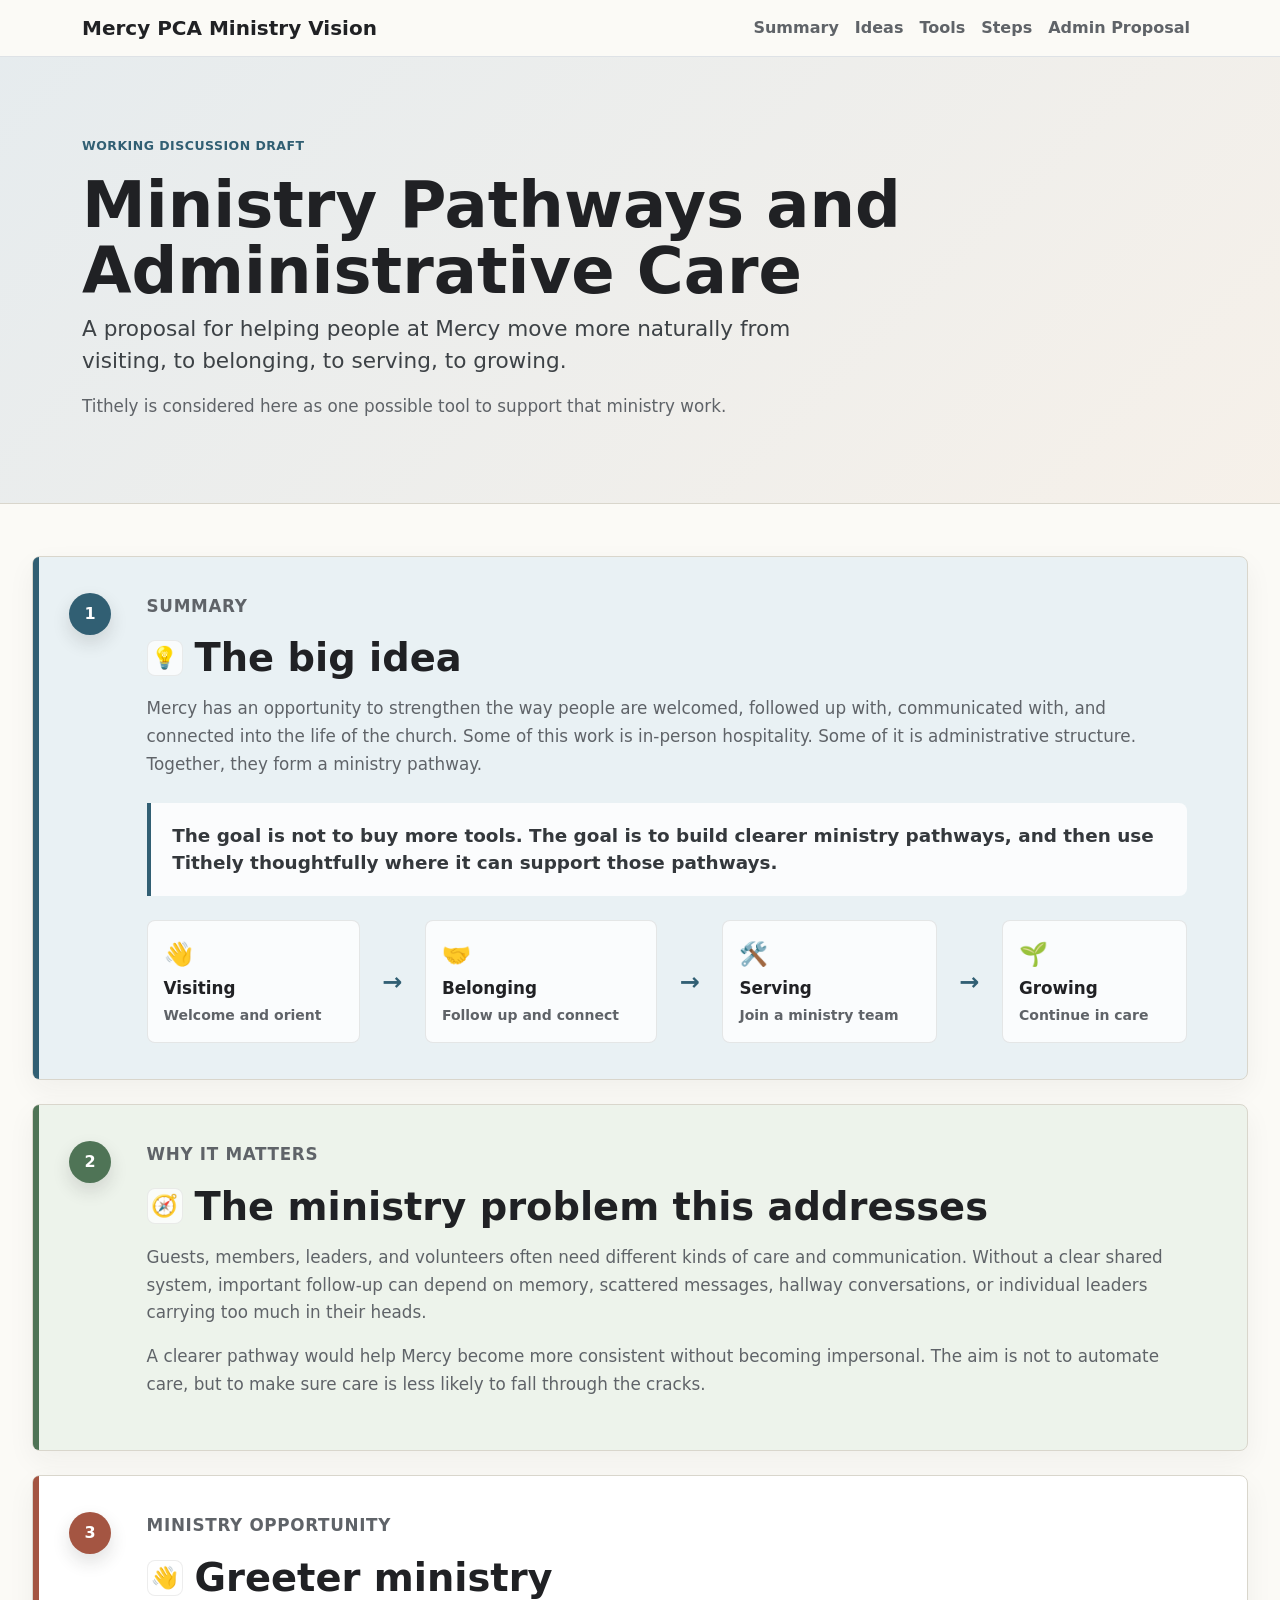
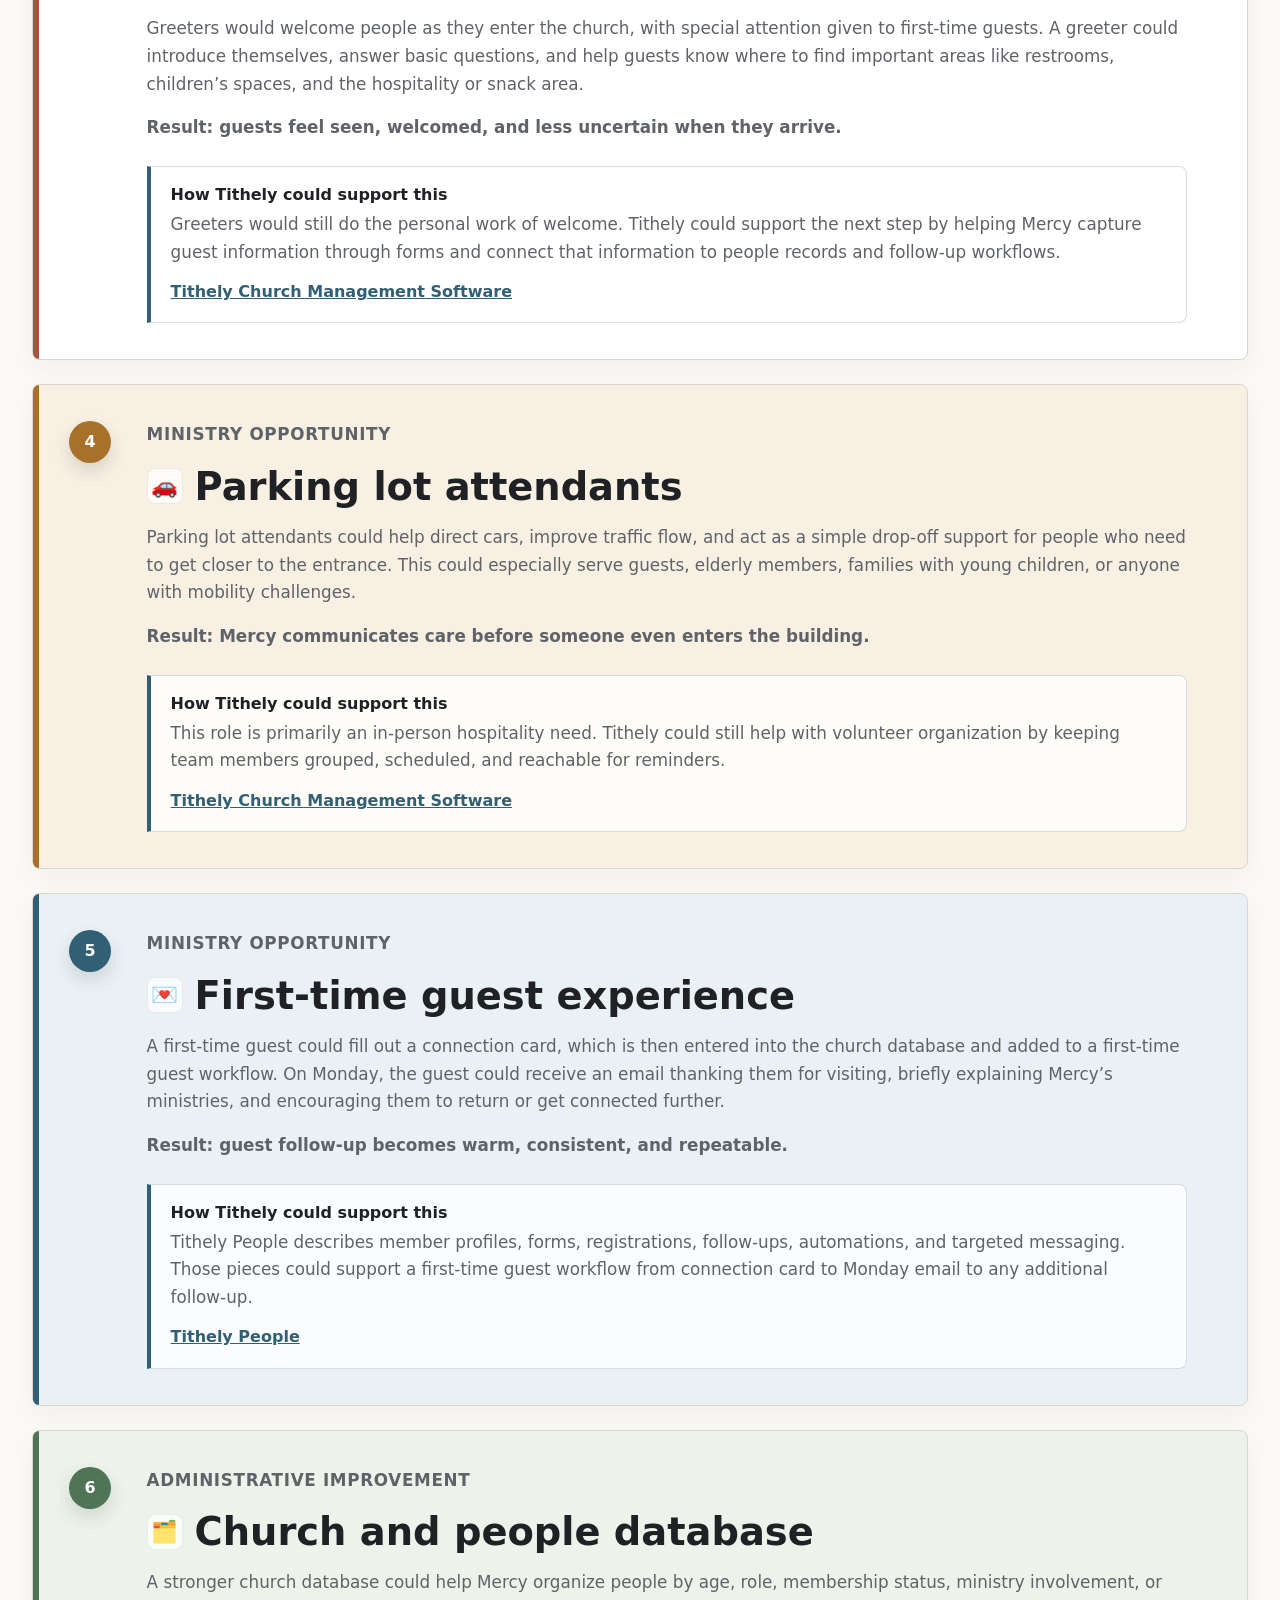
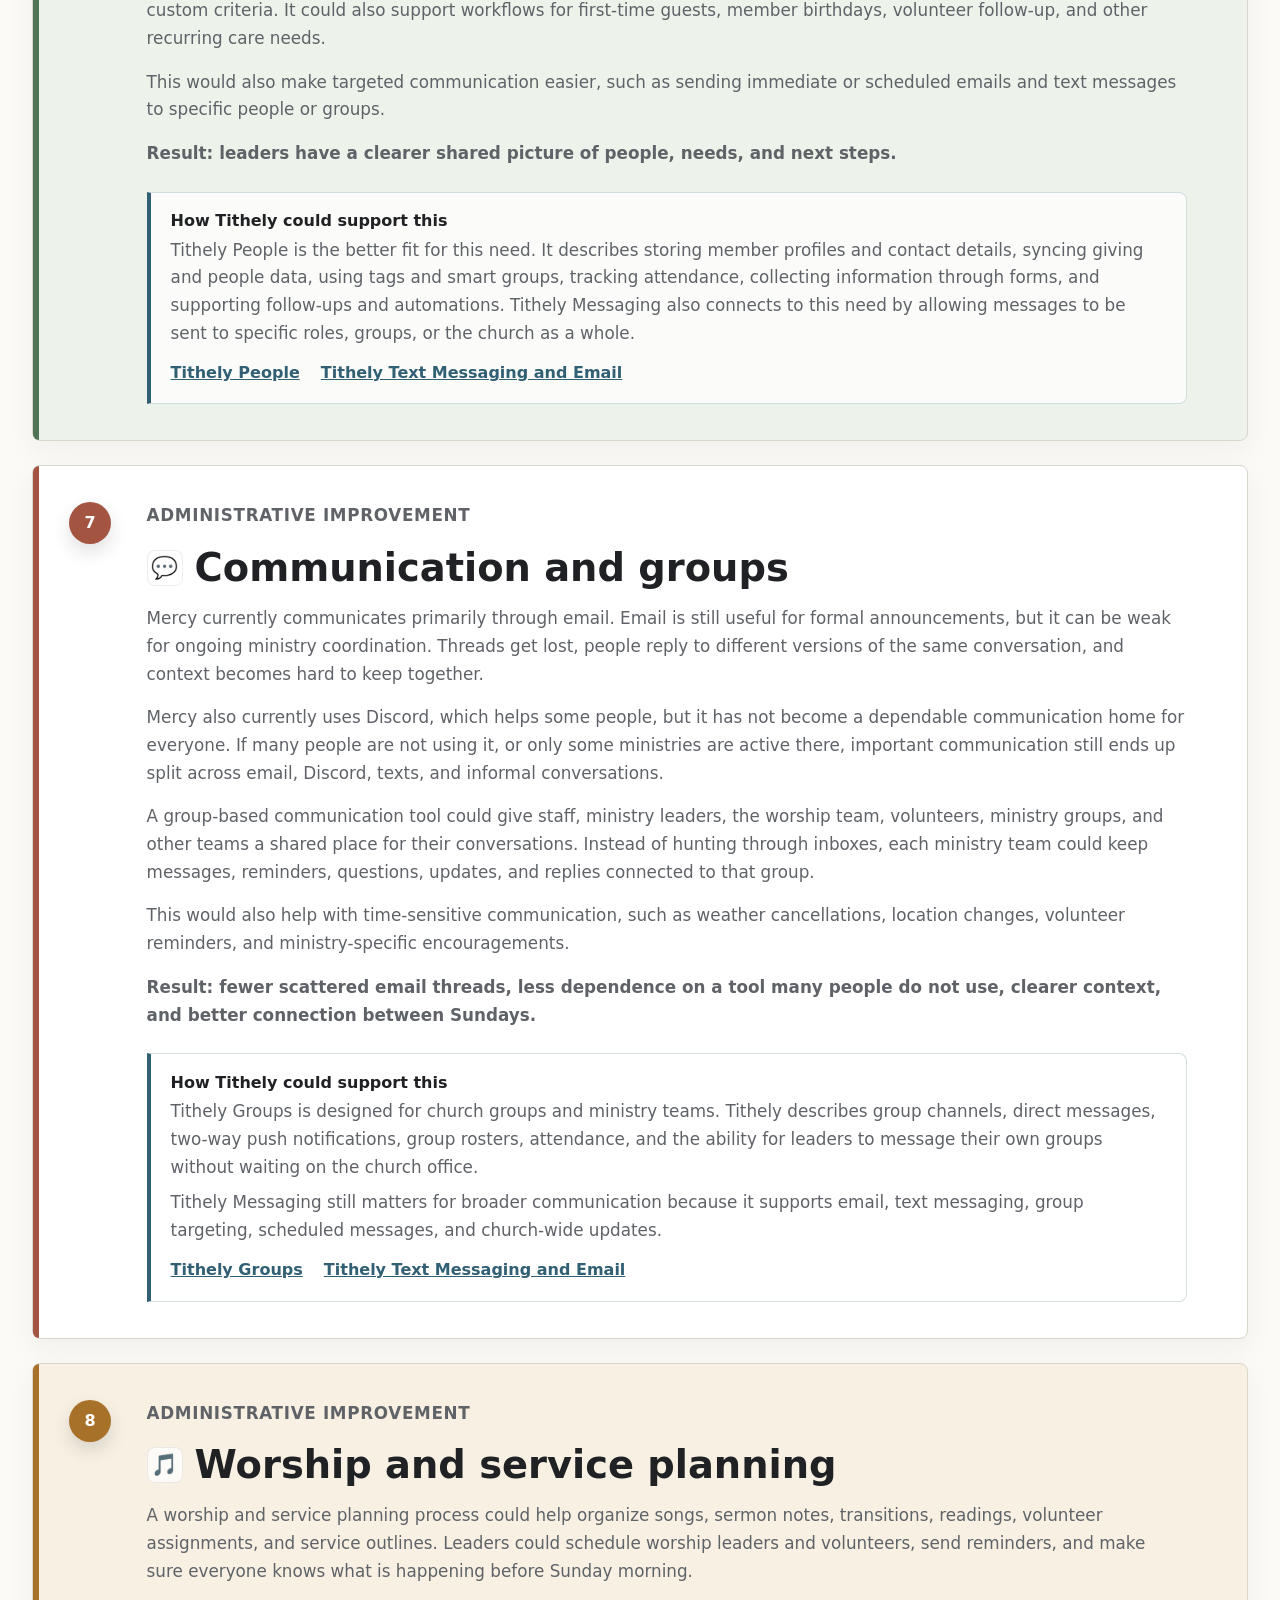
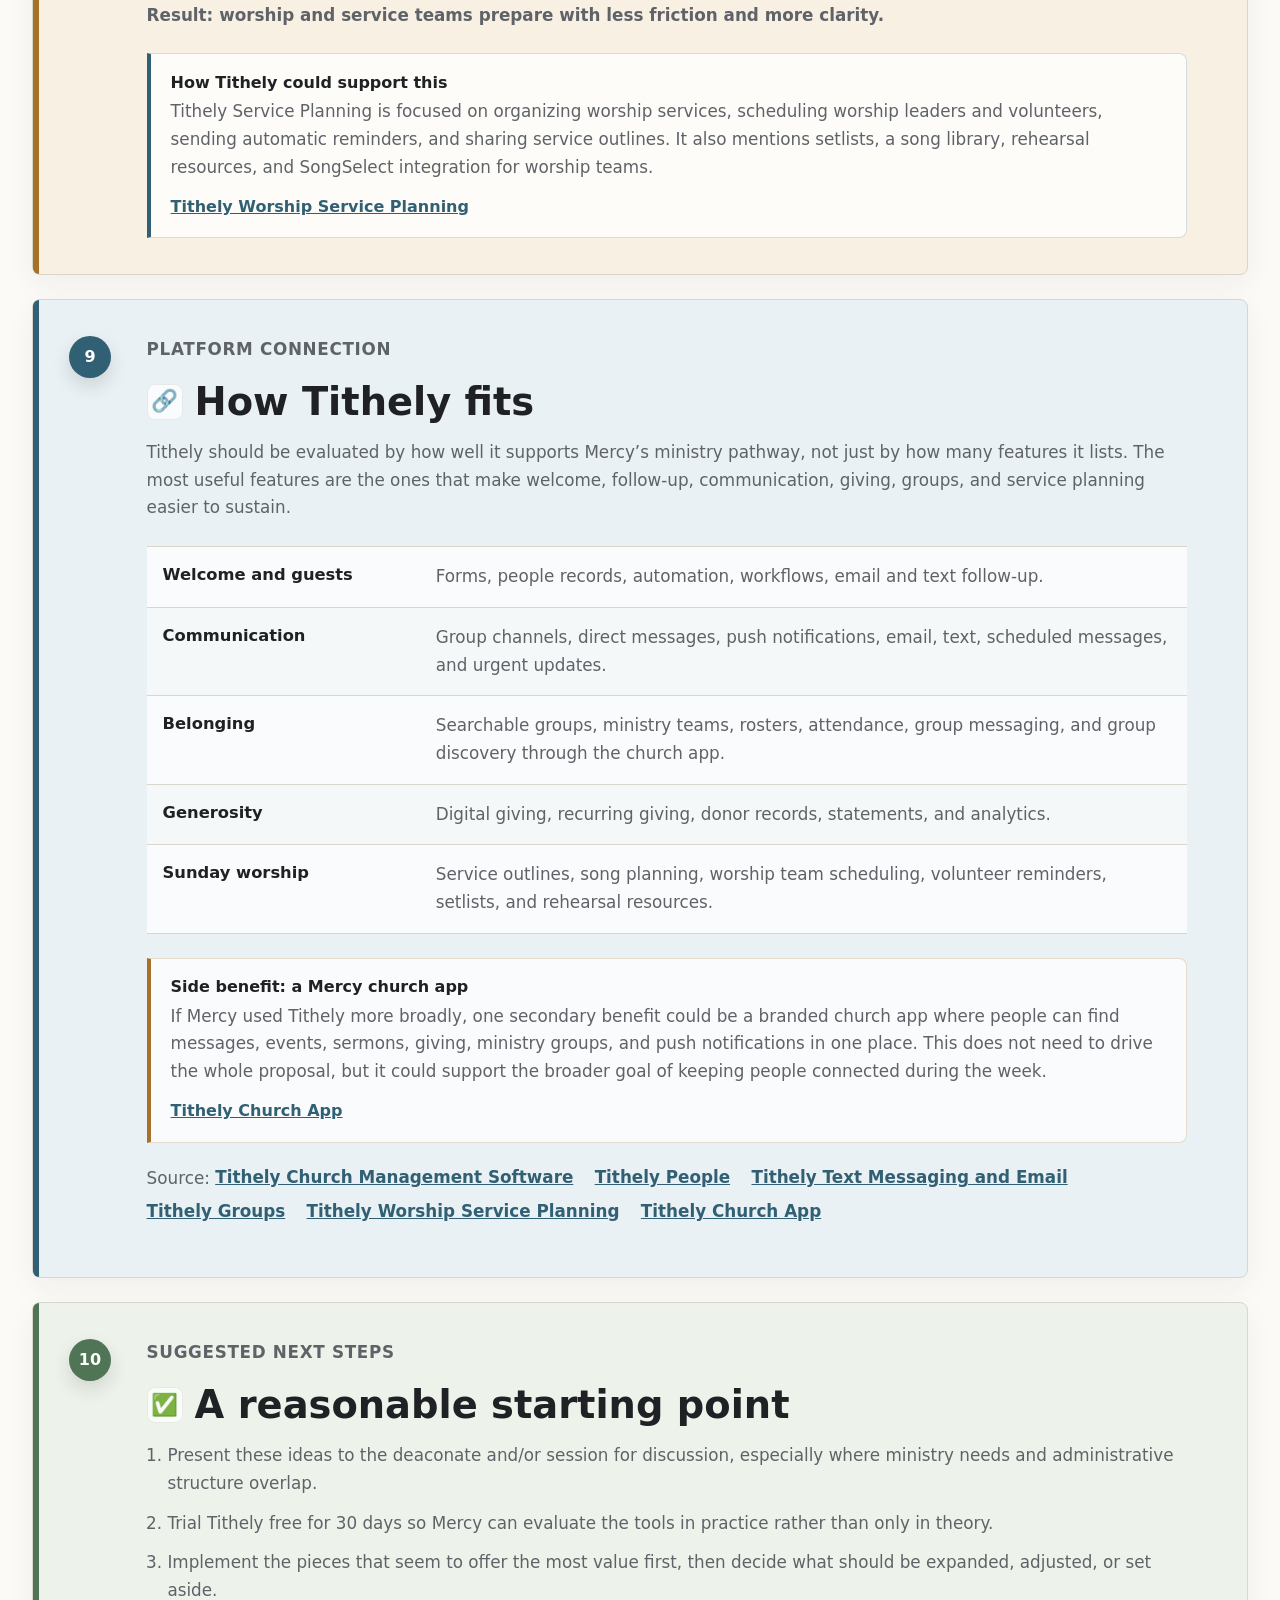
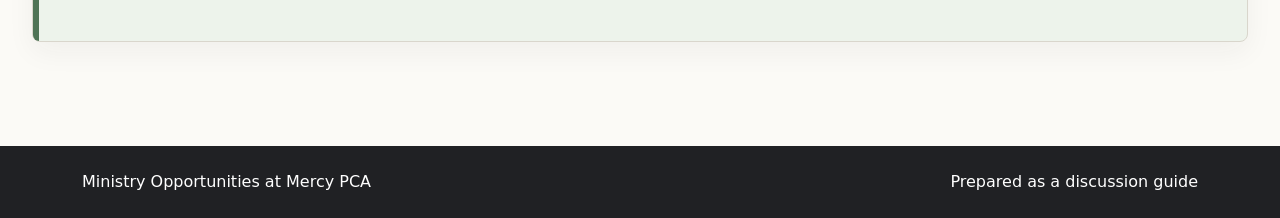
==== commit a77c634f: "Revise ministry vision next steps" ====
--- a/index.html
+++ b/index.html
@@ -401,15 +401,18 @@
           <p class="section-kicker">Suggested next steps</p>
           <h2><span class="heading-emoji" aria-hidden="true">✅</span>A reasonable starting point</h2>
           <ol class="next-steps">
-            <li>Agree on the ministry pathway language: welcome, follow-up, belonging, service, and growth.</li>
-            <li>Start with greeters and parking lot attendants because those roles are visible and concrete.</li>
-            <li>Create the first-time guest workflow as the first administrative system to test.</li>
             <li>
-              Review the <a href="admin-vision.html">administrative proposal</a> alongside these
-              ministry ideas, especially the committee growth workflow and overseer structure.
+              Present these ideas to the deaconate and/or session for discussion, especially where
+              ministry needs and administrative structure overlap.
             </li>
-            <li>Map each ministry need to the Tithely tools that would actually support it.</li>
-            <li>Decide what should be implemented first, what can wait, and who needs to own each part.</li>
+            <li>
+              Trial Tithely free for 30 days so Mercy can evaluate the tools in practice rather than
+              only in theory.
+            </li>
+            <li>
+              Implement the pieces that seem to offer the most value first, then decide what should
+              be expanded, adjusted, or set aside.
+            </li>
           </ol>
         </div>
       </section>
--- a/styles.css
+++ b/styles.css
@@ -340,94 +340,114 @@
   margin-bottom: 0;
 }
 
-.overseer-grid {
-  display: grid;
-  grid-template-columns: repeat(2, minmax(0, 1fr));
-  gap: 1rem;
-  margin-top: 1.5rem;
-}
-
-.overseer-card {
-  position: relative;
-  padding: 1.2rem;
+.overseer-flow-list {
+  display: grid;
+  gap: 1.5rem;
+  margin-top: 1.5rem;
+}
+
+.overseer-flow {
+  padding: 1.35rem;
   background: rgba(255, 255, 255, 0.74);
   border: 1px solid rgba(32, 33, 36, 0.1);
-  border-top: 5px solid var(--accent);
   border-radius: 8px;
 }
 
-.overseer-card.deacon {
-  border-top-color: var(--gold);
-}
-
-.role-label {
-  margin-bottom: 0.25rem;
-  color: var(--accent);
+.overseer-person {
+  position: relative;
+  display: grid;
+  gap: 0.15rem;
+  width: min(100%, 360px);
+  margin: 0 auto;
+  padding: 1rem 1.25rem;
+  color: #ffffff;
+  background: var(--accent);
+  border-radius: 8px;
+  text-align: center;
+  box-shadow: 0 10px 22px rgba(32, 33, 36, 0.12);
+}
+
+.overseer-flow.deacon .overseer-person {
+  background: var(--gold);
+}
+
+.overseer-person span {
   font-size: 0.78rem;
   font-weight: 800;
   text-transform: uppercase;
 }
 
-.overseer-card h3 {
-  margin-bottom: 1rem;
-  font-size: 1.3rem;
-  font-weight: 800;
-}
-
-.org-branch {
+.overseer-person strong {
+  font-size: 1.35rem;
+}
+
+.committee-row {
   position: relative;
-  height: 28px;
-  margin: 0 0.85rem;
-}
-
-.org-branch::before {
+  display: grid;
+  grid-template-columns: repeat(3, minmax(0, 1fr));
+  gap: 1rem;
+  margin-top: 2.6rem;
+}
+
+.committee-row::before {
   content: "";
   position: absolute;
-  inset: 0 50% auto 50%;
-  height: 28px;
-  border-left: 2px solid rgba(32, 33, 36, 0.28);
-}
-
-.org-branch::after {
+  top: -1.35rem;
+  right: 12%;
+  left: 12%;
+  border-top: 2px solid rgba(32, 33, 36, 0.25);
+}
+
+.committee-row::after {
   content: "";
   position: absolute;
-  right: 0;
-  bottom: 0;
-  left: 0;
-  border-top: 2px solid rgba(32, 33, 36, 0.28);
-}
-
-.committee-list {
-  display: grid;
-  gap: 0.65rem;
-}
-
-.committee-list div {
+  top: -2.6rem;
+  left: 50%;
+  height: 1.25rem;
+  border-left: 2px solid rgba(32, 33, 36, 0.25);
+}
+
+.committee-node {
   position: relative;
-  padding: 0.85rem;
-  background: rgba(255, 255, 255, 0.7);
-  border: 1px solid rgba(32, 33, 36, 0.08);
+  display: grid;
+  align-content: start;
+  min-height: 74px;
+  padding: 1rem;
+  background: #ffffff;
+  border: 1px solid rgba(32, 33, 36, 0.1);
+  border-top: 4px solid var(--accent);
   border-radius: 8px;
-}
-
-.committee-list div::before {
+  font-weight: 800;
+}
+
+.committee-node::before {
   content: "";
   position: absolute;
-  top: -0.85rem;
+  top: -1.35rem;
   left: 50%;
-  height: 0.85rem;
-  border-left: 2px solid rgba(32, 33, 36, 0.28);
-}
-
-.committee-list strong {
+  height: 1.35rem;
+  border-left: 2px solid rgba(32, 33, 36, 0.25);
+}
+
+.overseer-flow.deacon .committee-node {
+  border-top-color: var(--gold);
+}
+
+.subcommittee-row {
+  display: grid;
+  gap: 0.5rem;
+  margin-top: 0.85rem;
+}
+
+.subcommittee-row span {
   display: block;
-}
-
-.committee-list span {
-  display: block;
-  margin-top: 0.25rem;
+  padding: 0.55rem 0.65rem;
   color: var(--muted-ink);
-  font-size: 0.95rem;
+  background: rgba(49, 95, 115, 0.08);
+  border: 1px solid rgba(49, 95, 115, 0.12);
+  border-radius: 6px;
+  font-size: 0.92rem;
+  font-weight: 700;
 }
 
 .flow-steps {
@@ -542,19 +562,25 @@
     gap: 0.25rem;
   }
 
-  .overseer-grid,
+  .overseer-flow-list,
   .flow-steps,
   .pathway-diagram {
     grid-template-columns: 1fr;
   }
 
   .pathway-arrow,
-  .flow-steps article:not(:last-child)::after,
-  .org-branch {
+  .flow-steps article:not(:last-child)::after {
     display: none;
   }
 
-  .committee-list div::before {
+  .committee-row {
+    grid-template-columns: 1fr;
+    margin-top: 1rem;
+  }
+
+  .committee-row::before,
+  .committee-row::after,
+  .committee-node::before {
     display: none;
   }
 }
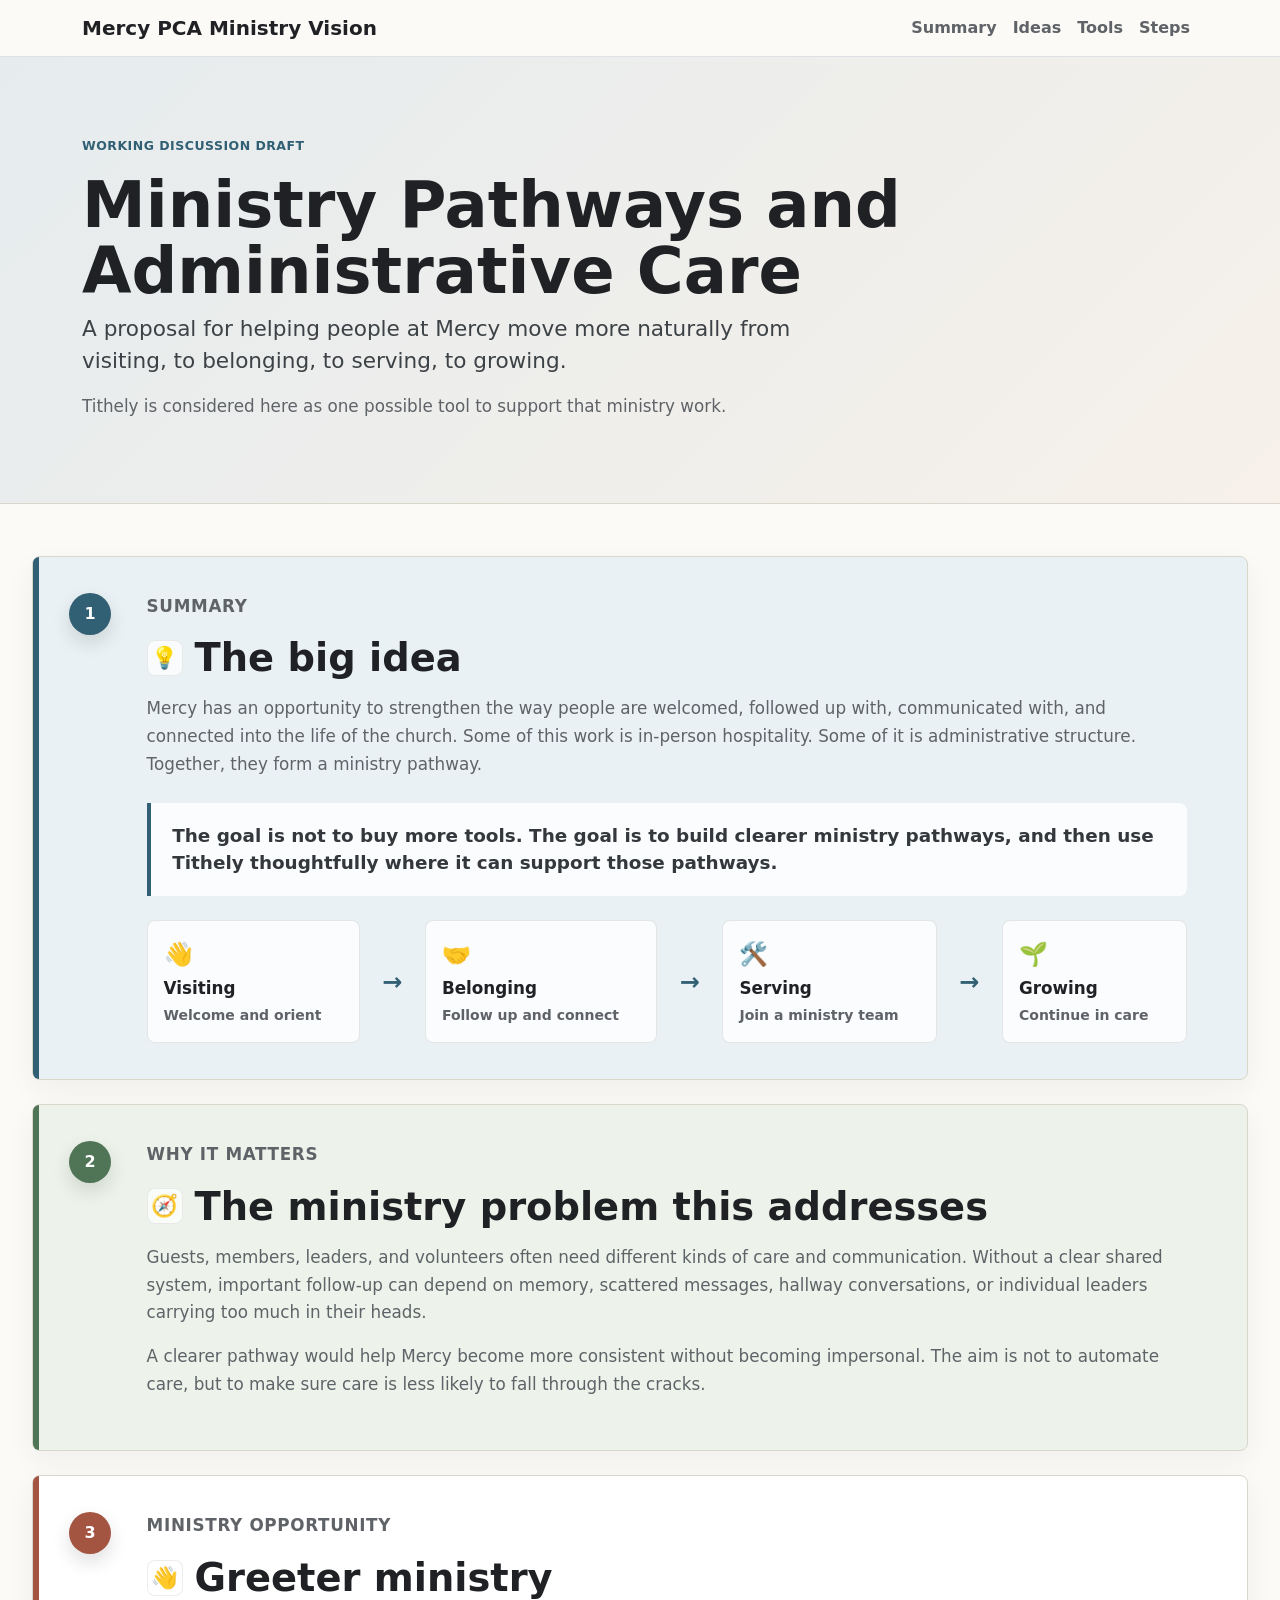
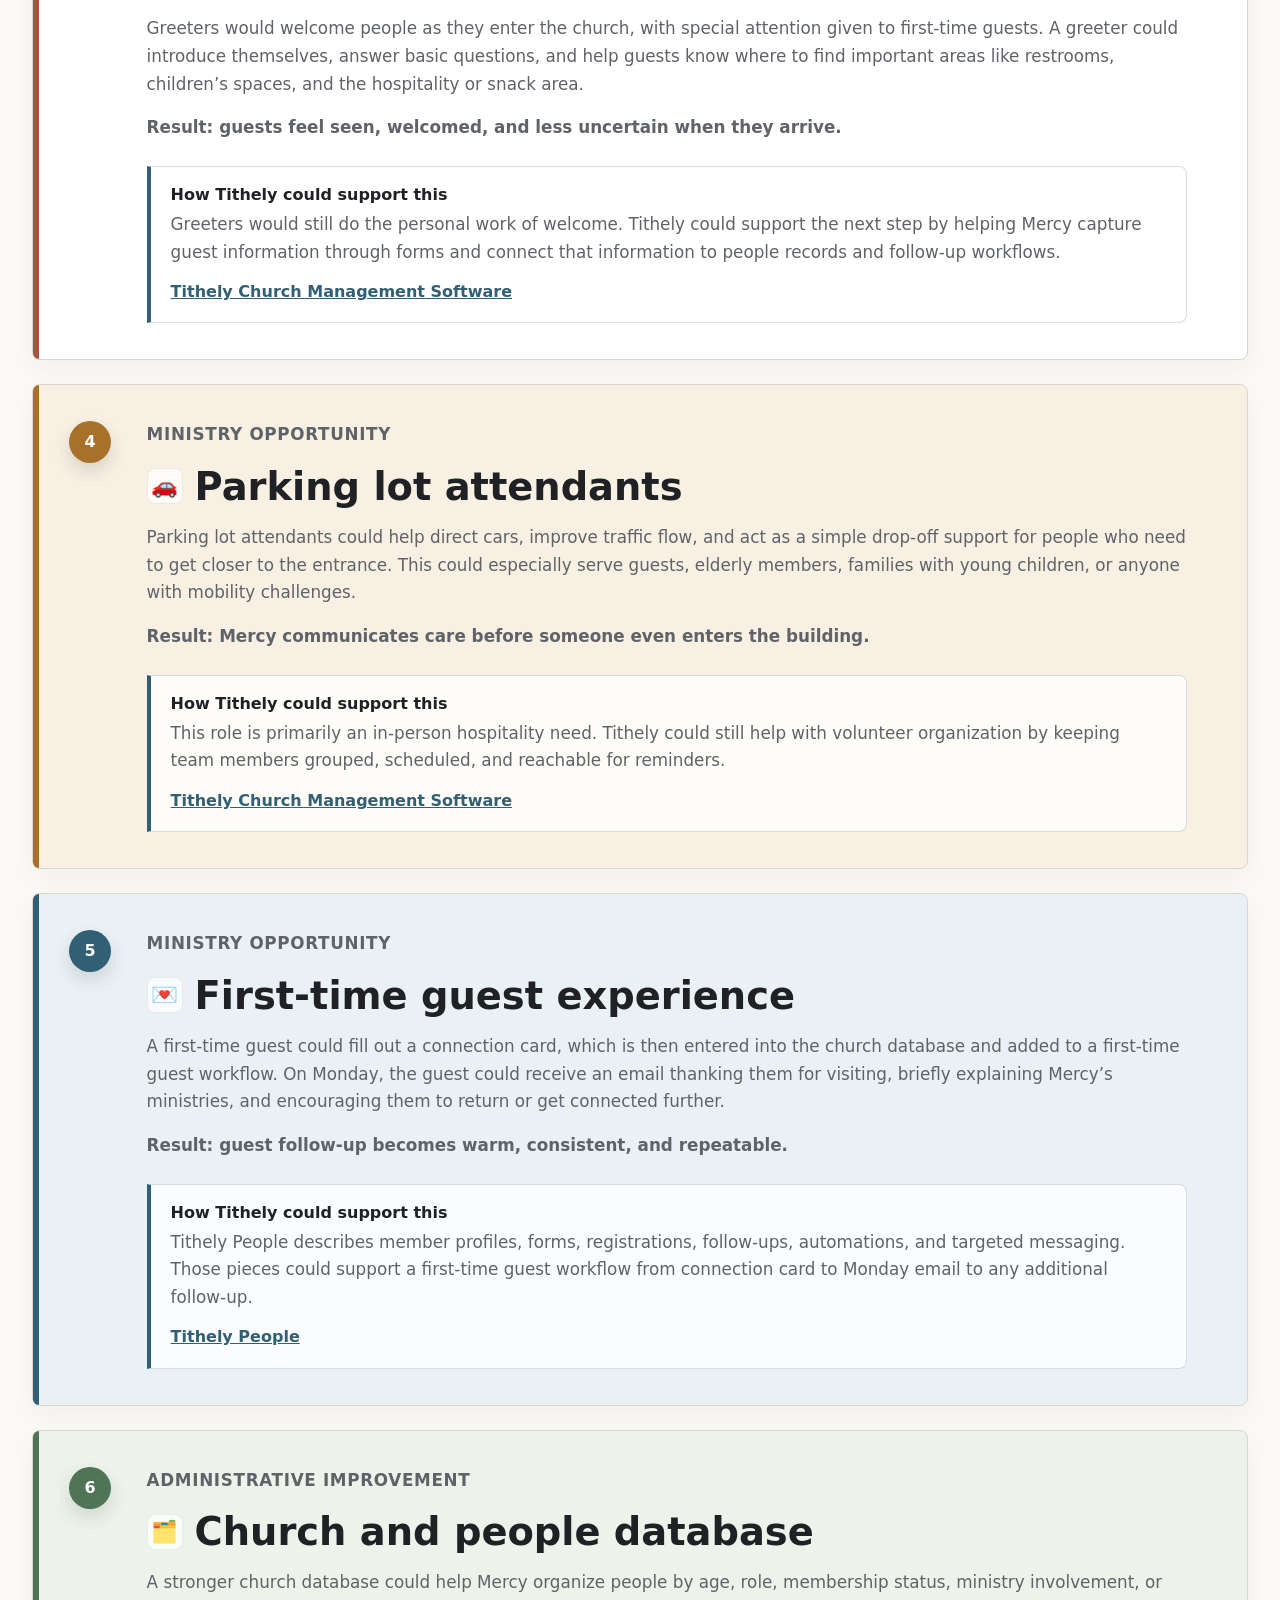
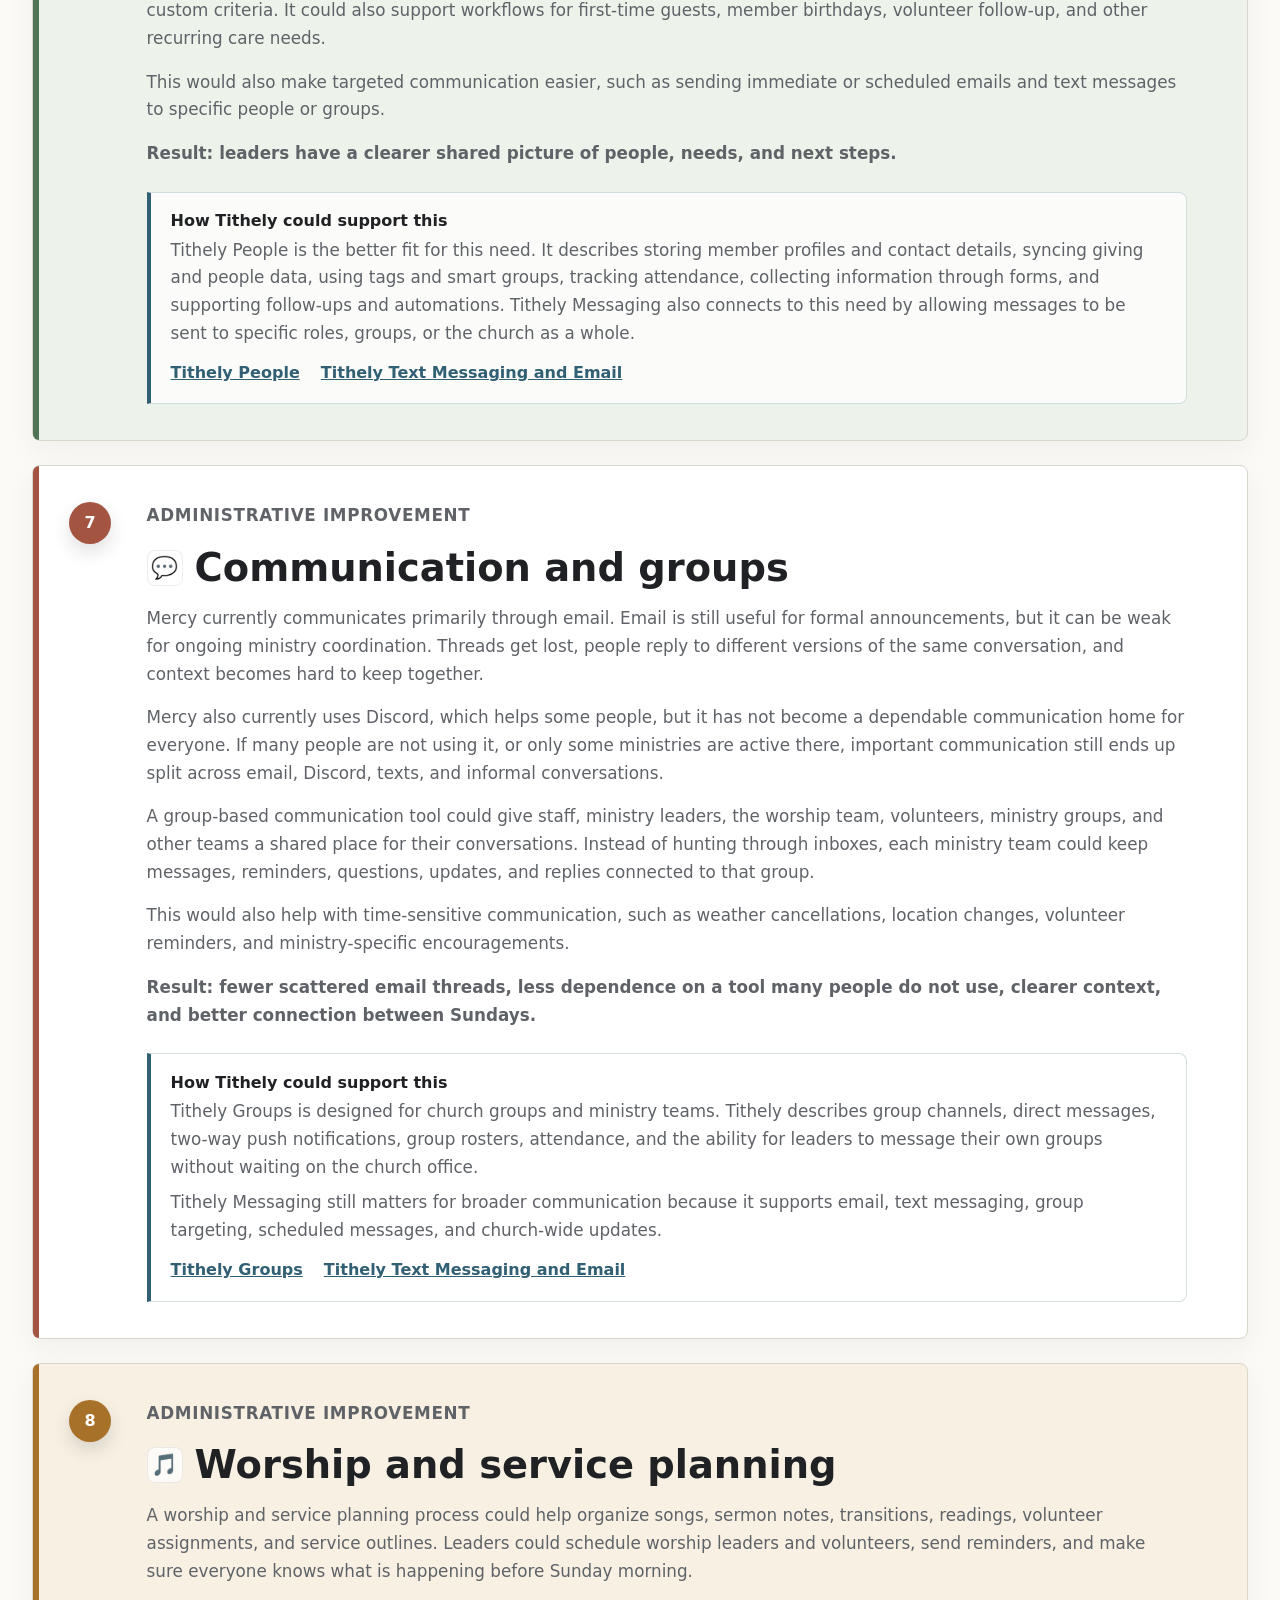
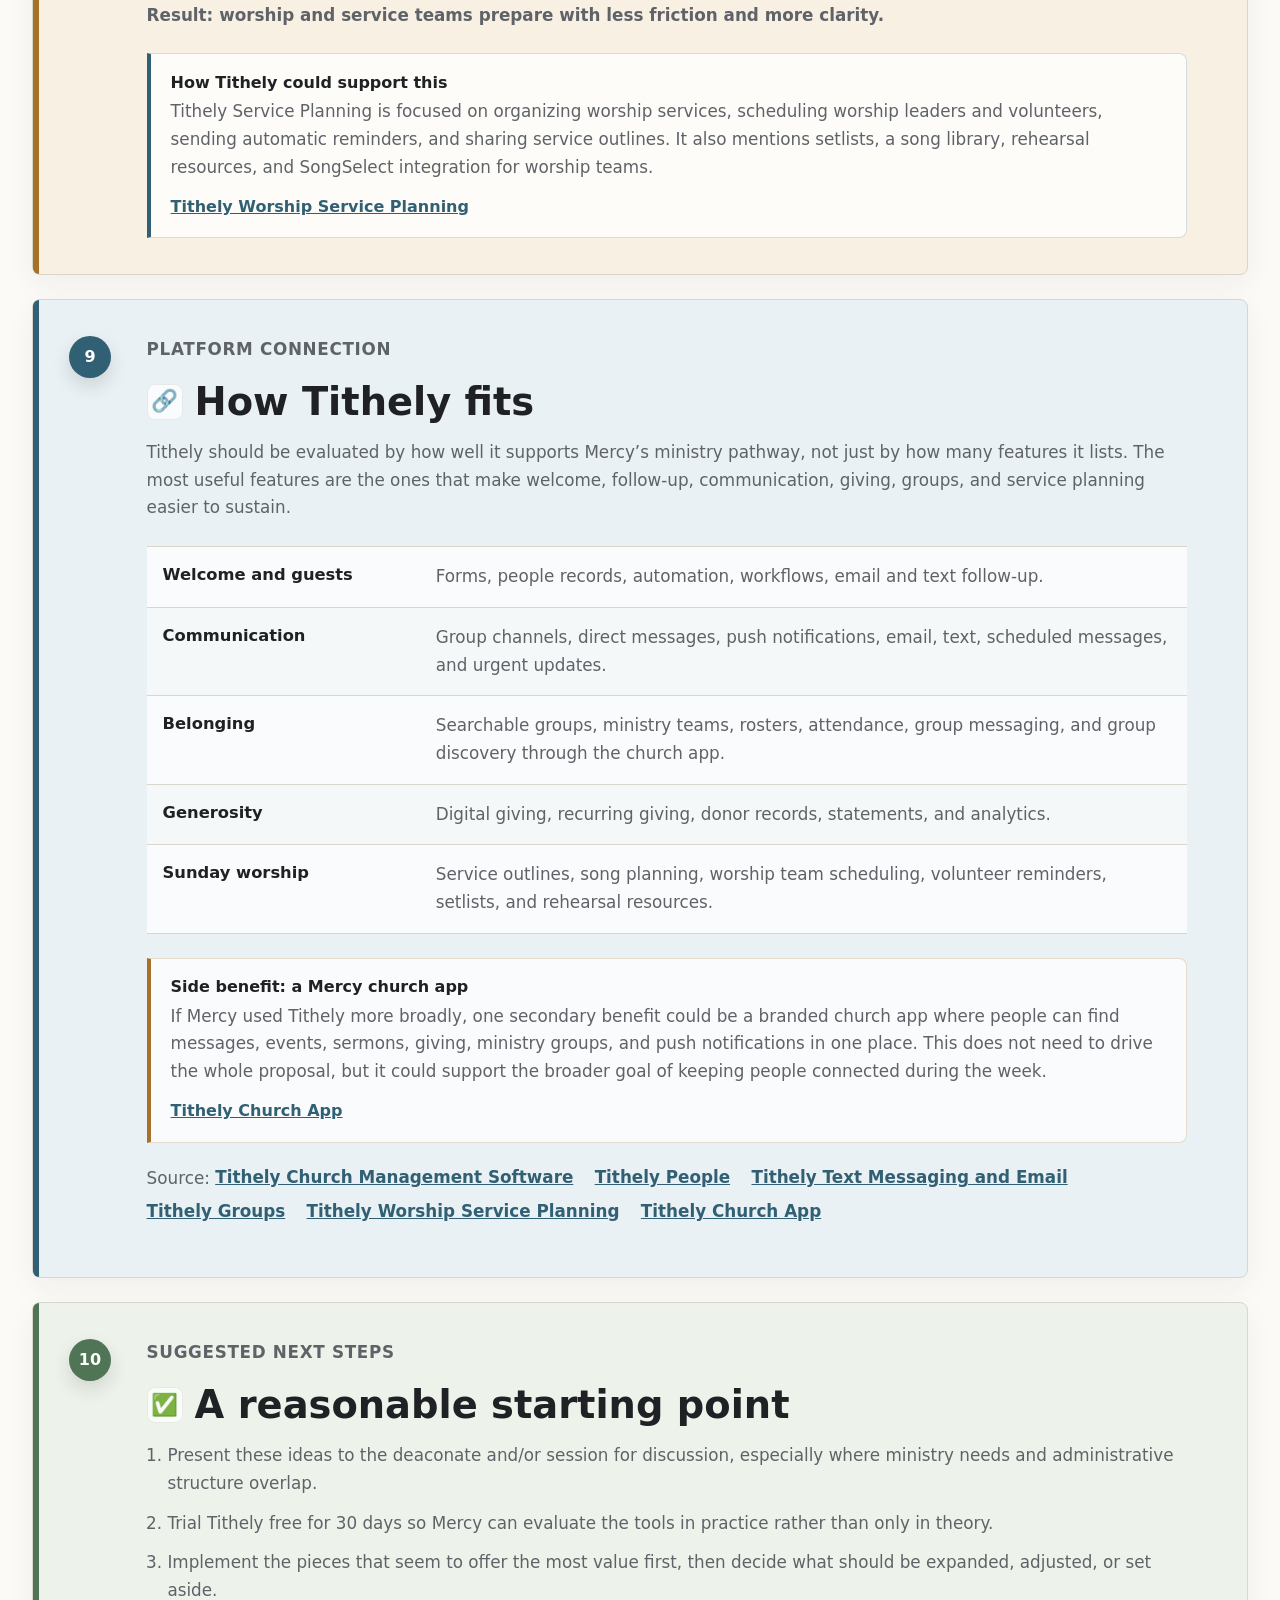
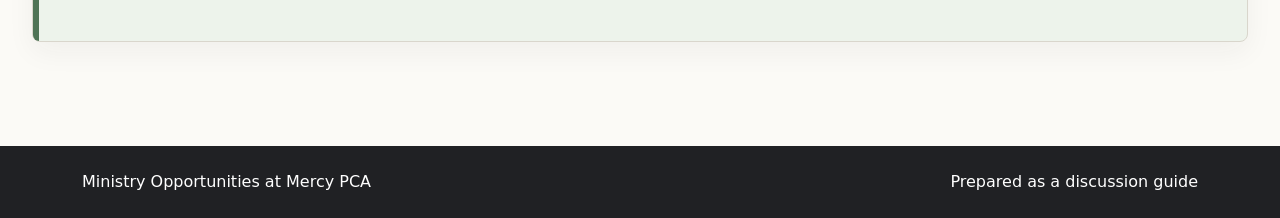
==== commit ef8c1c59: "Remove admin proposal from main menu" ====
--- a/index.html
+++ b/index.html
@@ -40,7 +40,6 @@
             <li class="nav-item"><a class="nav-link" href="#greeters">Ideas</a></li>
             <li class="nav-item"><a class="nav-link" href="#tools">Tools</a></li>
             <li class="nav-item"><a class="nav-link" href="#steps">Steps</a></li>
-            <li class="nav-item"><a class="nav-link" href="admin-vision.html">Admin Proposal</a></li>
           </ul>
         </div>
       </div>
